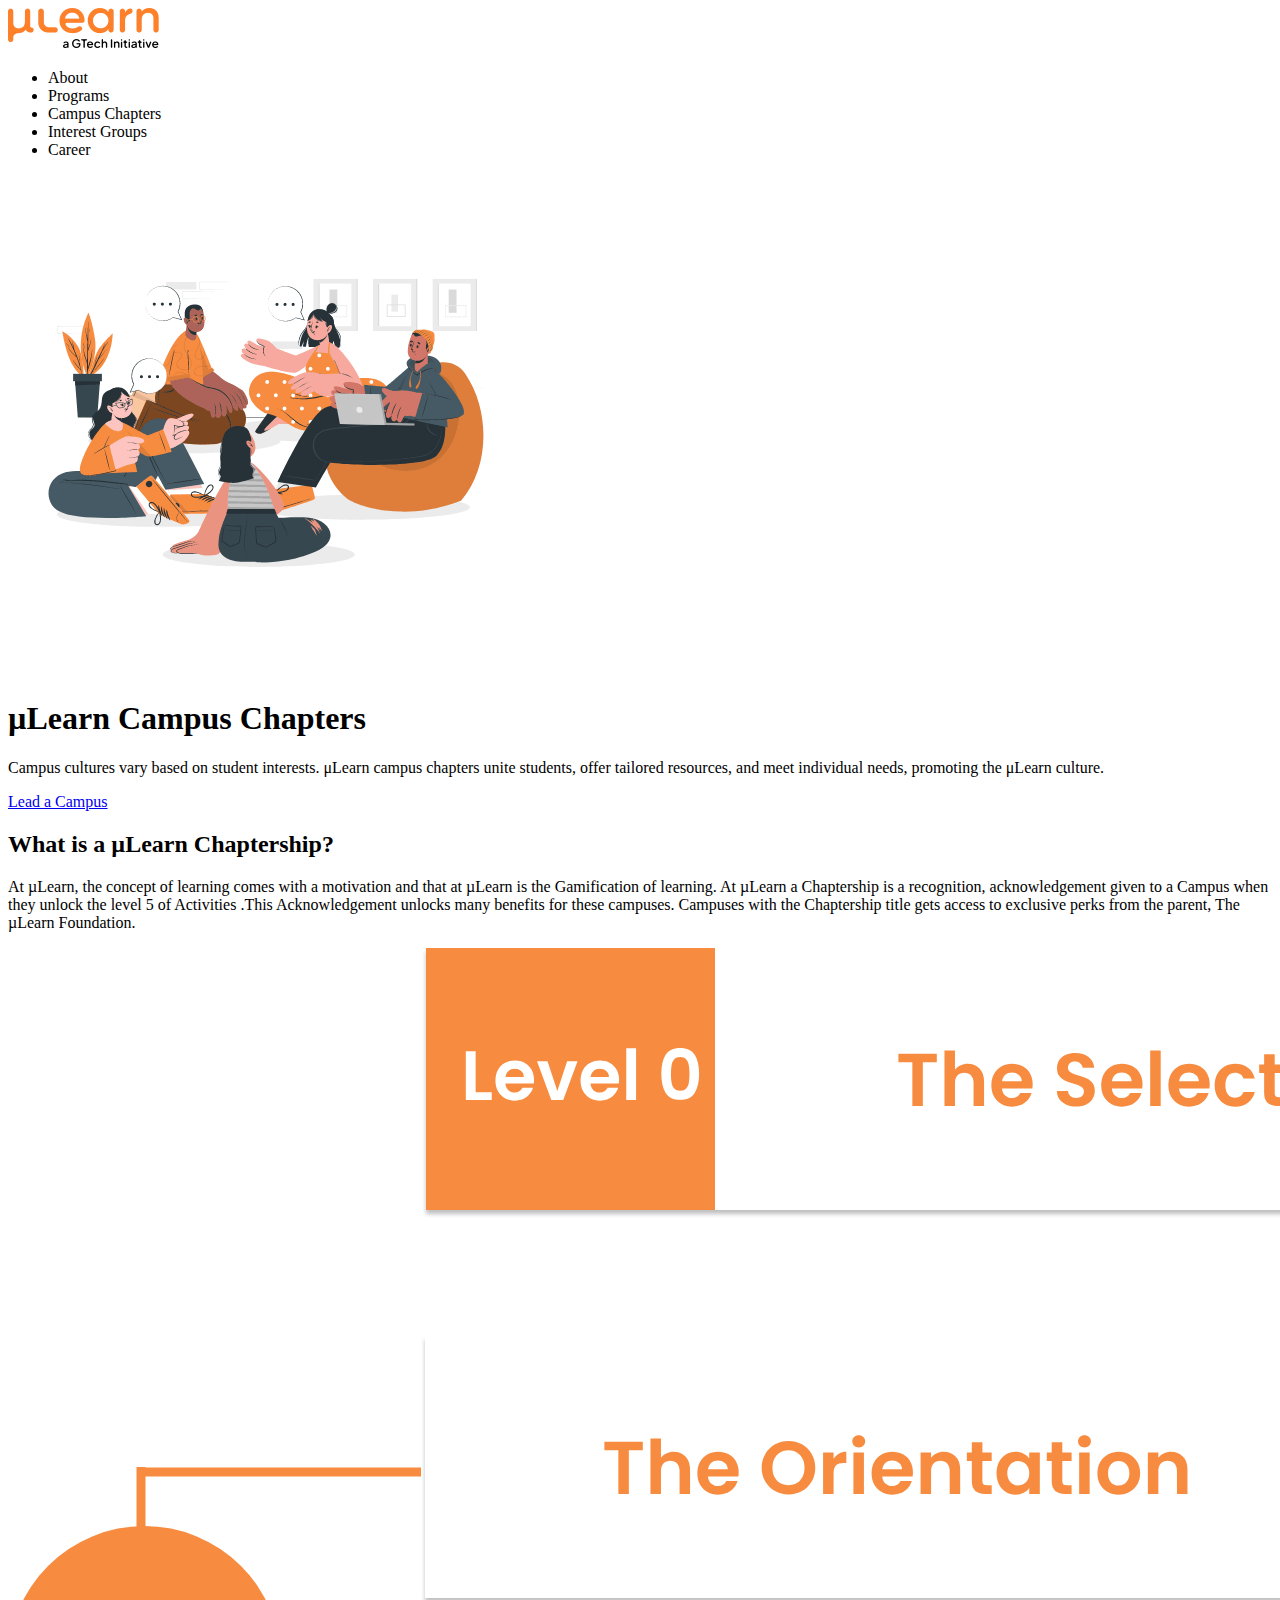
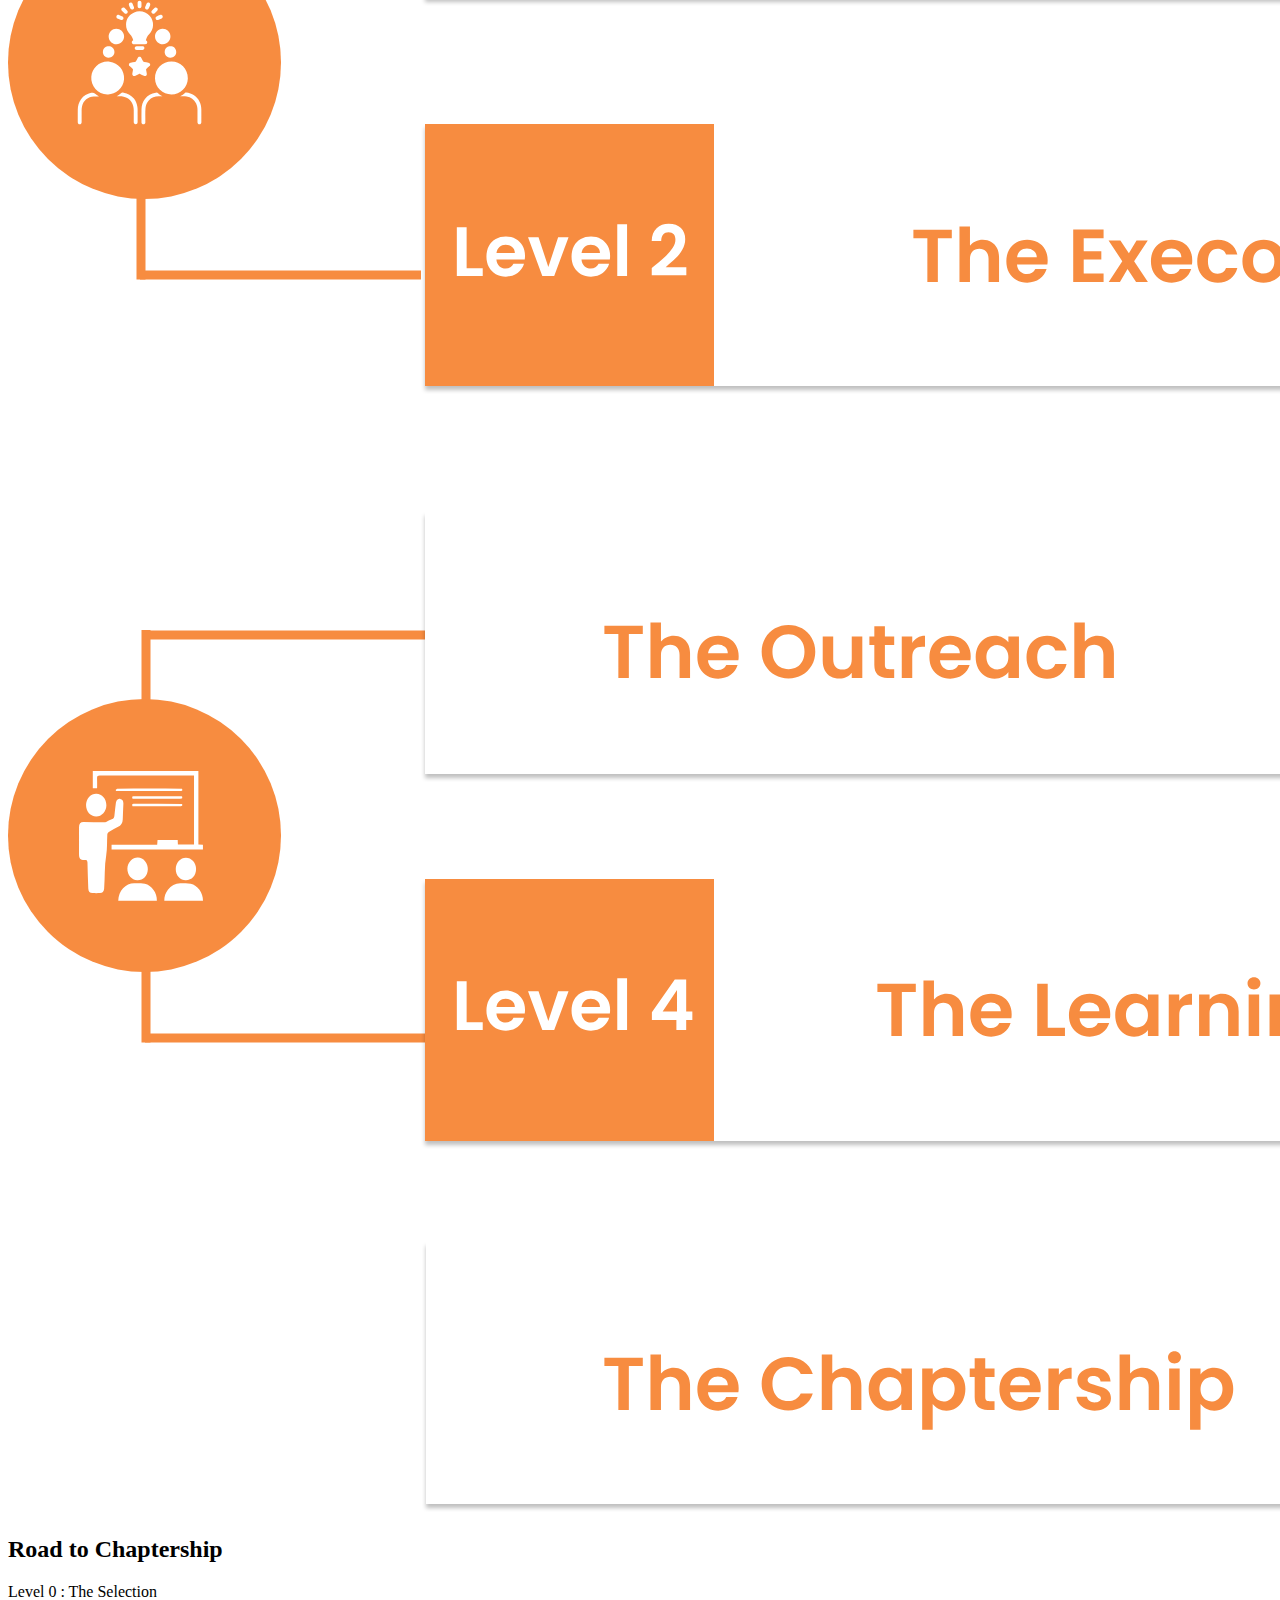
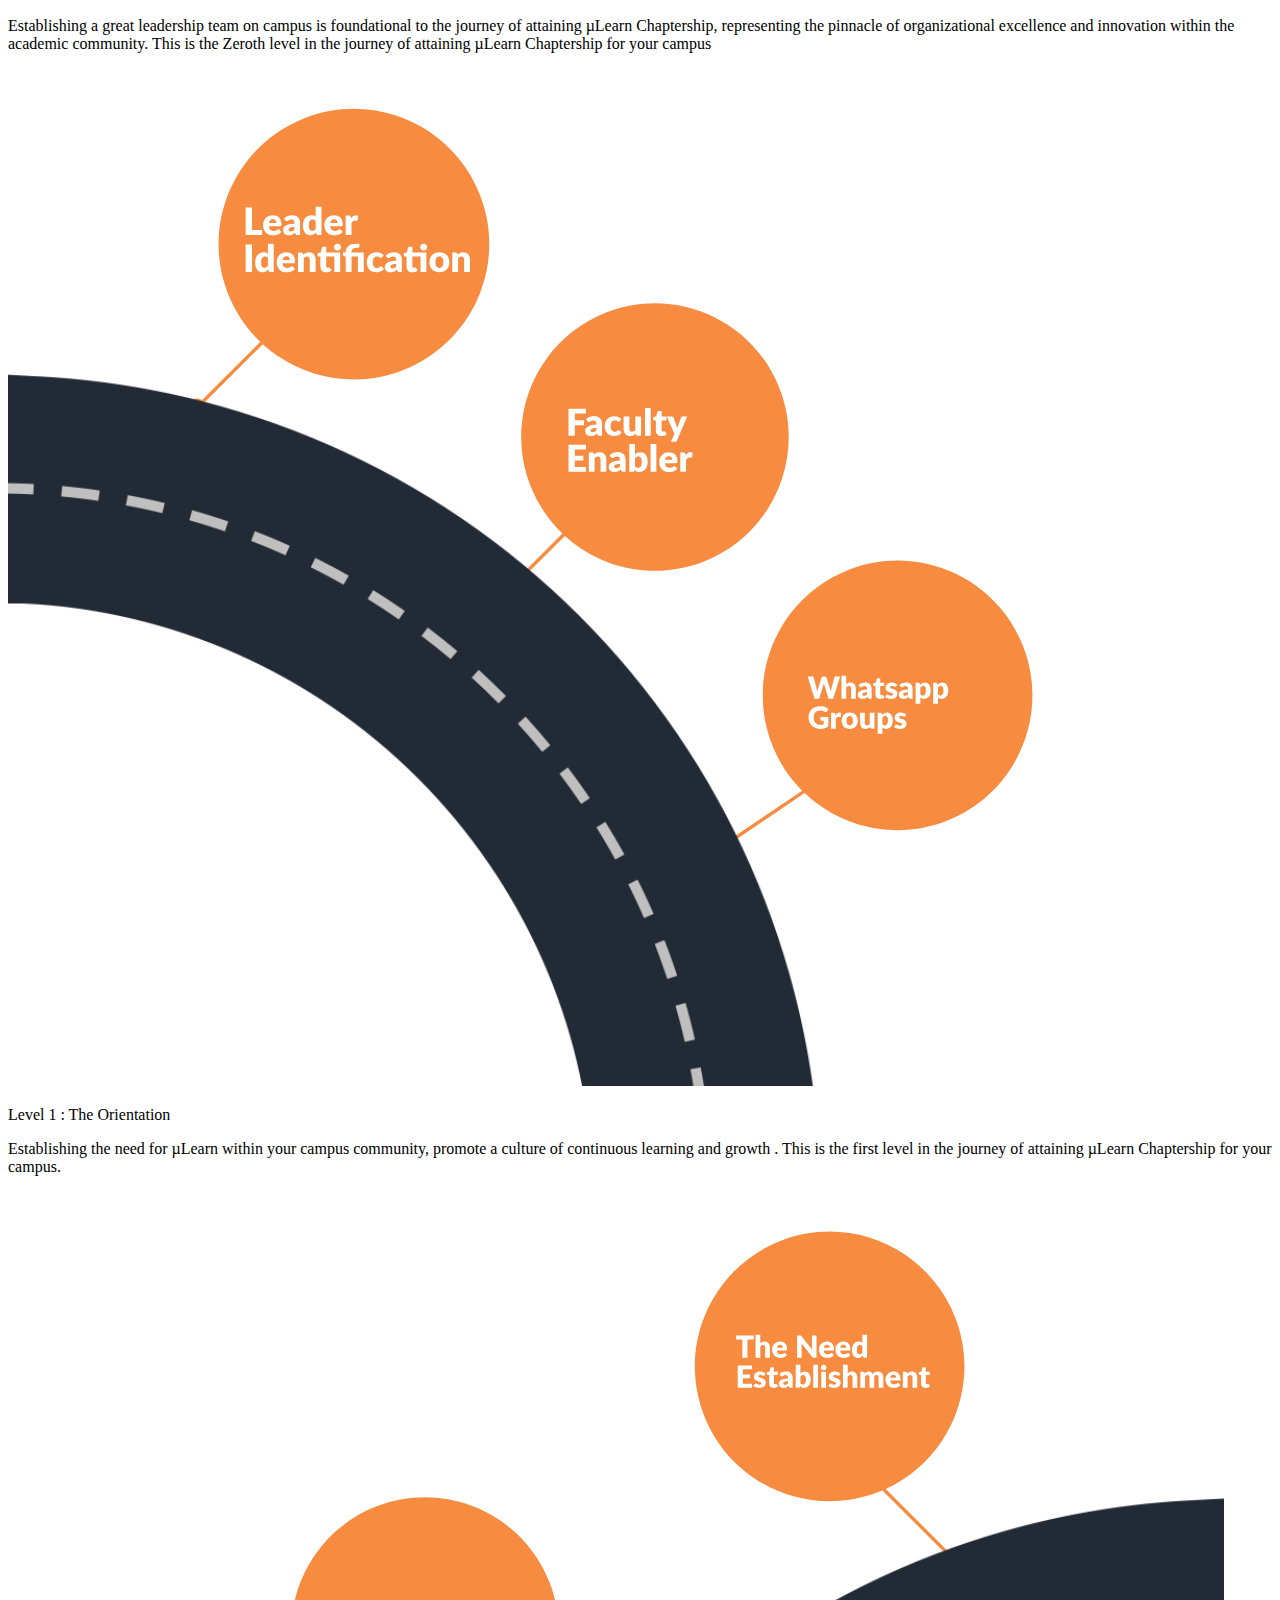
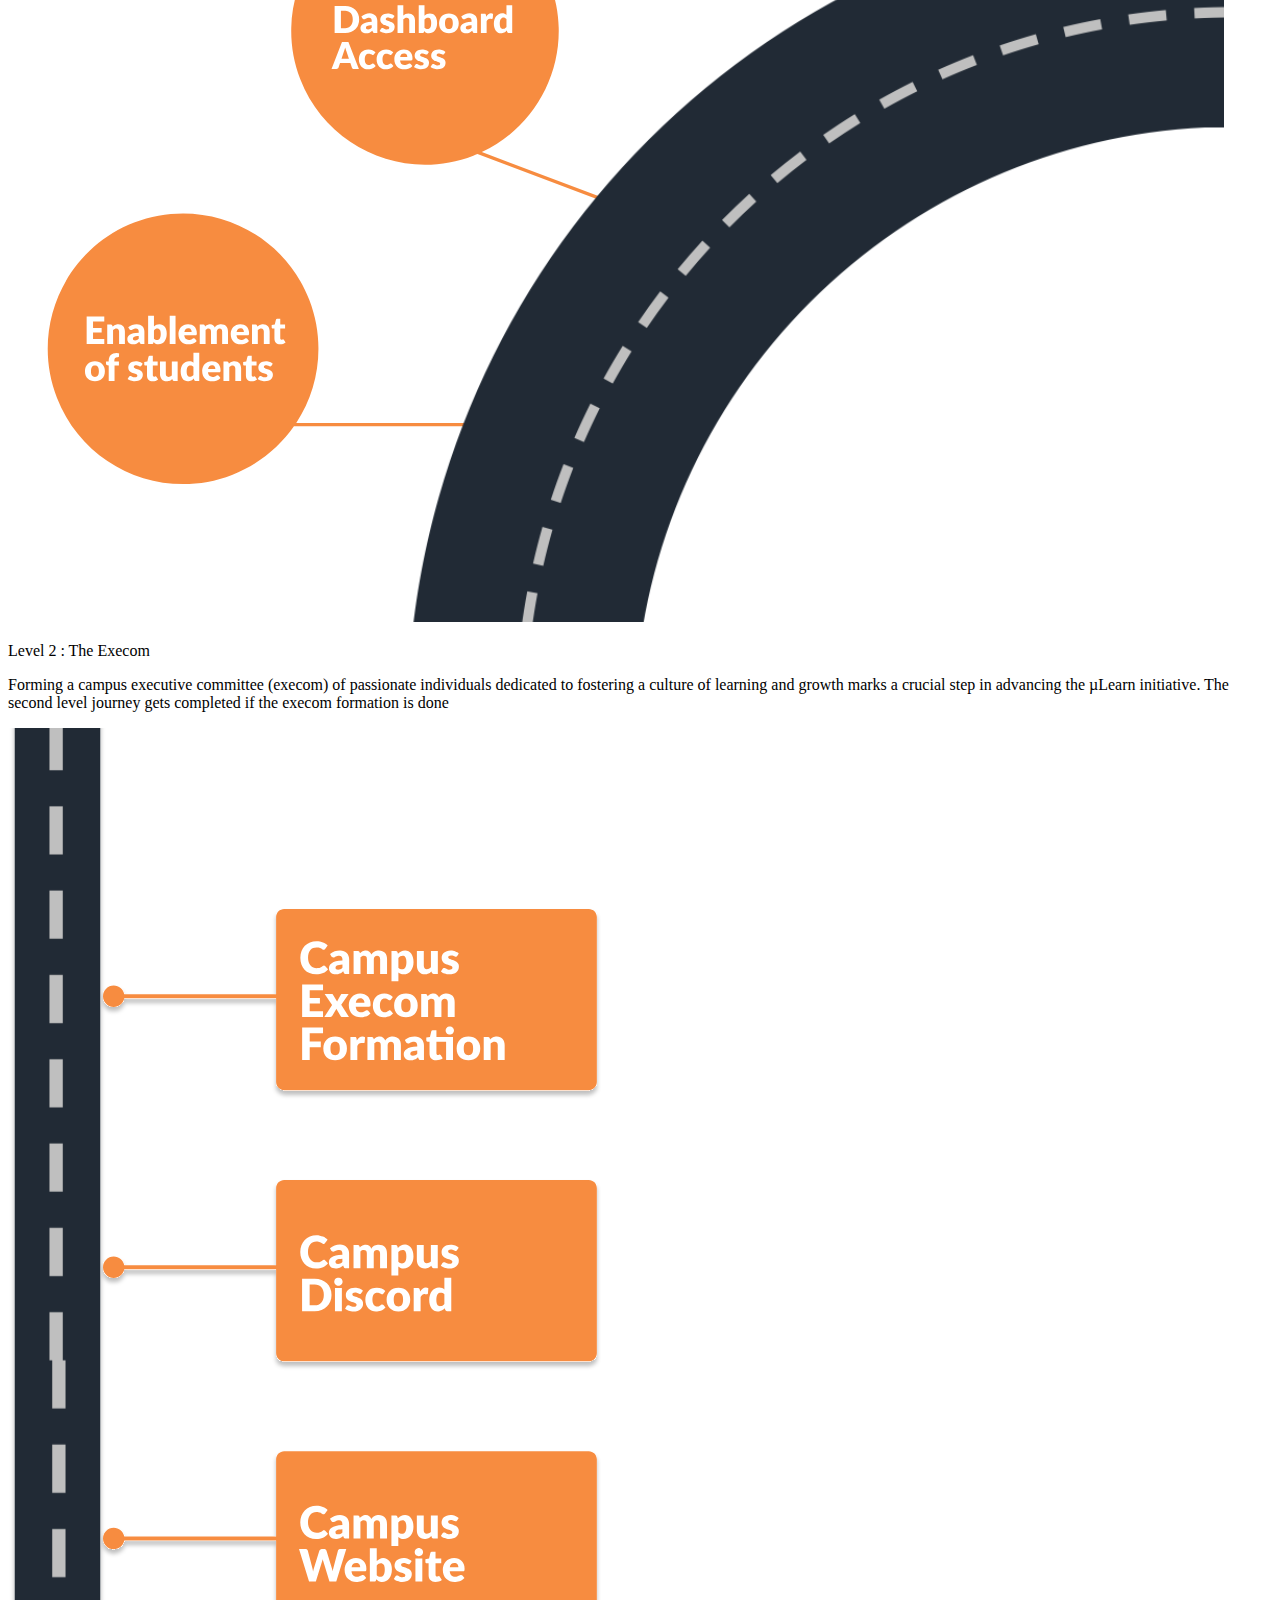
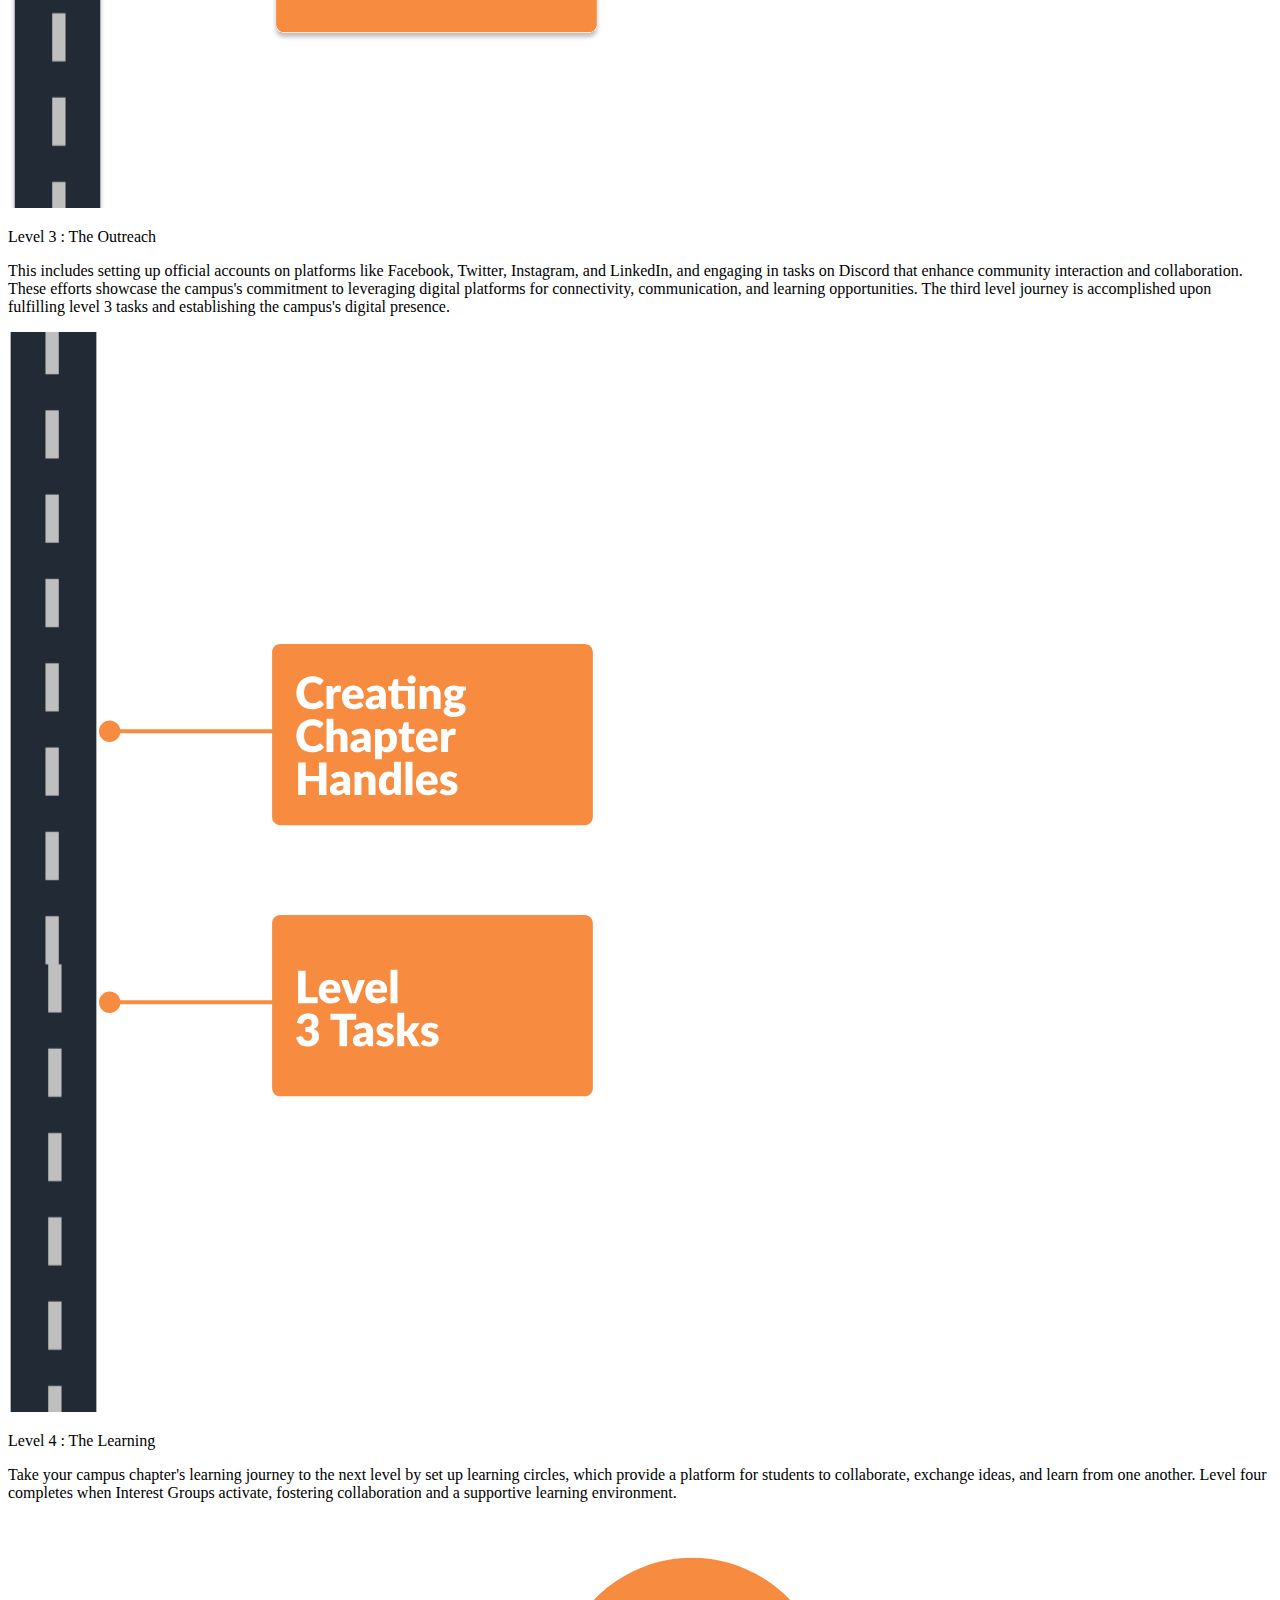
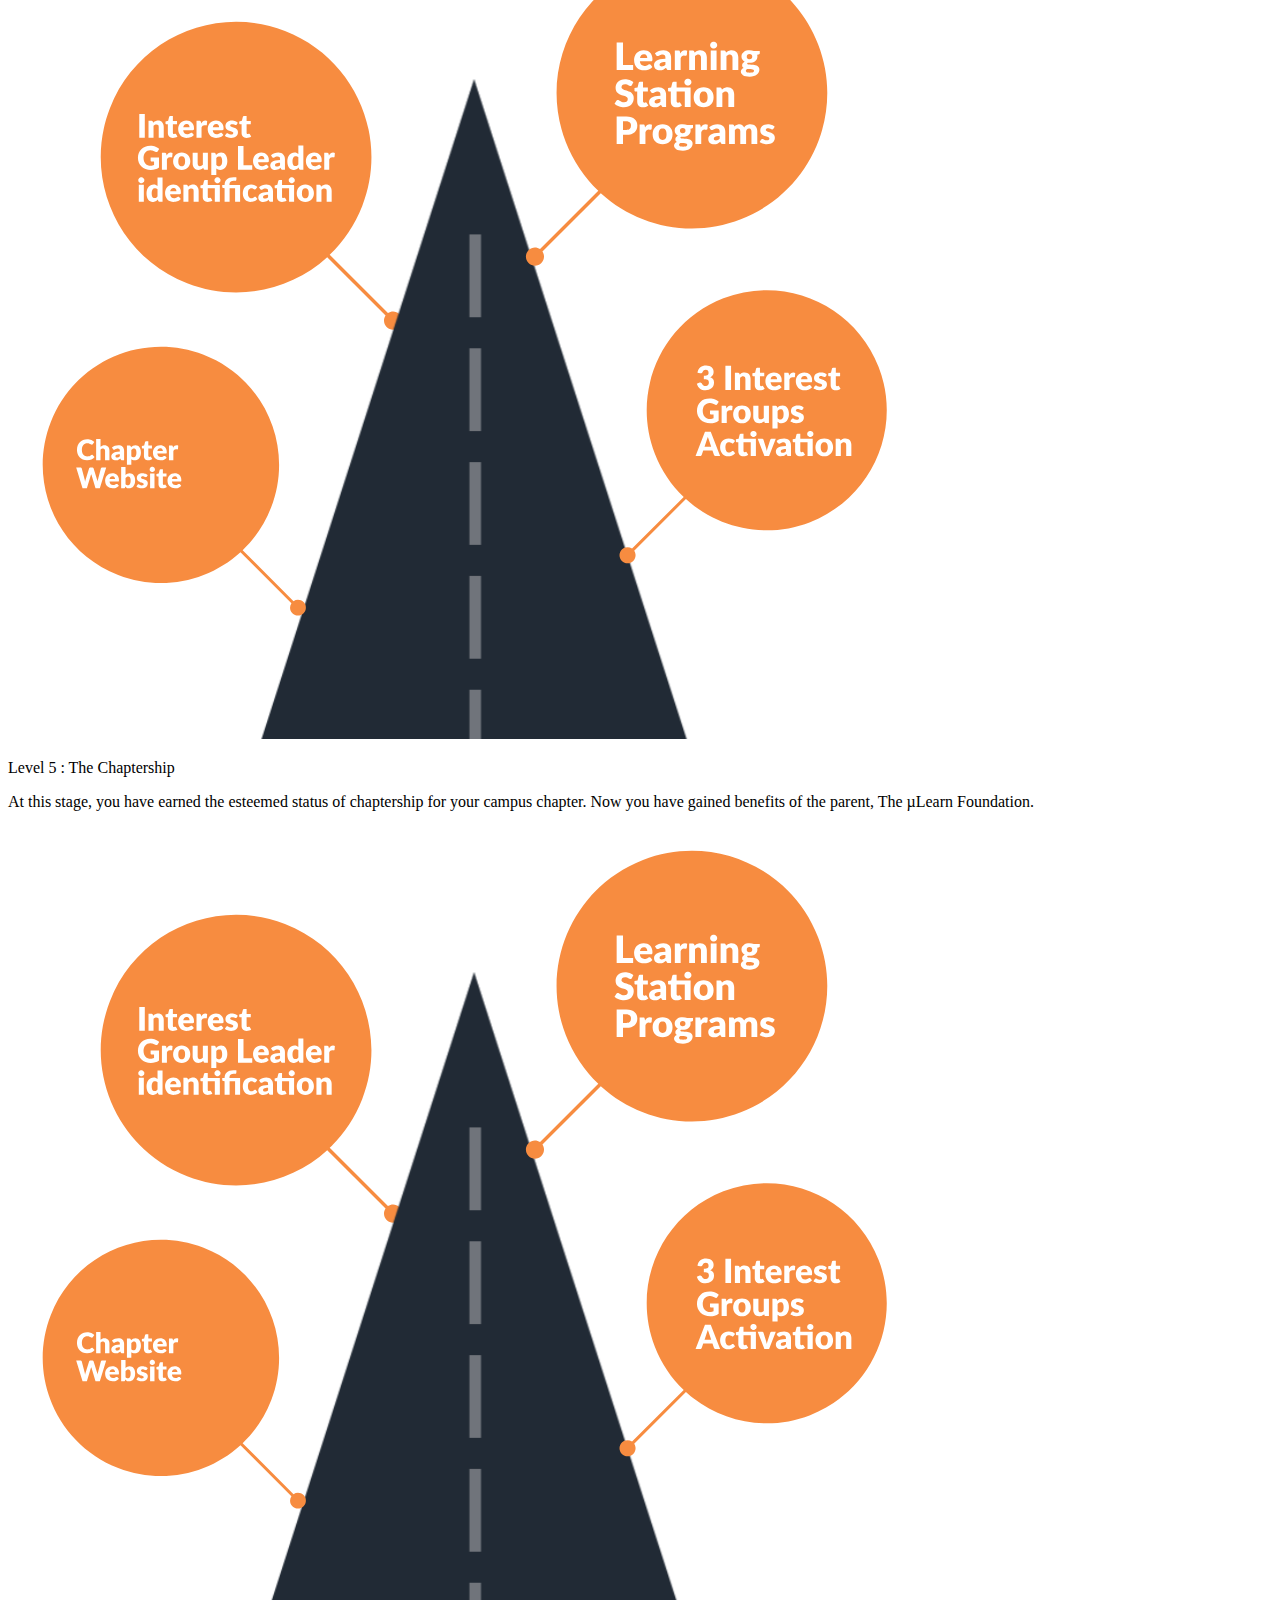
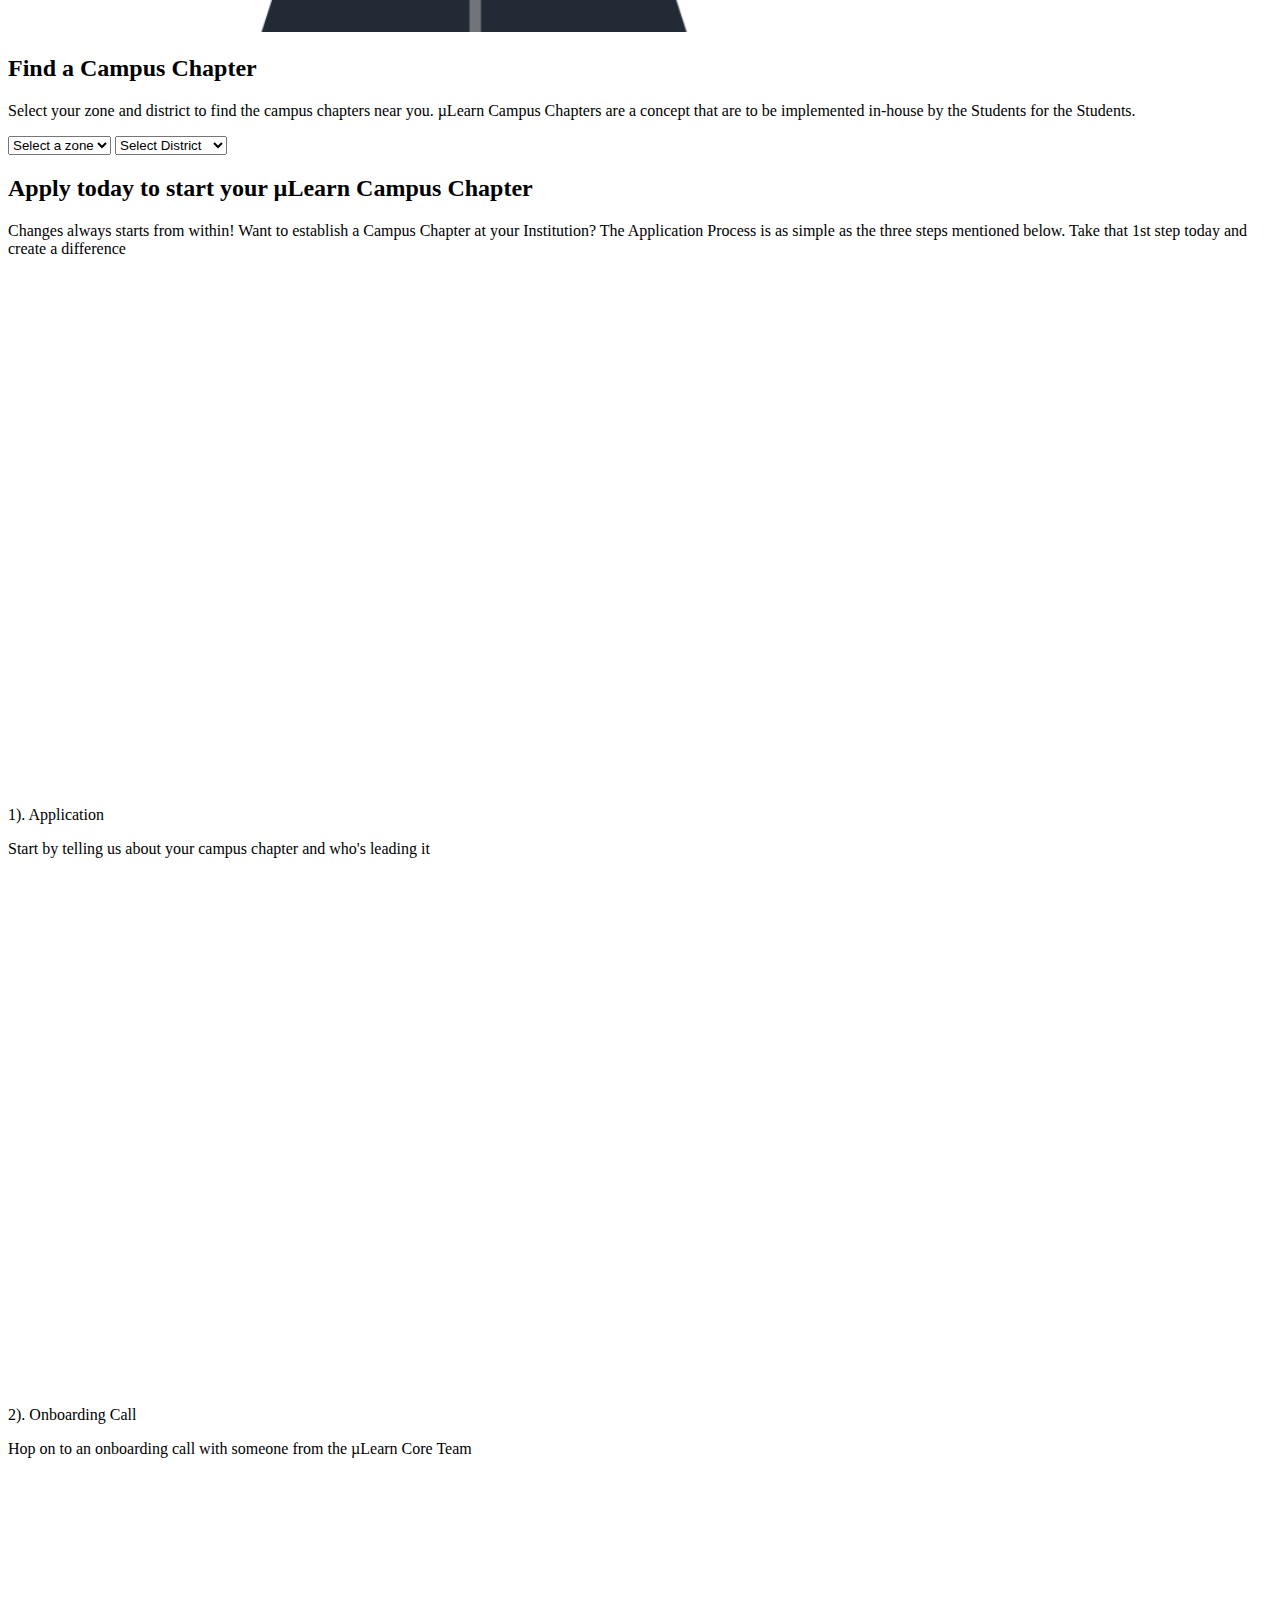
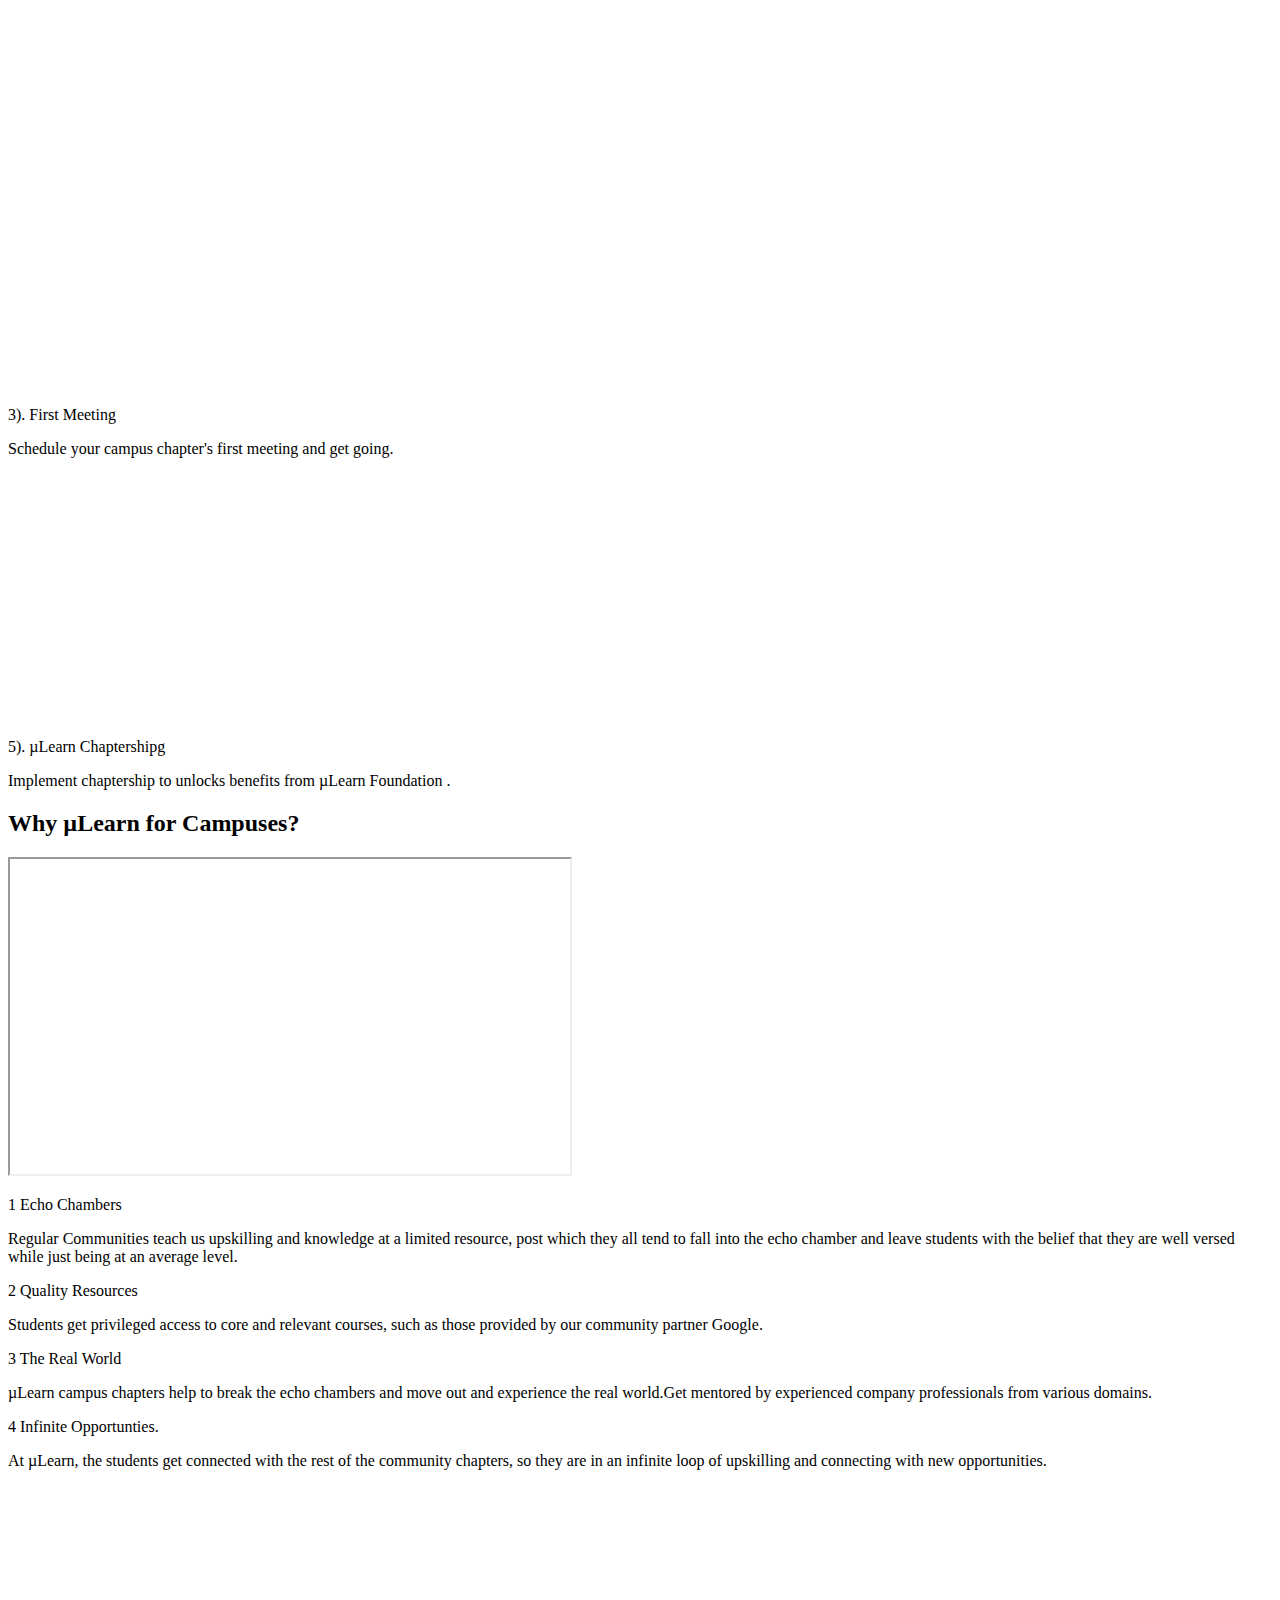
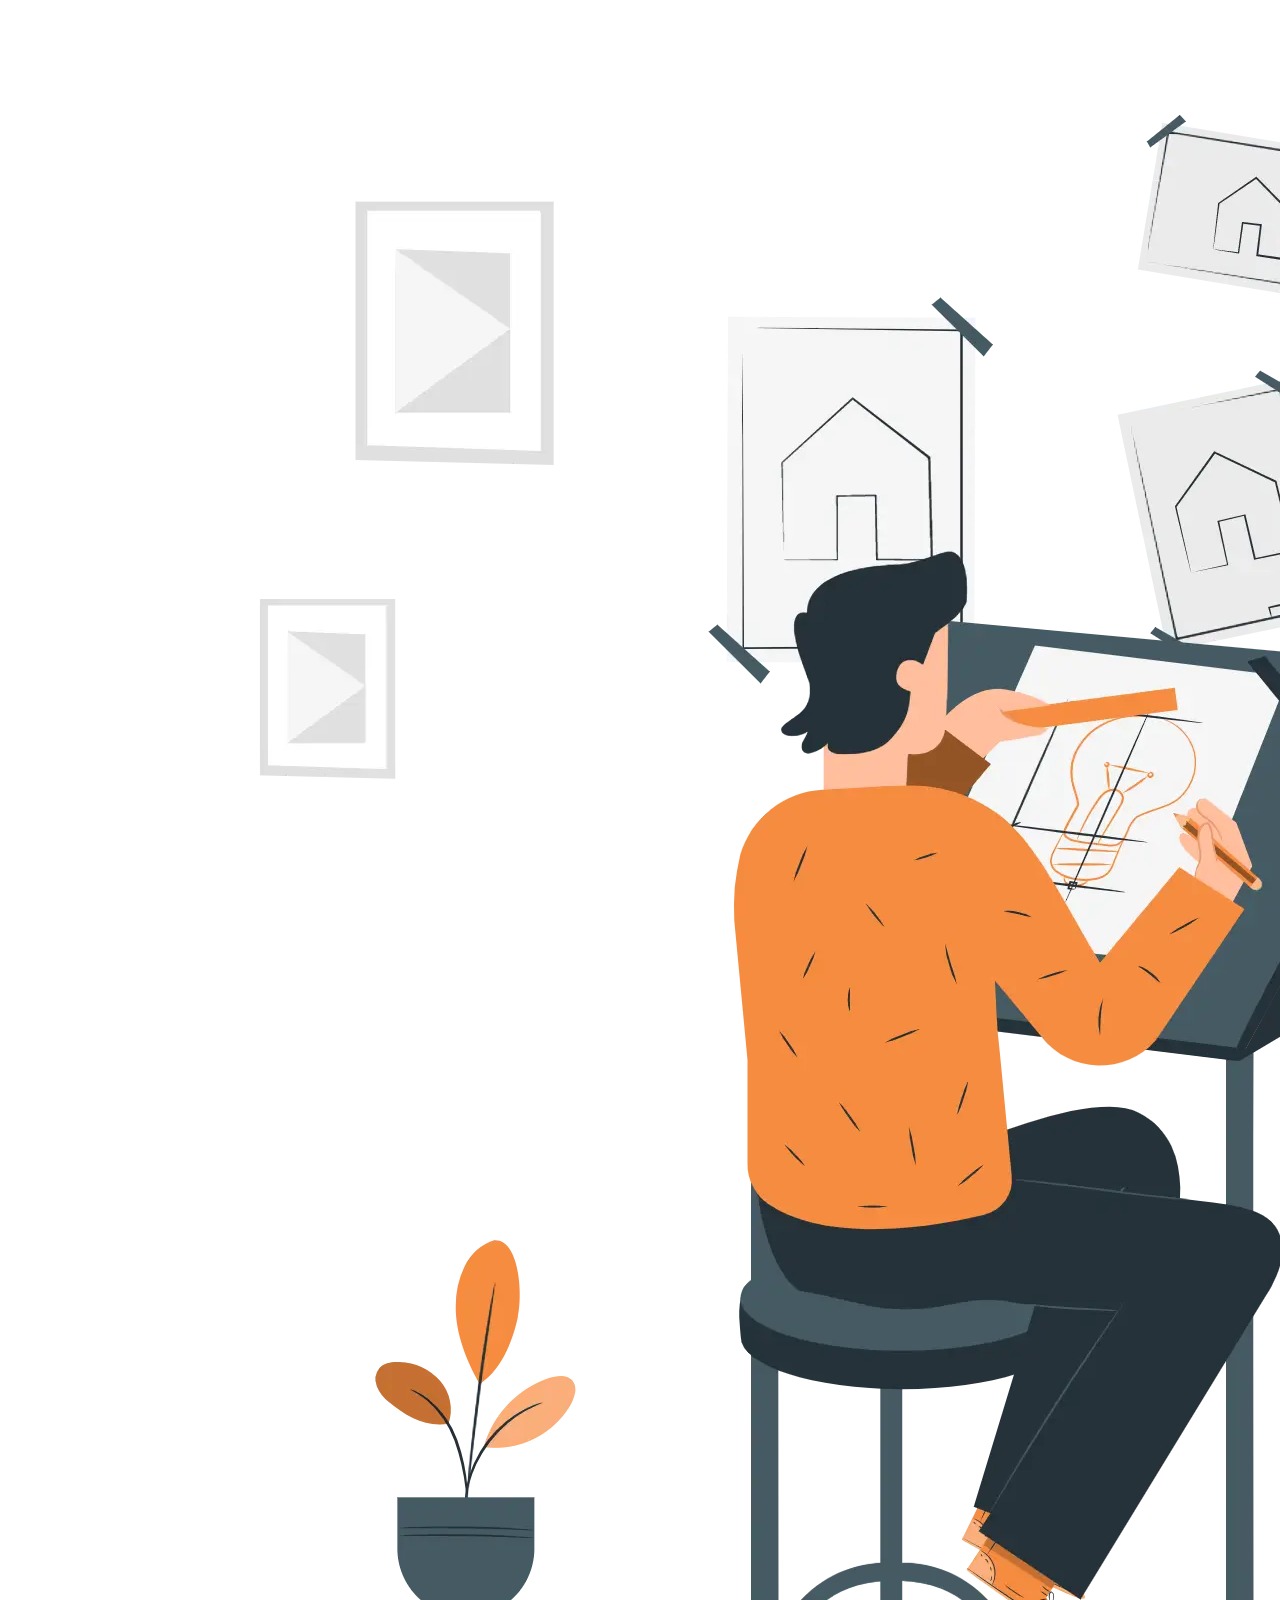
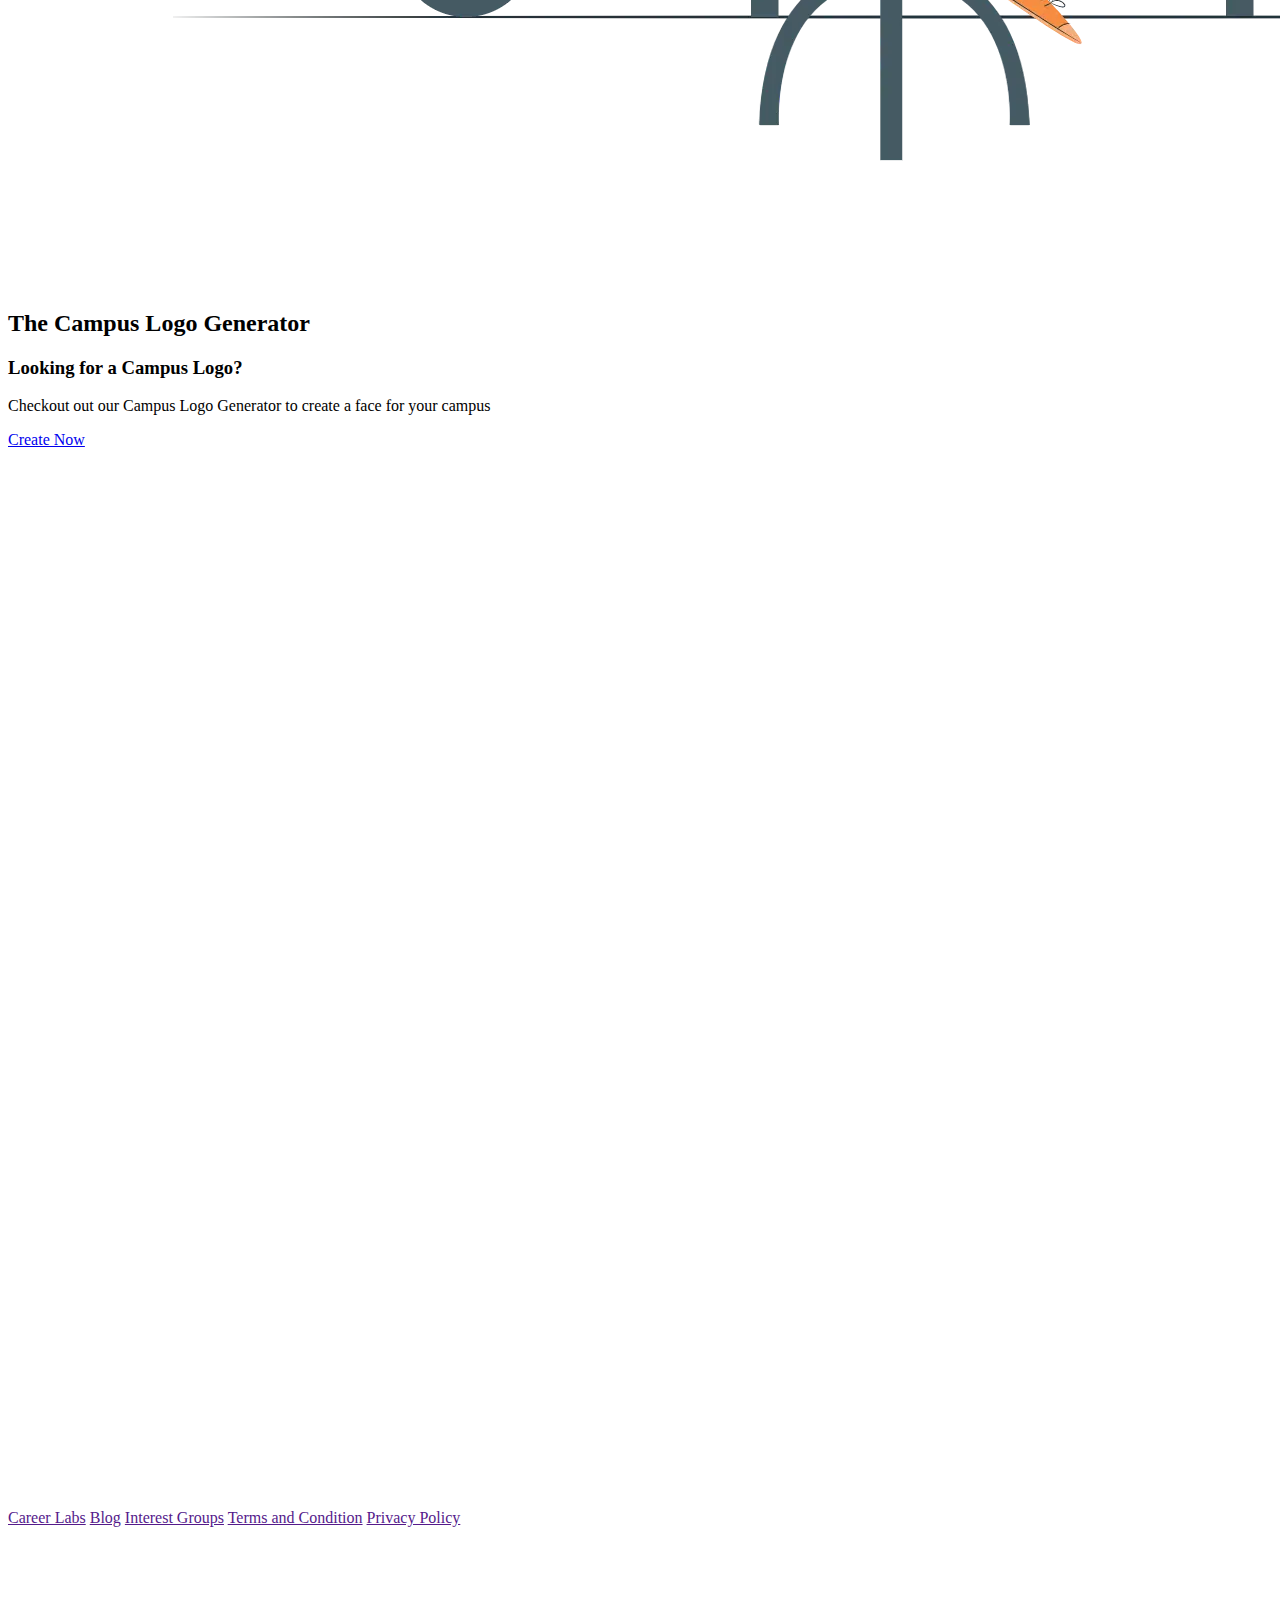
==== main-projects/mulearn-clone/index.html @ f632f22a "Create index.html" ====
<!DOCTYPE html>
<html lang="en">
  <head>
    <meta charset="UTF-8" />
    <meta name="viewport" content="width=device-width, initial-scale=1.0" />
    <title>µLearn</title>
    <link
      rel="shortcut icon"
      href="./assets/img/favicon.png"
      type="image/x-icon"
    />
    <link rel="stylesheet" href="./styles.css" />
  </head>
  <body>
    <nav class="">
      <img src="./assets/img/nav-img.webp" alt="" class="" />
      <ul class="">
        <li class="">About</li>
        <li class="">Programs</li>
        <li class="">Campus Chapters</li>
        <li class="">Interest Groups</li>
        <li class="">Career</li>
      </ul>
    </nav>

    <div class="hero">
      <img src="./assets/img/fvimg.gif" alt="" class="" />
      <h1 class=""><span class="orange">µLearn</span> Campus Chapters</h1>
      <p class=".text">
        Campus cultures vary based on student interests. μLearn campus chapters
        unite students, offer tailored resources, and meet individual needs,
        promoting the μLearn culture.
      </p>
      <a
        href="https://airtable.com/appraK5skTehbeWyA/shrL3j7CU9xA55hs1"
        class="btn-orange"
        >Lead a Campus</a
      >
    </div>

    <div class="">
      <h2 class="">
        What is a <span class="orange">µLearn</span> Chaptership?
      </h2>
      <p class="">
        At µLearn, the concept of learning comes with a motivation and that at
        µLearn is the Gamification of learning. At µLearn a Chaptership is a
        recognition, acknowledgement given to a Campus when they unlock the
        level 5 of Activities .This Acknowledgement unlocks many benefits for
        these campuses. Campuses with the Chaptership title gets access to
        exclusive perks from the parent, The µLearn Foundation.
      </p>
      <img src="./assets/img/chaptership.svg" alt="" class="w-50" />

      <section class="">
        <h2 class="">Road to <span class="orange">Chaptership</span></h2>
        <!-- level 0 -->
        <div class="">
          <div class="card">
            <p class="card-header fw-bold">
              <span class="">Level 0 :</span>
              <span class="orange">The Selection</span>
            </p>
            <p class="">
              Establishing a great leadership team on campus is foundational to
              the journey of attaining µLearn Chaptership, representing the
              pinnacle of organizational excellence and innovation within the
              academic community. This is the Zeroth level in the journey of
              attaining µLearn Chaptership for your campus
            </p>
          </div>
          <img src="./assets/img/level0.svg" alt="" class="" />
        </div>

        <!-- level 1 -->
        <div class="">
          <div class="card">
            <p class="card-header">
              <span class="">Level 1 :</span>
              <span class="orange">The Orientation</span>
            </p>
            <p class="">
              Establishing the need for µLearn within your campus community,
              promote a culture of continuous learning and growth . This is the
              first level in the journey of attaining µLearn Chaptership for
              your campus.
            </p>
          </div>
          <img src="./assets/img/level1.svg" alt="" class="" />
        </div>

        <!-- level 2 -->
        <div class="">
          <div class="card">
            <p class="card-header">
              <span class="">Level 2 :</span>
              <span class="orange">The Execom</span>
            </p>
            <p class="">
              Forming a campus executive committee (execom) of passionate
              individuals dedicated to fostering a culture of learning and
              growth marks a crucial step in advancing the µLearn initiative.
              The second level journey gets completed if the execom formation is
              done
            </p>
          </div>
          <img src="./assets/img/level2.svg" alt="" class="" />
        </div>

        <!-- level 3 -->
        <div class="">
          <div class="card">
            <p class="card-header">
              <span class="">Level 3 :</span>
              <span class="orange">The Outreach</span>
            </p>
            <p class="">
              This includes setting up official accounts on platforms like
              Facebook, Twitter, Instagram, and LinkedIn, and engaging in tasks
              on Discord that enhance community interaction and collaboration.
              These efforts showcase the campus's commitment to leveraging
              digital platforms for connectivity, communication, and learning
              opportunities. The third level journey is accomplished upon
              fulfilling level 3 tasks and establishing the campus's digital
              presence.
            </p>
          </div>
          <img src="./assets/img/level3.svg" alt="" class="" />
        </div>

        <!-- level 4 -->
        <div class="">
          <p class="">
            <span class="">Level 4 :</span>
            <span class="">The Learning</span>
          </p>
          <p class="">
            Take your campus chapter's learning journey to the next level by set
            up learning circles, which provide a platform for students to
            collaborate, exchange ideas, and learn from one another. Level four
            completes when Interest Groups activate, fostering collaboration and
            a supportive learning environment.
          </p>
          <img src="./assets/img/level4.svg" alt="" class="" />
        </div>

        <!-- level 5 -->
        <div class="">
          <p class="">
            <span class="">Level 5 :</span>
            <span class="">The Chaptership</span>
          </p>
          <p class="">
            At this stage, you have earned the esteemed status of chaptership
            for your campus chapter. Now you have gained benefits of the parent,
            The µLearn Foundation.
            <img src="./assets/img/level4.svg" alt="" class="" />
          </p>
        </div>
      </section>
    </div>

    <div class="">
      <h2 class="">Find a Campus Chapter</h2>
      <p class="">
        Select your zone and district to find the campus chapters near you.
        µLearn Campus Chapters are a concept that are to be implemented in-house
        by the Students for the Students.
      </p>
      <select name="" id="">
        <option value="zone">Select a zone</option>
        <option value="north">North</option>
        <option value="central">Central</option>
        <option value="south">South</option>
      </select>

      <select class="" name="" id="">
        <option value="all">Select District</option>
        <option value="Alappuzha">Alappuzha</option>
        <option value="Ernakulam">Ernakulam</option>
        <option value="Idukki">Idukki</option>
        <option value="Kannur">Kannur</option>
        <option value="Kasaragod">Kasaragod</option>
        <option value="Kollam">Kollam</option>
        <option value="Kottayam">Kottayam</option>
        <option value="Kozhikode">Kozhikode</option>
        <option value="Malappuram">Malappuram</option>
        <option value="Palakkad">Palakkad</option>
        <option value="Pathanamthitta">Pathanamthitta</option>
        <option value="Thrissur">Thrissur</option>
        <option value="Trivandrum">Trivandrum</option>
        <option value="Wayanad">Wayanad</option>
      </select>
    </div>

    <div class="">
      <h2 class="">Apply today to start your µLearn Campus Chapter</h2>
      <p class="">
        Changes always starts from within! Want to establish a Campus Chapter at
        your Institution? The Application Process is as simple as the three
        steps mentioned below. Take that 1st step today and create a difference
      </p>

      <!-- application -->
      <section class="">
        <img src="./assets/img/application.webp" alt="" class="" />
        <p class="">1). Application</p>
        <p class="">
          Start by telling us about your campus chapter and who's leading it
        </p>
      </section>

      <!-- Onboarding Call -->
      <section class="">
        <img src="./assets/img/onboarding.webp" alt="" class="" />
        <p class="">2). Onboarding Call</p>
        <p class="">
          Hop on to an onboarding call with someone from the µLearn Core Team
        </p>
      </section>

      <!-- First Meeting -->
      <section class="">
        <img src="./assets/img/meeting.webp" alt="" class="" />
        <p class="">3). First Meeting</p>
        <p class="">
          Schedule your campus chapter's first meeting and get going.
        </p>
      </section>

      <!-- µLearn Chaptershipg -->
      <section class="">
        <img src="./assets/img/Badge.svg" alt="" class="" />
        <p class="">5). µLearn Chaptershipg</p>
        <p class="">
          Implement chaptership to unlocks benefits from µLearn Foundation .
        </p>
      </section>
    </div>

    <div class="">
      <h2 class="">Why µLearn for Campuses?</h2>
      <iframe
        width="560"
        height="315"
        src="https://www.youtube.com/embed/3sycnoFCeaM?si=N4aKrQuyyWdPd9la"
      ></iframe>

      <!-- Echo Chambers -->
      <div class="">
        <p class="">
          <span class="">1</span>
          <span class="">Echo Chambers</span>
        </p>
        <p class="">
          Regular Communities teach us upskilling and knowledge at a limited
          resource, post which they all tend to fall into the echo chamber and
          leave students with the belief that they are well versed while just
          being at an average level.
        </p>
      </div>

      <!-- Quality Resources -->
      <div class="">
        <p class="">
          <span class="">2</span>
          <span class="">Quality Resources</span>
        </p>
        <p class="">
          Students get privileged access to core and relevant courses, such as
          those provided by our community partner Google.
        </p>
      </div>

      <!-- The Real World -->
      <div class="">
        <p class="">
          <span class="">3</span>
          <span class="">The Real World</span>
        </p>
        <p class="">
          µLearn campus chapters help to break the echo chambers and move out
          and experience the real world.Get mentored by experienced company
          professionals from various domains.
        </p>
      </div>

      <!-- Infinite Opportunties. -->
      <div class="">
        <p class="">
          <span class="">4</span>
          <span class="">Infinite Opportunties.</span>
        </p>
        <p class="">
          At µLearn, the students get connected with the rest of the community
          chapters, so they are in an infinite loop of upskilling and connecting
          with new opportunities.
        </p>
      </div>
    </div>

    <!-- logo generate -->
    <div class="">
      <img src="./assets/img/logogen.webp" alt="" class="" />
      <h2 class="">The Campus Logo Generator</h2>
      <div class="">
        <h3 class="">Looking for a Campus Logo?</h3>
        <p class="">
          Checkout out our Campus Logo Generator to create a face for your
          campus
        </p>
        <a href="https://mulearn.org/campus-logo-generator" class=""
          >Create Now</a
        >
      </div>
    </div>

    <footer class="">
      <img src="./assets/img/µLearn-white.webp" alt="" class="" />
      <div class="">
        <a href="" class="">Career Labs</a>
        <a href="" class="">Blog</a>
        <a href="" class="">Interest Groups</a>
        <a href="" class="">Terms and Condition</a>
        <a href="" class="">Privacy Policy</a>
      </div>

      <div class="socials">
        <a href="http://mulearn.org/whatsapp-community" class=""
          ><img src="" alt="" class=""
        /></a>
        <a href="" class=""
          ><img src="./assets/img/whatsapp.svg" alt="" class=""
        /></a>
        <a href="" class=""
          ><img src="./assets/img/twitter.webp" alt="" class=""
        /></a>
        <a href="" class=""
          ><img src="./assets/img/instagram.webp" alt="" class=""
        /></a>
        <a href="" class=""
          ><img src="./assets/img/linkedin.webp" alt="" class=""
        /></a>
        <a href="" class=""
          ><img src="./assets/img/youtube.webp" alt="" class=""
        /></a>
        <a href="" class=""
          ><img src="./assets/img/facebook.webp" alt="" class=""
        /></a>
      </div>

      <hr />

      <p class="address">
        Technopark Trivandrum, Kazhakkoottam, Trivandrum - 695581, Kerala, India
      </p>
      <a href="mailto:info@mulearn.org" class="">info@mulearn.org</a>

      <p class="">µLearn Foundation | Copyright © 2023 All rights reserved.</p>
    </footer>
  </body>
</html>
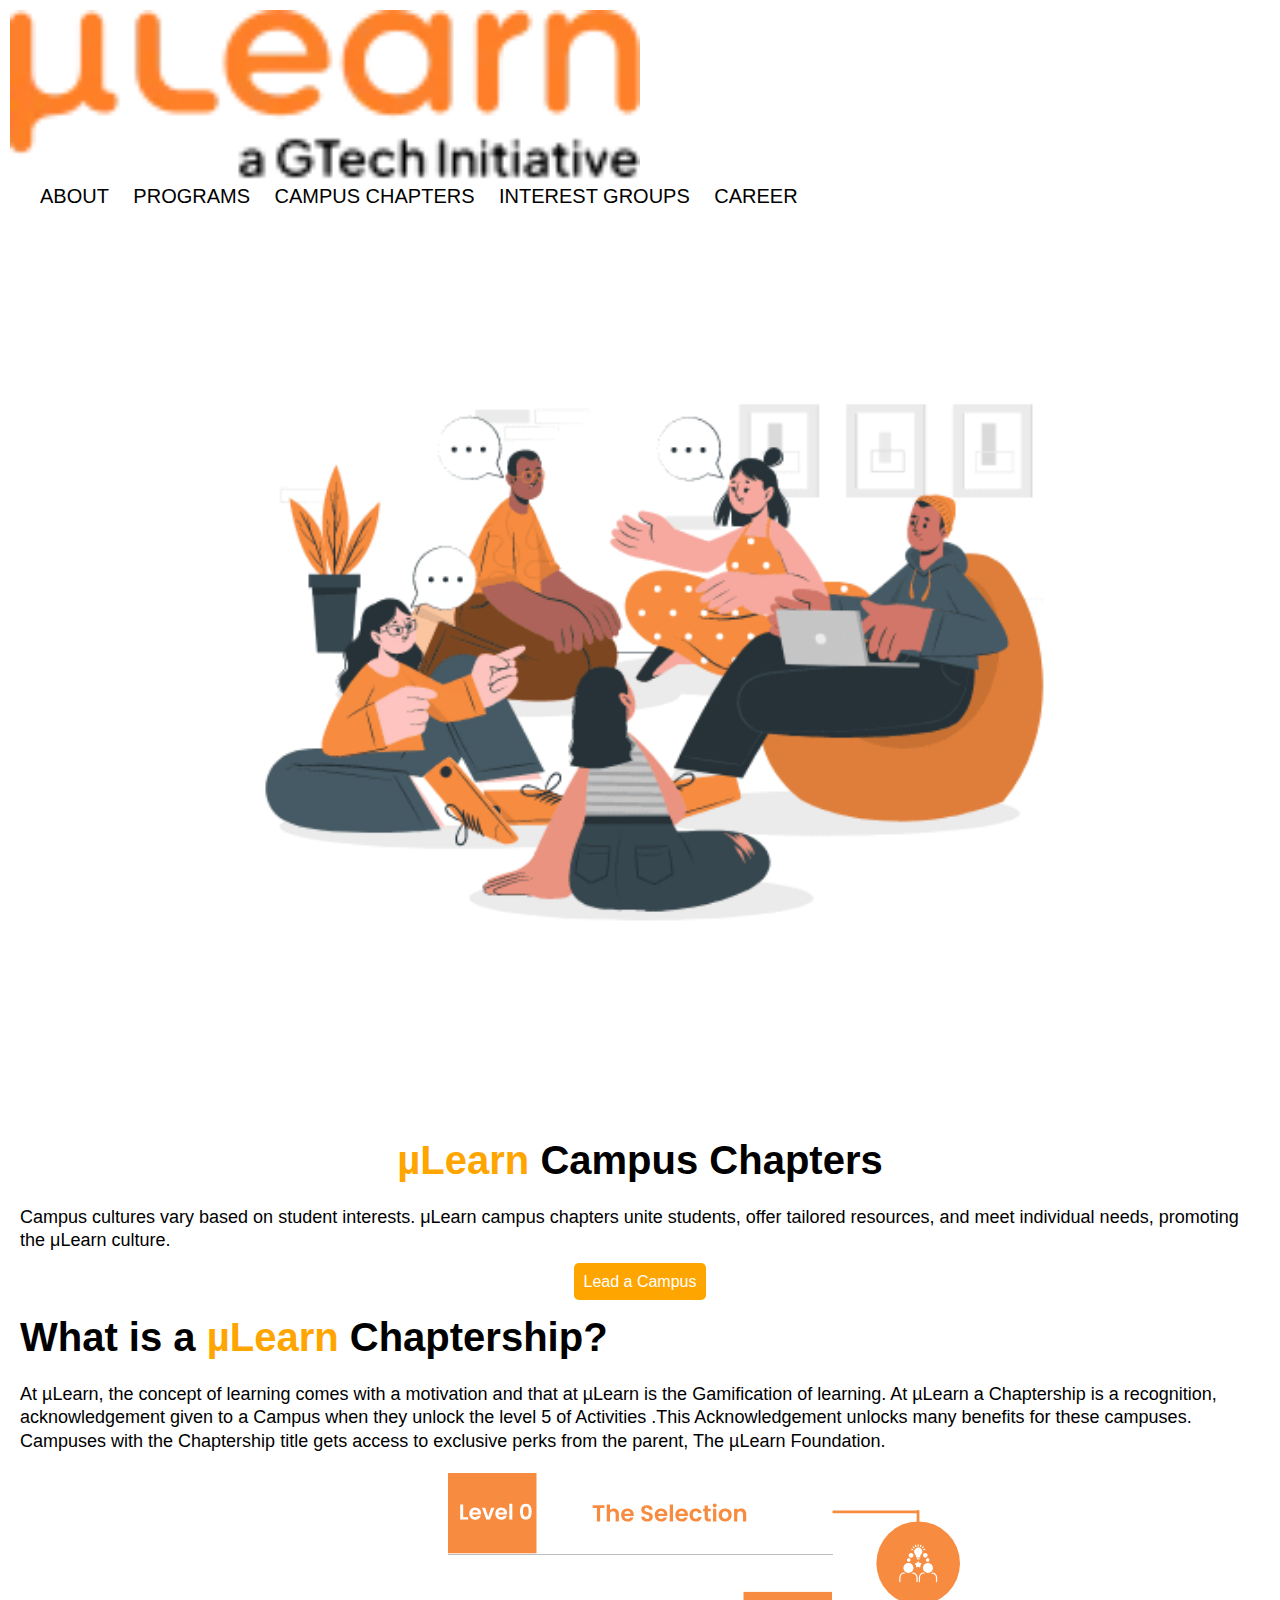
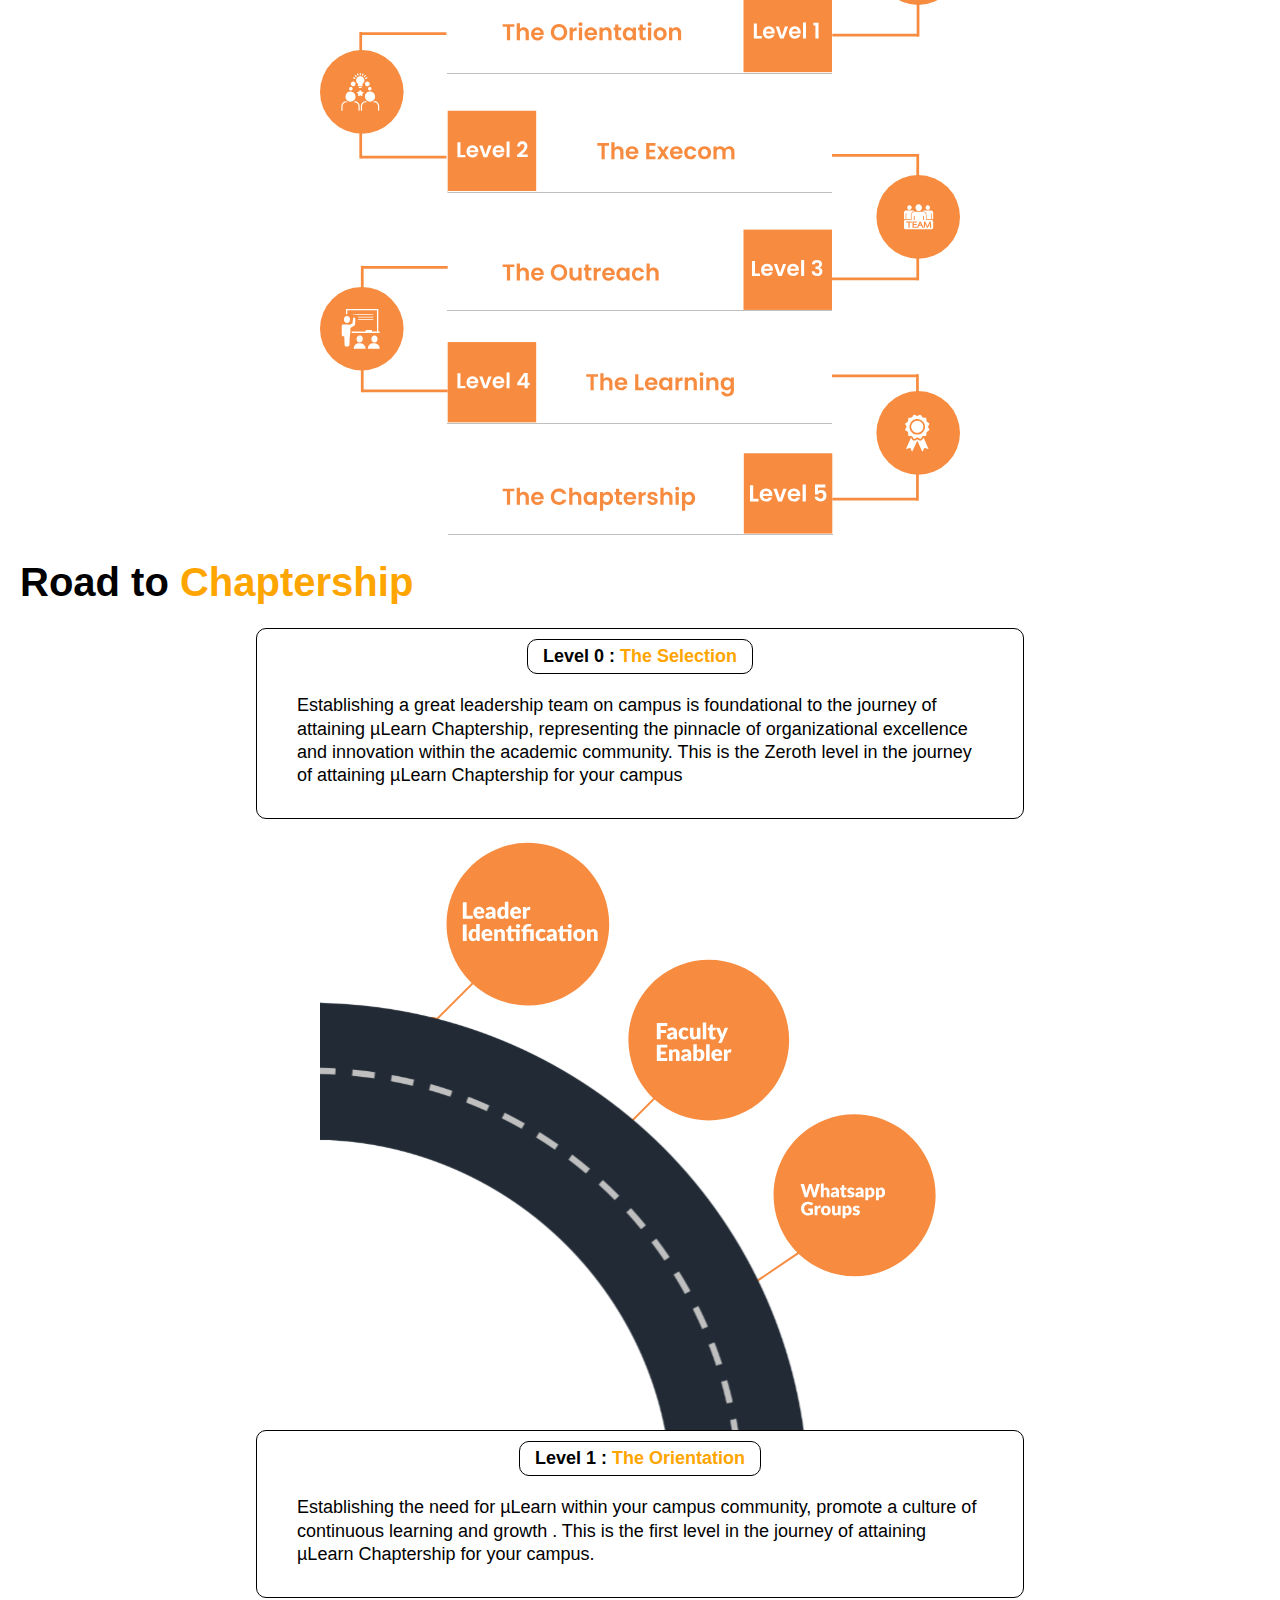
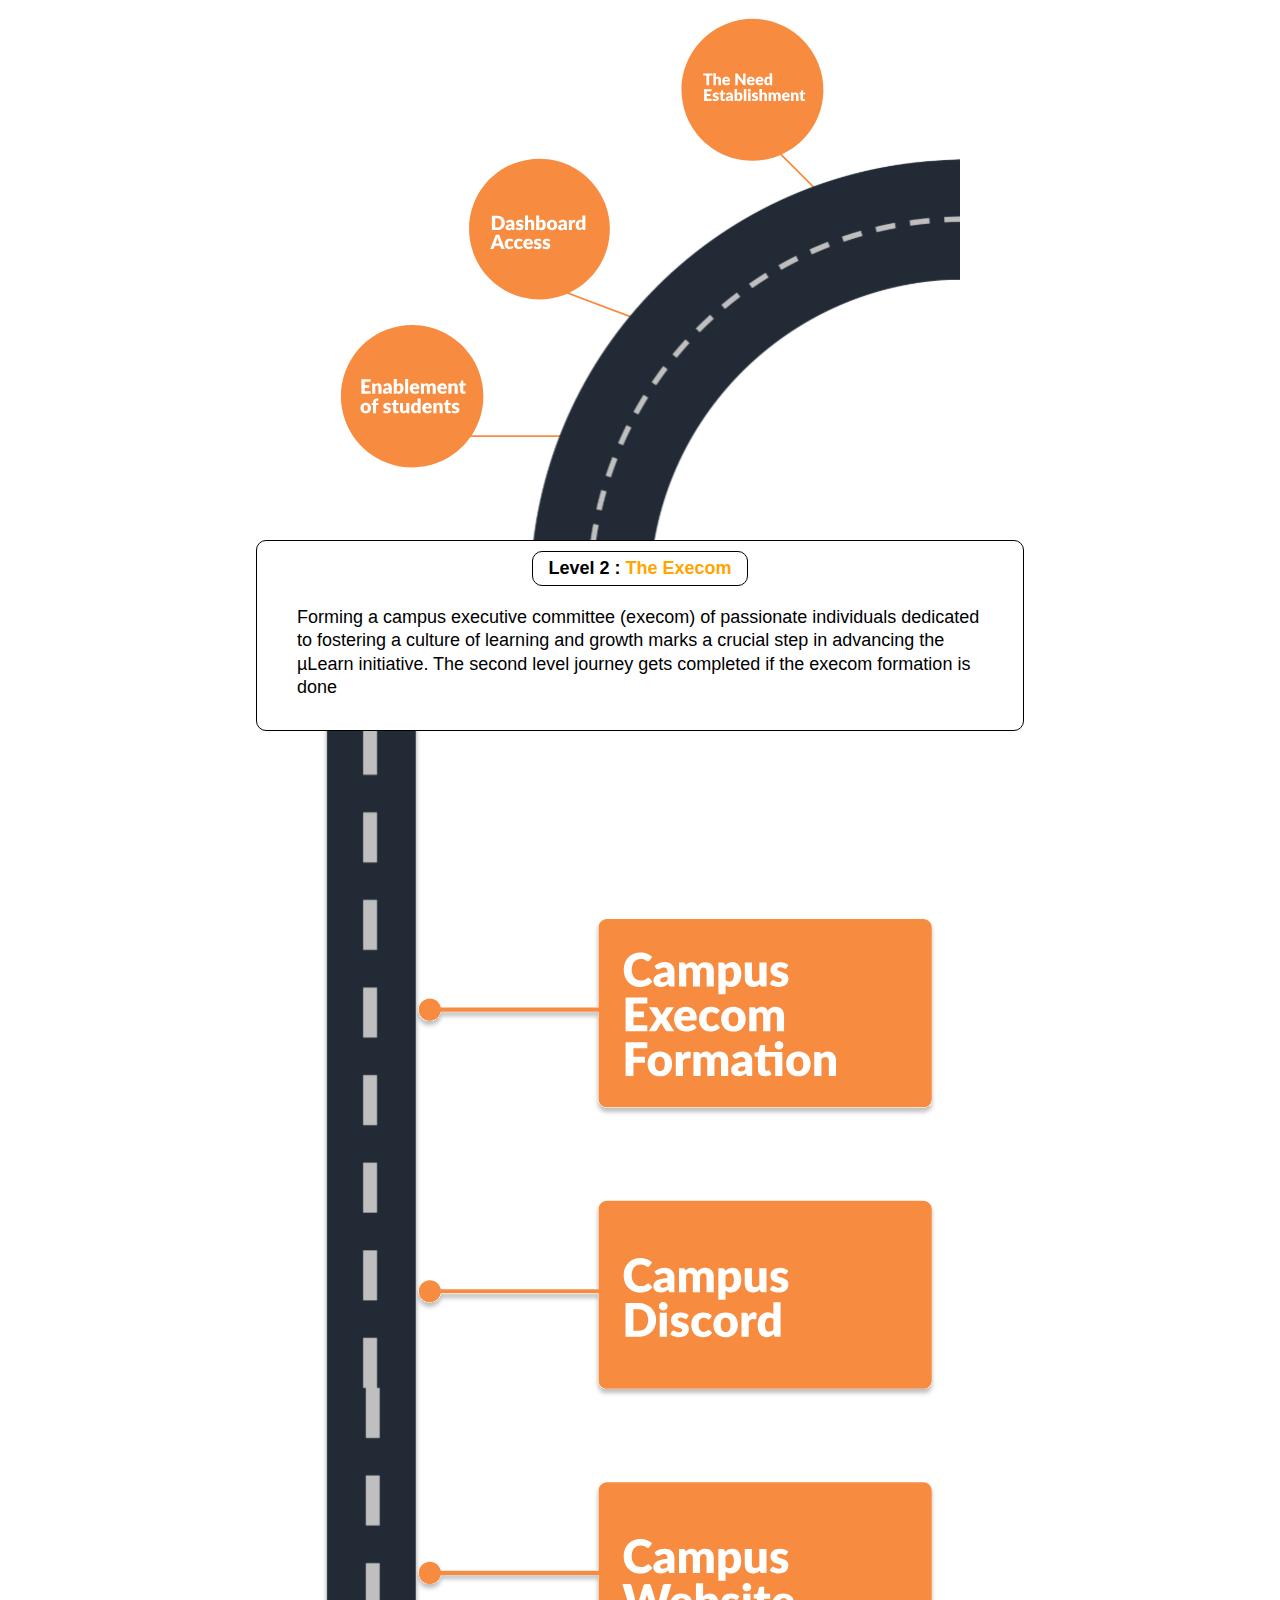
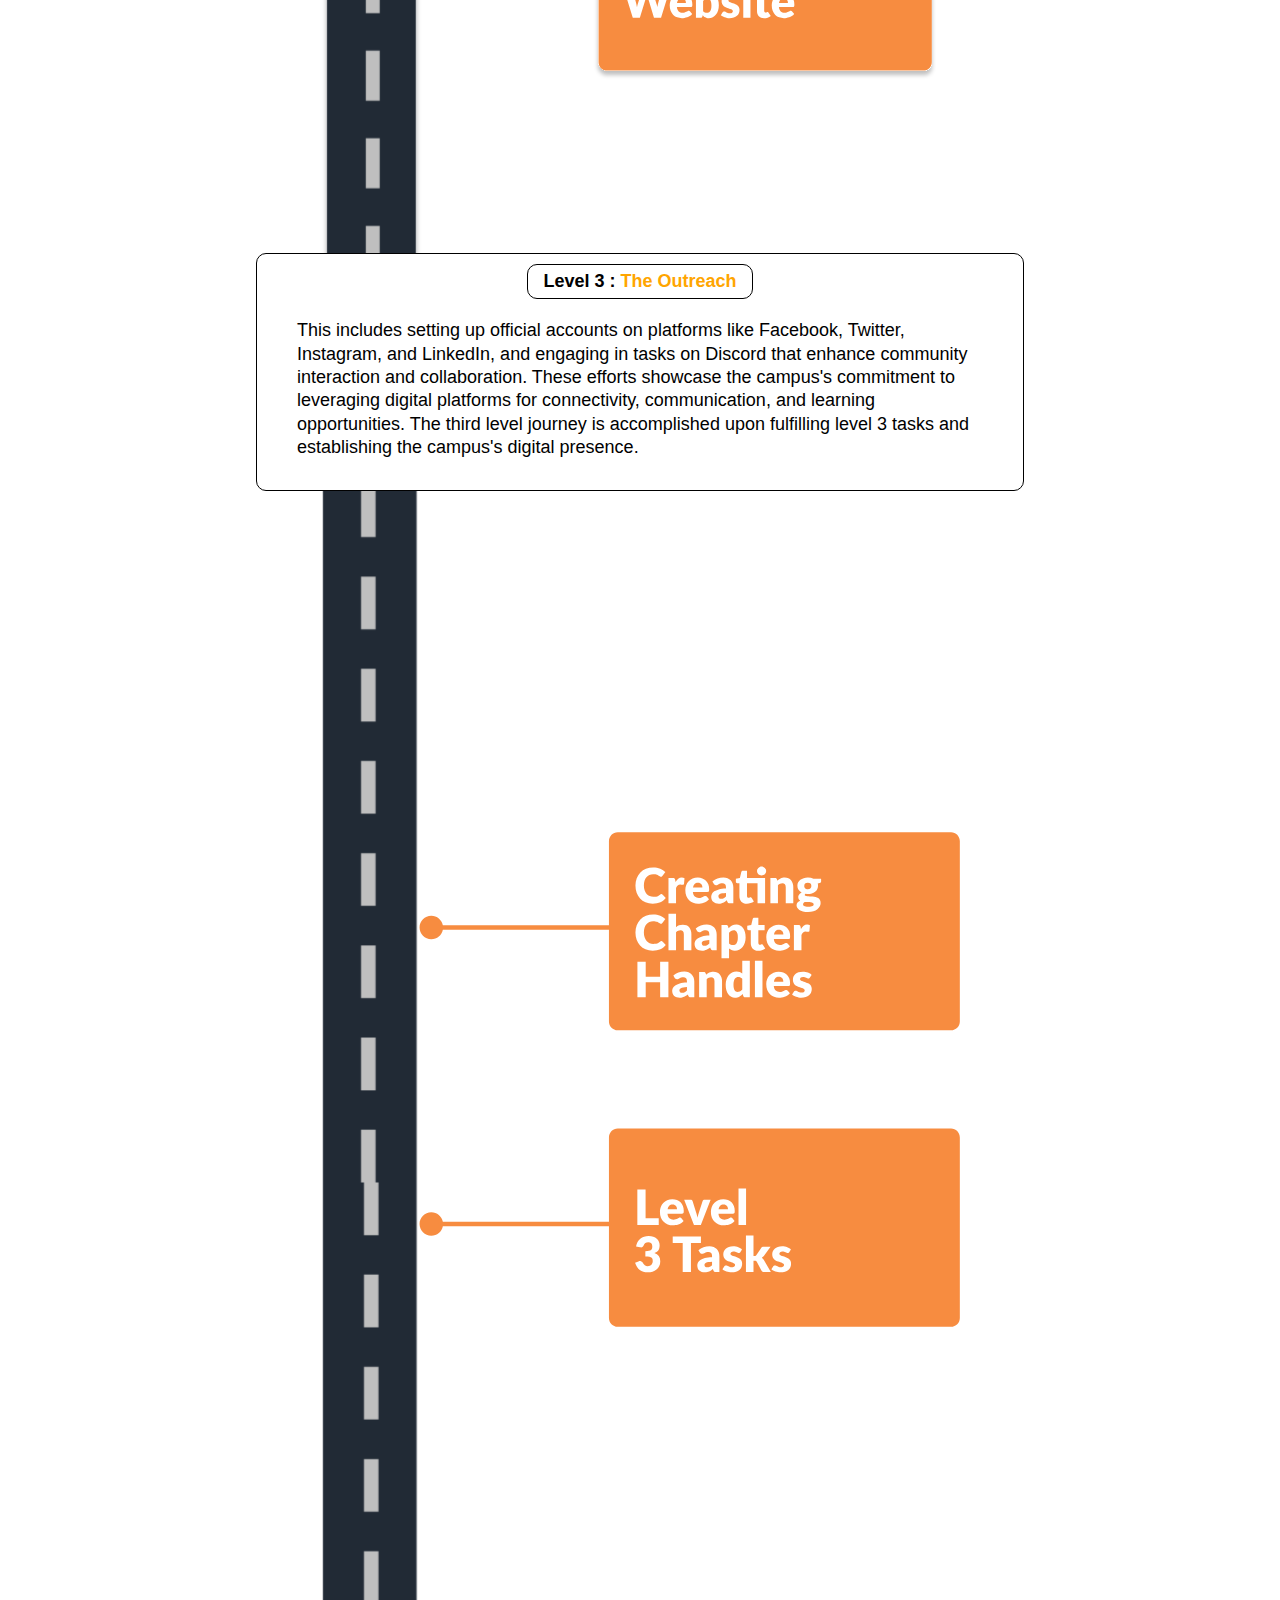
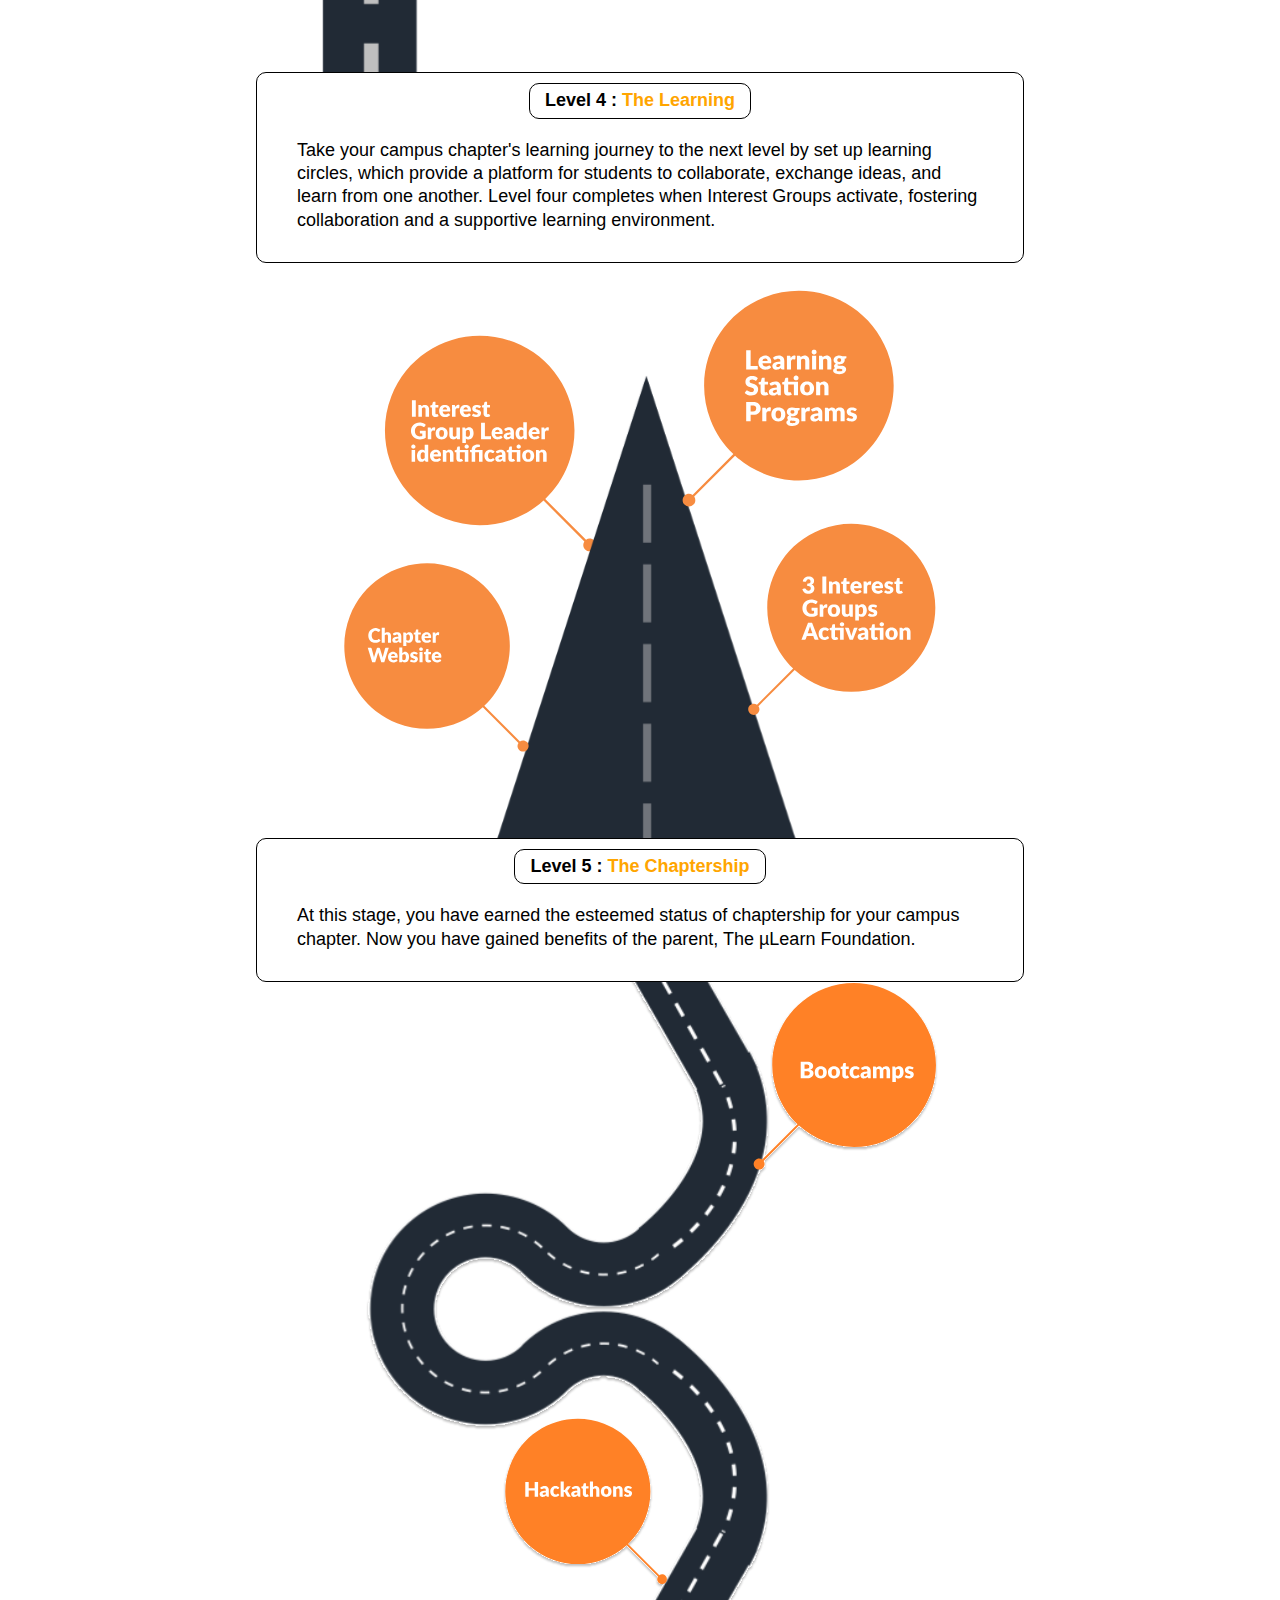
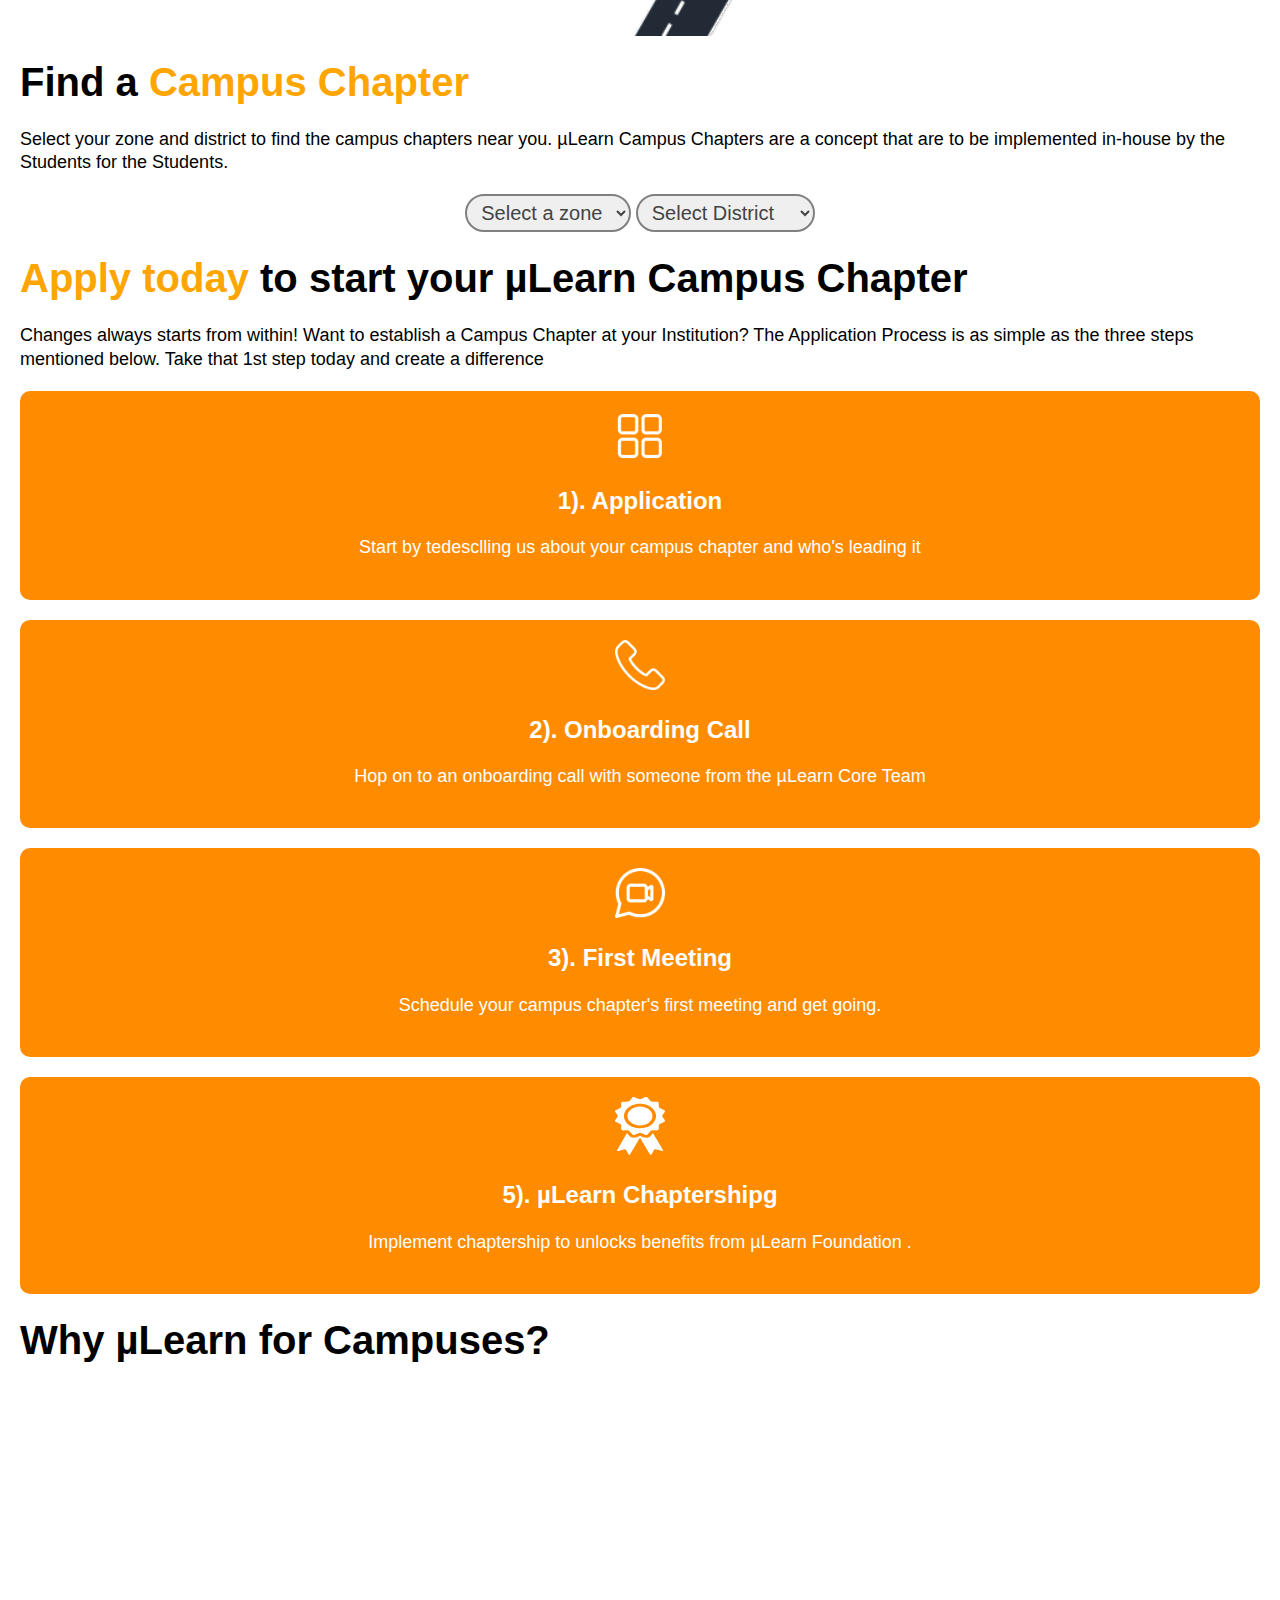
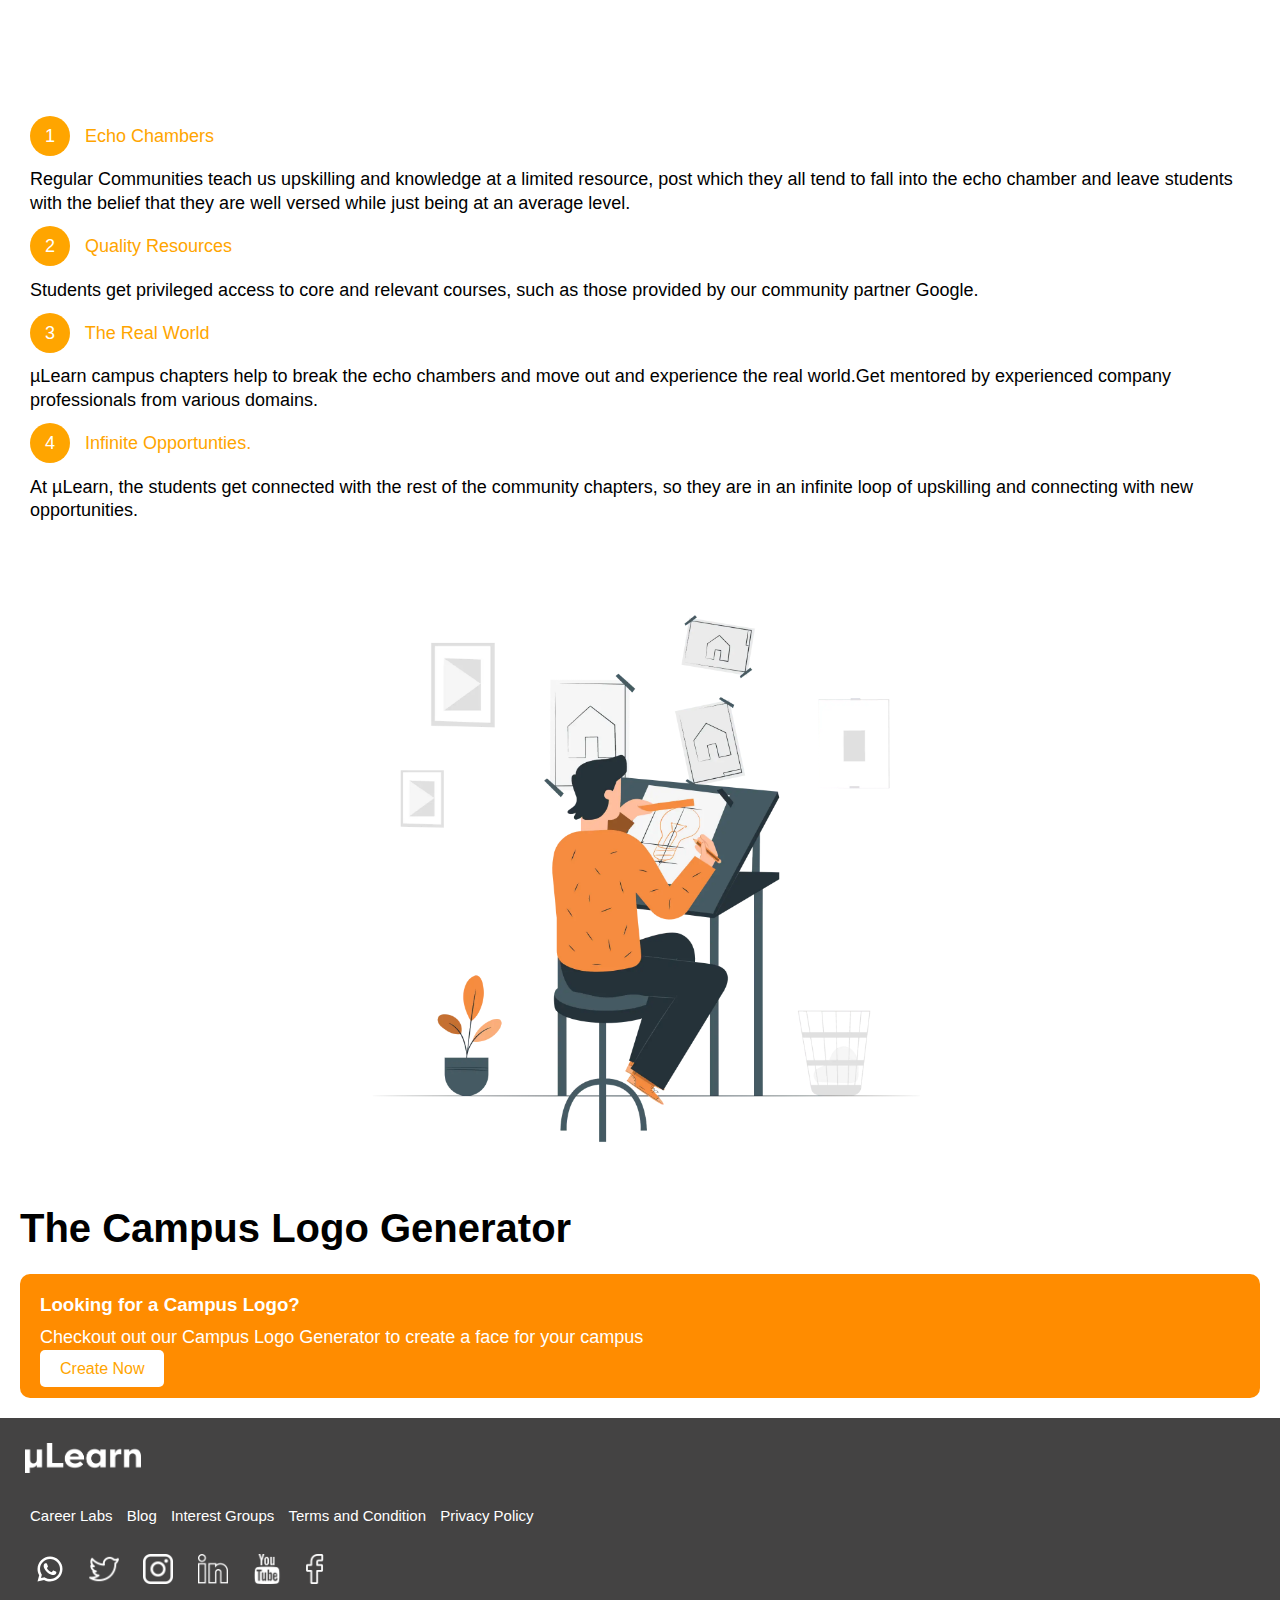
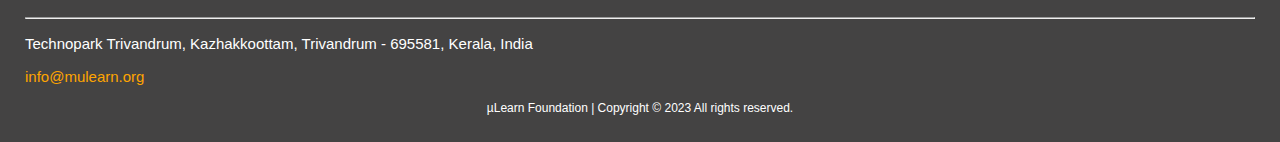
==== commit f8bca4b3: "commit" ====
--- a/main-projects/mulearn-clone/index.html
+++ b/main-projects/mulearn-clone/index.html
@@ -130,71 +130,80 @@
 
         <!-- level 4 -->
         <div class="">
-          <p class="">
-            <span class="">Level 4 :</span>
-            <span class="">The Learning</span>
-          </p>
-          <p class="">
-            Take your campus chapter's learning journey to the next level by set
-            up learning circles, which provide a platform for students to
-            collaborate, exchange ideas, and learn from one another. Level four
-            completes when Interest Groups activate, fostering collaboration and
-            a supportive learning environment.
-          </p>
+          <div class="card">
+            <p class="card-header">
+              <span class="">Level 4 :</span>
+              <span class="orange">The Learning</span>
+            </p>
+            <p class="">
+              Take your campus chapter's learning journey to the next level by
+              set up learning circles, which provide a platform for students to
+              collaborate, exchange ideas, and learn from one another. Level
+              four completes when Interest Groups activate, fostering
+              collaboration and a supportive learning environment.
+            </p>
+          </div>
           <img src="./assets/img/level4.svg" alt="" class="" />
         </div>
 
         <!-- level 5 -->
         <div class="">
-          <p class="">
-            <span class="">Level 5 :</span>
-            <span class="">The Chaptership</span>
-          </p>
-          <p class="">
-            At this stage, you have earned the esteemed status of chaptership
-            for your campus chapter. Now you have gained benefits of the parent,
-            The µLearn Foundation.
-            <img src="./assets/img/level4.svg" alt="" class="" />
-          </p>
+          <div class="card">
+            <p class="card-header">
+              <span class="">Level 5 :</span>
+              <span class="orange">The Chaptership</span>
+            </p>
+            <p class="">
+              At this stage, you have earned the esteemed status of chaptership
+              for your campus chapter. Now you have gained benefits of the
+              parent, The µLearn Foundation.
+            </p>
+          </div>
+          <img src="./assets/img/level5.svg" alt="" class="" />
         </div>
       </section>
     </div>
 
     <div class="">
-      <h2 class="">Find a Campus Chapter</h2>
+      <h2 class="">Find a <span class="orange">Campus Chapter</span></h2>
       <p class="">
         Select your zone and district to find the campus chapters near you.
         µLearn Campus Chapters are a concept that are to be implemented in-house
         by the Students for the Students.
       </p>
-      <select name="" id="">
-        <option value="zone">Select a zone</option>
-        <option value="north">North</option>
-        <option value="central">Central</option>
-        <option value="south">South</option>
-      </select>
-
-      <select class="" name="" id="">
-        <option value="all">Select District</option>
-        <option value="Alappuzha">Alappuzha</option>
-        <option value="Ernakulam">Ernakulam</option>
-        <option value="Idukki">Idukki</option>
-        <option value="Kannur">Kannur</option>
-        <option value="Kasaragod">Kasaragod</option>
-        <option value="Kollam">Kollam</option>
-        <option value="Kottayam">Kottayam</option>
-        <option value="Kozhikode">Kozhikode</option>
-        <option value="Malappuram">Malappuram</option>
-        <option value="Palakkad">Palakkad</option>
-        <option value="Pathanamthitta">Pathanamthitta</option>
-        <option value="Thrissur">Thrissur</option>
-        <option value="Trivandrum">Trivandrum</option>
-        <option value="Wayanad">Wayanad</option>
-      </select>
-    </div>
-
-    <div class="">
-      <h2 class="">Apply today to start your µLearn Campus Chapter</h2>
+      <div class="select">
+        <select name="" id="">
+          <option value="zone">Select a zone</option>
+          <option value="north">North</option>
+          <option value="central">Central</option>
+          <option value="south">South</option>
+        </select>
+
+        <select class="" name="" id="">
+          <option value="all">Select District</option>
+          <option value="Alappuzha">Alappuzha</option>
+          <option value="Ernakulam">Ernakulam</option>
+          <option value="Idukki">Idukki</option>
+          <option value="Kannur">Kannur</option>
+          <option value="Kasaragod">Kasaragod</option>
+          <option value="Kollam">Kollam</option>
+          <option value="Kottayam">Kottayam</option>
+          <option value="Kozhikode">Kozhikode</option>
+          <option value="Malappuram">Malappuram</option>
+          <option value="Palakkad">Palakkad</option>
+          <option value="Pathanamthitta">Pathanamthitta</option>
+          <option value="Thrissur">Thrissur</option>
+          <option value="Trivandrum">Trivandrum</option>
+          <option value="Wayanad">Wayanad</option>
+        </select>
+      </div>
+    </div>
+
+    <div class="apply">
+      <h2 class="">
+        <span class="orange">Apply today</span> to start your µLearn Campus
+        Chapter
+      </h2>
       <p class="">
         Changes always starts from within! Want to establish a Campus Chapter at
         your Institution? The Application Process is as simple as the three
@@ -204,17 +213,17 @@
       <!-- application -->
       <section class="">
         <img src="./assets/img/application.webp" alt="" class="" />
-        <p class="">1). Application</p>
-        <p class="">
-          Start by telling us about your campus chapter and who's leading it
+        <p class="title">1). Application</p>
+        <p class="">
+          Start by tedesclling us about your campus chapter and who's leading it
         </p>
       </section>
 
       <!-- Onboarding Call -->
       <section class="">
         <img src="./assets/img/onboarding.webp" alt="" class="" />
-        <p class="">2). Onboarding Call</p>
-        <p class="">
+        <p class="title">2). Onboarding Call</p>
+        <p class="desc">
           Hop on to an onboarding call with someone from the µLearn Core Team
         </p>
       </section>
@@ -222,8 +231,8 @@
       <!-- First Meeting -->
       <section class="">
         <img src="./assets/img/meeting.webp" alt="" class="" />
-        <p class="">3). First Meeting</p>
-        <p class="">
+        <p class="title">3). First Meeting</p>
+        <p class="desc">
           Schedule your campus chapter's first meeting and get going.
         </p>
       </section>
@@ -231,8 +240,8 @@
       <!-- µLearn Chaptershipg -->
       <section class="">
         <img src="./assets/img/Badge.svg" alt="" class="" />
-        <p class="">5). µLearn Chaptershipg</p>
-        <p class="">
+        <p class="title">5). µLearn Chaptershipg</p>
+        <p class="desc">
           Implement chaptership to unlocks benefits from µLearn Foundation .
         </p>
       </section>
@@ -243,16 +252,21 @@
       <iframe
         width="560"
         height="315"
-        src="https://www.youtube.com/embed/3sycnoFCeaM?si=N4aKrQuyyWdPd9la"
+        src="https://www.youtube.com/embed/3sycnoFCeaM?si=MkU83qWSOyHbeVKB"
+        title="YouTube video player"
+        frameborder="0"
+        allow="accelerometer; autoplay; clipboard-write; encrypted-media; gyroscope; picture-in-picture; web-share"
+        referrerpolicy="strict-origin-when-cross-origin"
+        allowfullscreen
       ></iframe>
 
       <!-- Echo Chambers -->
-      <div class="">
-        <p class="">
-          <span class="">1</span>
-          <span class="">Echo Chambers</span>
-        </p>
-        <p class="">
+      <div class="mu-campus">
+        <p class="">
+          <span class="number">1</span>
+          <span class="title">Echo Chambers</span>
+        </p>
+        <p class="desc">
           Regular Communities teach us upskilling and knowledge at a limited
           resource, post which they all tend to fall into the echo chamber and
           leave students with the belief that they are well versed while just
@@ -261,24 +275,24 @@
       </div>
 
       <!-- Quality Resources -->
-      <div class="">
-        <p class="">
-          <span class="">2</span>
-          <span class="">Quality Resources</span>
-        </p>
-        <p class="">
+      <div class="mu-campus">
+        <p class="">
+          <span class="number">2</span>
+          <span class="title">Quality Resources</span>
+        </p>
+        <p class="desc">
           Students get privileged access to core and relevant courses, such as
           those provided by our community partner Google.
         </p>
       </div>
 
       <!-- The Real World -->
-      <div class="">
-        <p class="">
-          <span class="">3</span>
-          <span class="">The Real World</span>
-        </p>
-        <p class="">
+      <div class="mu-campus">
+        <p class="">
+          <span class="number">3</span>
+          <span class="title">The Real World</span>
+        </p>
+        <p class="desc">
           µLearn campus chapters help to break the echo chambers and move out
           and experience the real world.Get mentored by experienced company
           professionals from various domains.
@@ -286,12 +300,12 @@
       </div>
 
       <!-- Infinite Opportunties. -->
-      <div class="">
-        <p class="">
-          <span class="">4</span>
-          <span class="">Infinite Opportunties.</span>
-        </p>
-        <p class="">
+      <div class="mu-campus">
+        <p class="">
+          <span class="number">4</span>
+          <span class="title">Infinite Opportunties.</span>
+        </p>
+        <p class="desc">
           At µLearn, the students get connected with the rest of the community
           chapters, so they are in an infinite loop of upskilling and connecting
           with new opportunities.
@@ -300,11 +314,11 @@
     </div>
 
     <!-- logo generate -->
-    <div class="">
+    <div class="logo-gen">
       <img src="./assets/img/logogen.webp" alt="" class="" />
       <h2 class="">The Campus Logo Generator</h2>
-      <div class="">
-        <h3 class="">Looking for a Campus Logo?</h3>
+      <section class="apply">
+        <h3 class="title">Looking for a Campus Logo?</h3>
         <p class="">
           Checkout out our Campus Logo Generator to create a face for your
           campus
@@ -312,12 +326,12 @@
         <a href="https://mulearn.org/campus-logo-generator" class=""
           >Create Now</a
         >
-      </div>
+      </section>
     </div>
 
     <footer class="">
       <img src="./assets/img/µLearn-white.webp" alt="" class="" />
-      <div class="">
+      <div class="links">
         <a href="" class="">Career Labs</a>
         <a href="" class="">Blog</a>
         <a href="" class="">Interest Groups</a>
@@ -326,25 +340,22 @@
       </div>
 
       <div class="socials">
-        <a href="http://mulearn.org/whatsapp-community" class=""
-          ><img src="" alt="" class=""
-        /></a>
-        <a href="" class=""
+        <a href="http://mulearn.org/whatsapp-community" class="link"
           ><img src="./assets/img/whatsapp.svg" alt="" class=""
         /></a>
-        <a href="" class=""
+        <a href="" class="link"
           ><img src="./assets/img/twitter.webp" alt="" class=""
         /></a>
-        <a href="" class=""
+        <a href="" class="link"
           ><img src="./assets/img/instagram.webp" alt="" class=""
         /></a>
-        <a href="" class=""
+        <a href="" class="link"
           ><img src="./assets/img/linkedin.webp" alt="" class=""
         /></a>
-        <a href="" class=""
+        <a href="" class="link"
           ><img src="./assets/img/youtube.webp" alt="" class=""
         /></a>
-        <a href="" class=""
+        <a href="" class="link"
           ><img src="./assets/img/facebook.webp" alt="" class=""
         /></a>
       </div>
@@ -354,9 +365,9 @@
       <p class="address">
         Technopark Trivandrum, Kazhakkoottam, Trivandrum - 695581, Kerala, India
       </p>
-      <a href="mailto:info@mulearn.org" class="">info@mulearn.org</a>
-
-      <p class="">µLearn Foundation | Copyright © 2023 All rights reserved.</p>
+      <a href="mailto:info@mulearn.org" class="orange">info@mulearn.org</a>
+
+      <p class="copy">µLearn Foundation | Copyright © 2023 All rights reserved.</p>
     </footer>
   </body>
 </html>
--- a/main-projects/mulearn-clone/styles.css
+++ b/main-projects/mulearn-clone/styles.css
@@ -0,0 +1,209 @@
+* {
+  margin: 0;
+  padding: 0;
+  box-sizing: border-box;
+  max-width: 100%;
+  font-family: sans-serif;
+}
+
+img {
+  width: 50%;
+  display: block;
+  margin: auto;
+}
+
+h1 {
+  font-size: 40px;
+}
+
+h2 {
+  font-size: 40px;
+}
+
+p {
+  font-size: 18px;
+}
+
+h1,
+h2,
+p {
+  margin: 20px;
+  line-height: 130%;
+}
+
+.w-50 {
+  width: 50%;
+}
+
+a {
+  text-decoration: none;
+}
+
+.orange {
+  color: orange;
+}
+
+.btn-orange {
+  background-color: orange;
+  color: white;
+  padding: 10px;
+  border-radius: 5px;
+  margin: 20px;
+}
+
+.fw-bold {
+  font-weight: 600;
+}
+
+nav {
+  padding: 10px;
+}
+
+nav img,
+nav ul {
+  display: inline-block;
+}
+
+nav ul li {
+  list-style: none;
+  display: inline-block;
+  margin: 0 10px;
+  font-size: 20px;
+  text-transform: uppercase;
+  transition: all 0.5s;
+}
+
+nav ul li:hover {
+  color: orange;
+}
+
+nav ul {
+  margin: 0 20px;
+}
+
+.hero {
+  text-align: center;
+}
+
+.hero img {
+  width: 70%;
+}
+
+.hero p {
+  text-align: left;
+}
+
+.card {
+  width: 60%;
+  border: 1px solid black;
+  padding: 10px 20px;
+  border-radius: 10px;
+  margin: 0 auto;
+}
+
+.card-header {
+  border: 1px solid black;
+  padding: 5px 15px;
+  border-radius: 10px;
+  width: fit-content;
+  margin: 0 auto;
+  font-weight: 600;
+}
+
+select {
+  border: 2px solid gray;
+  border-radius: 20px;
+  font-size: 20px;
+  padding: 5px 10px;
+  color: #444343;
+}
+
+.select {
+  text-align: center;
+}
+
+.apply section,
+.logo-gen section {
+  background-color: darkorange;
+  color: white;
+  margin: 20px;
+  padding: 20px;
+  border-radius: 10px;
+  text-align: center;
+}
+
+.apply section img {
+  display: inline-block;
+  width: 50px;
+}
+
+.apply section .title {
+  font-size: 24px;
+  font-weight: 700;
+}
+
+.mu-campus {
+  padding: 0 10px;
+  margin: 5px 0;
+}
+
+.mu-campus .number {
+  background-color: orange;
+  color: white;
+  padding: 10px 15px;
+  border-radius: 50%;
+  margin-right: 10px;
+}
+
+.mu-campus .title {
+  color: orange;
+}
+
+.logo-gen section {
+  text-align: left;
+}
+
+.logo-gen section p {
+  margin: 10px 0;
+}
+.logo-gen section a {
+  background-color: white;
+  color: orange;
+  padding: 10px 20px;
+  border-radius: 5px;
+  margin: 20px 0;
+}
+
+footer {
+  background-color: #444343;
+  color: white;
+  padding: 10px 20px;
+}
+
+footer img {
+  height: 30px;
+  width: auto;
+  display: inline-block;
+}
+
+footer *{
+  color: white;
+  font-size: 15px;
+  font-weight: 100;
+  margin: 15px 5px;
+}
+
+footer .links, .address{
+    width: 50%;
+}
+
+footer .copy{
+    text-align: center;
+    font-size: 12px;
+}
+
+
+footer a:hover{
+    color: orange;
+    transition: all 0.5s;
+}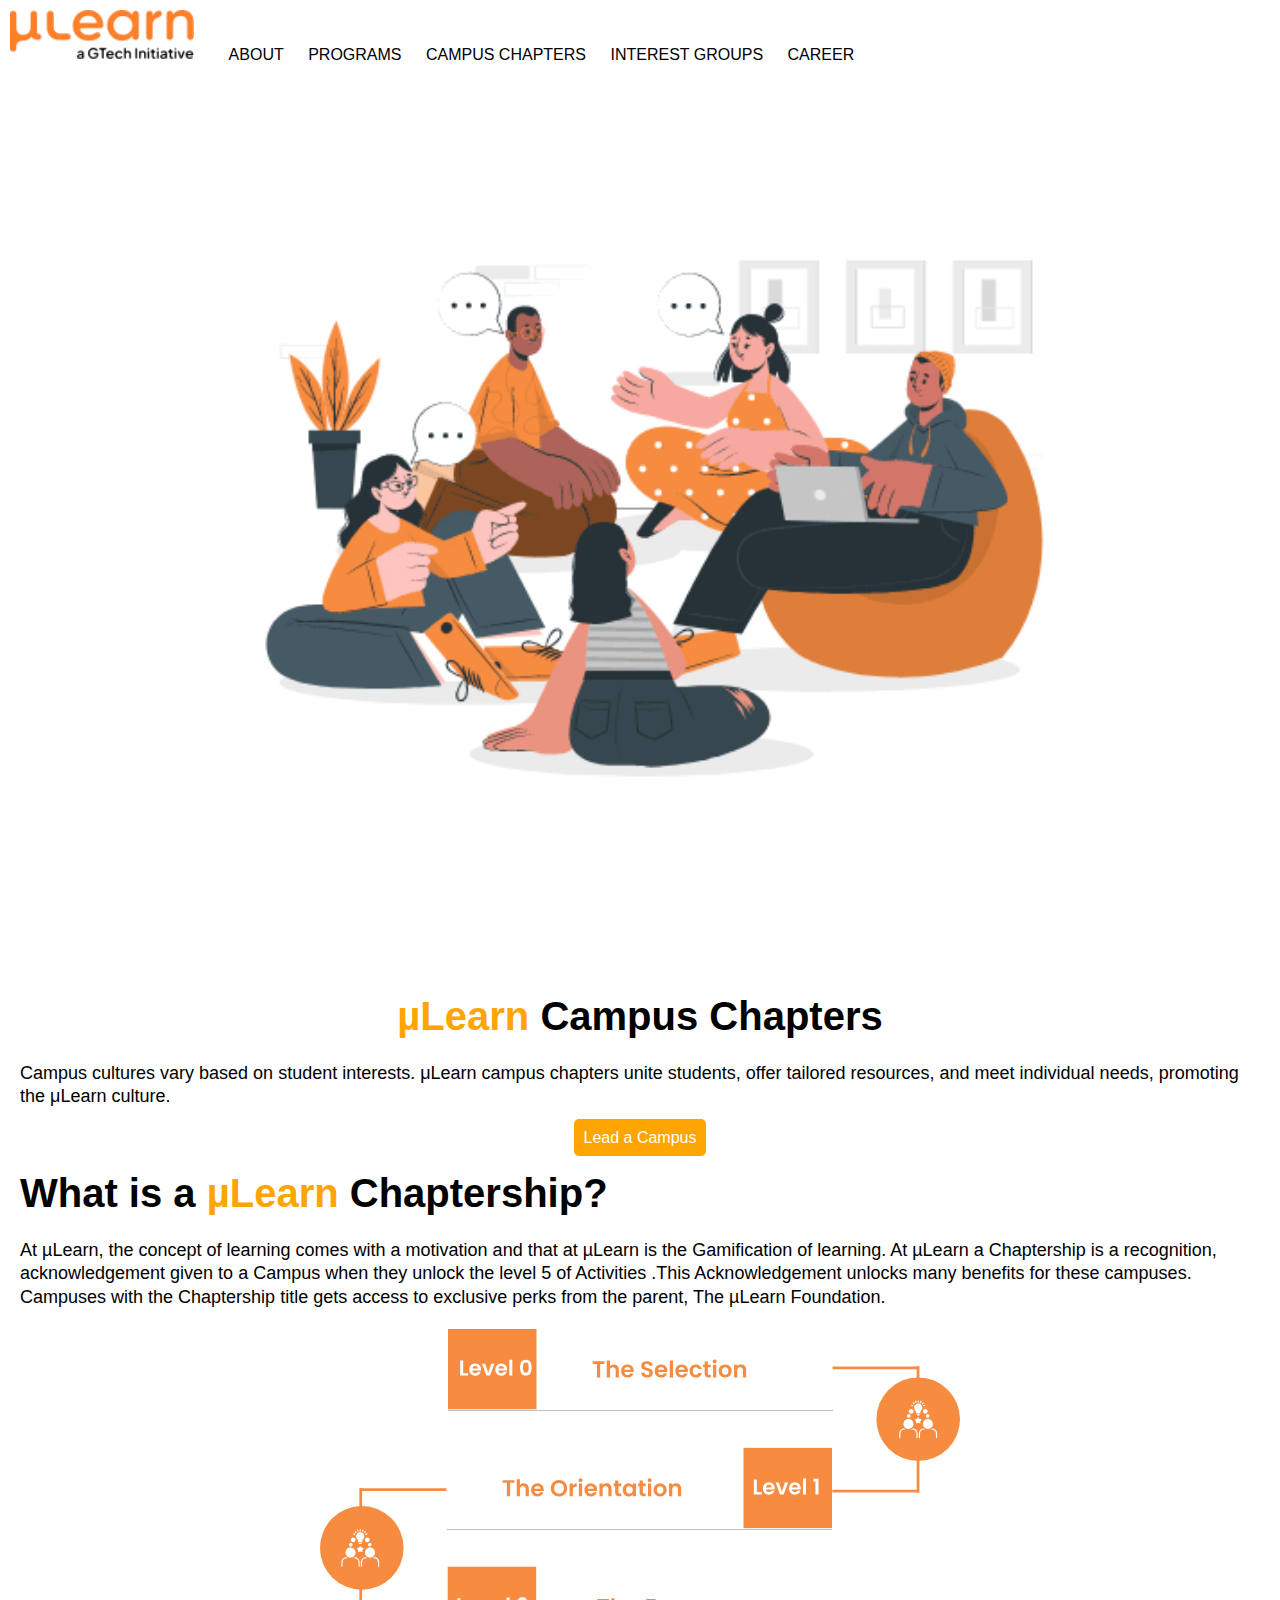
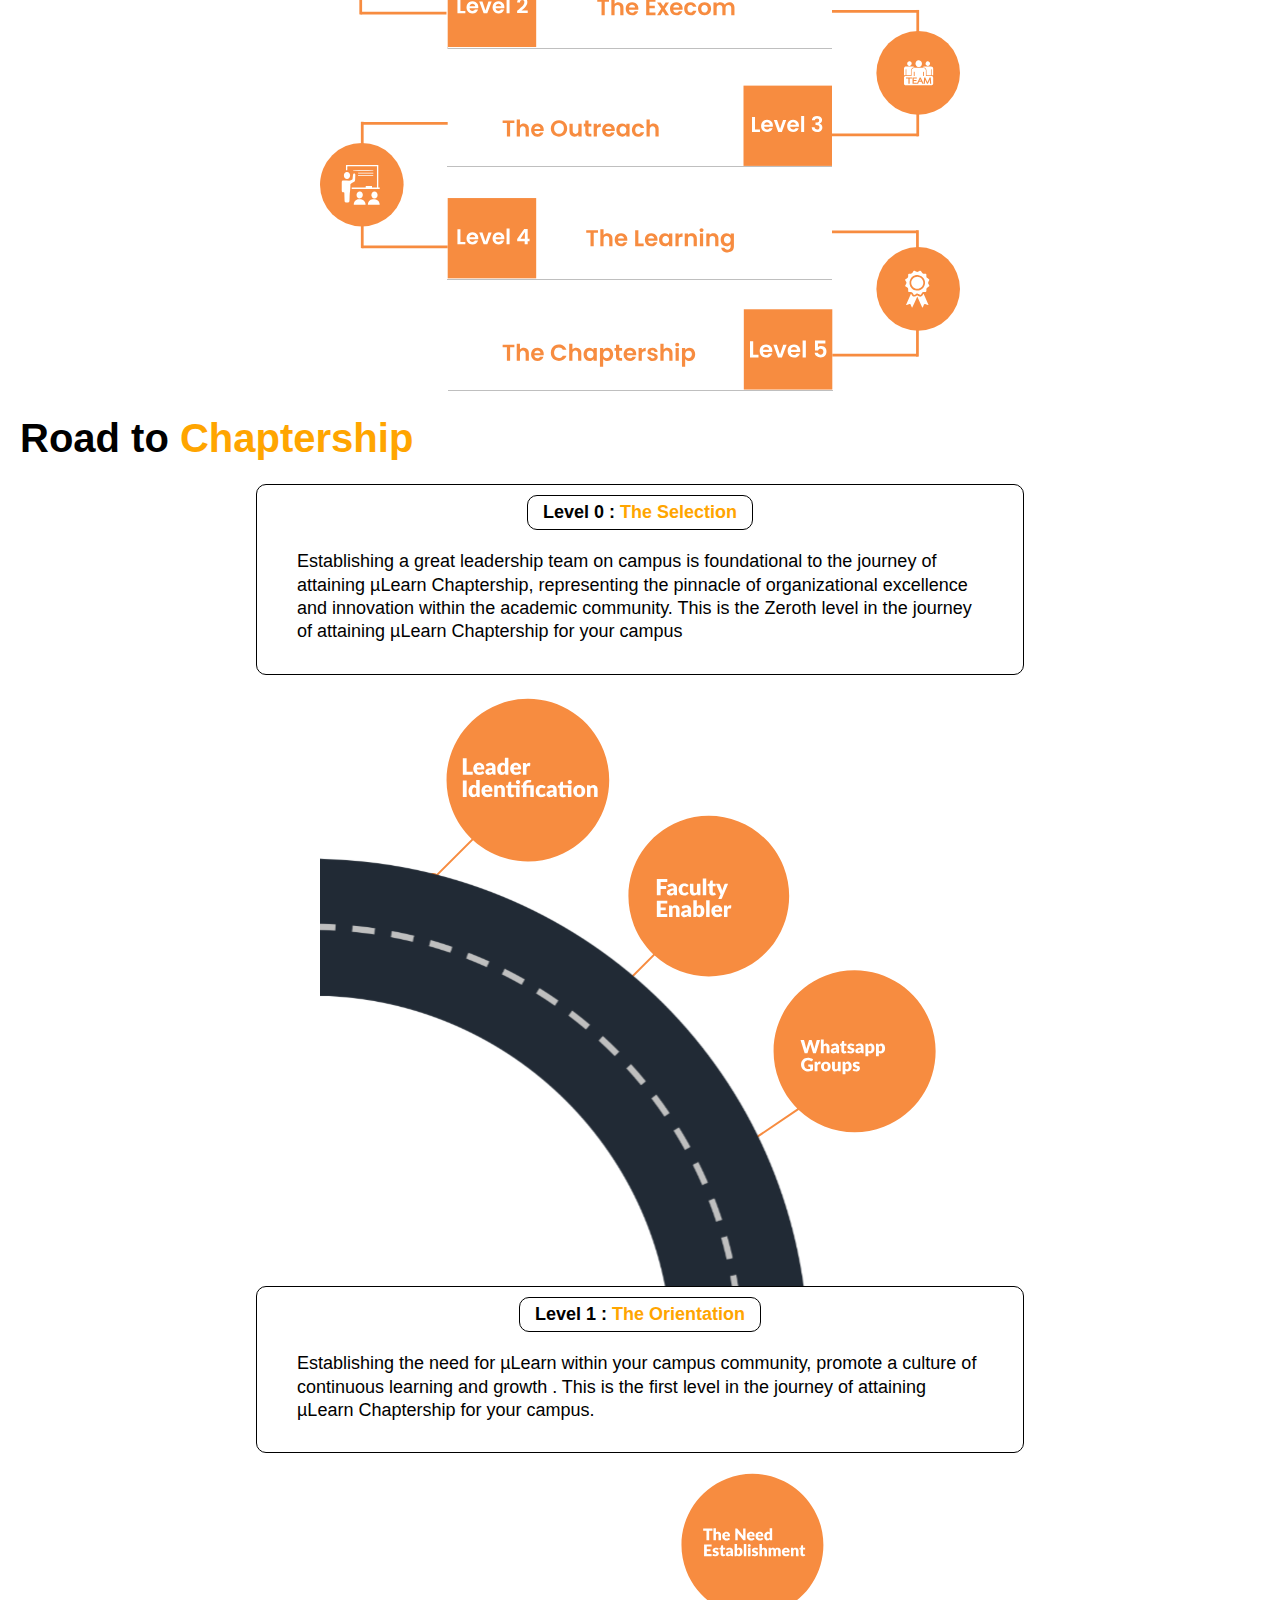
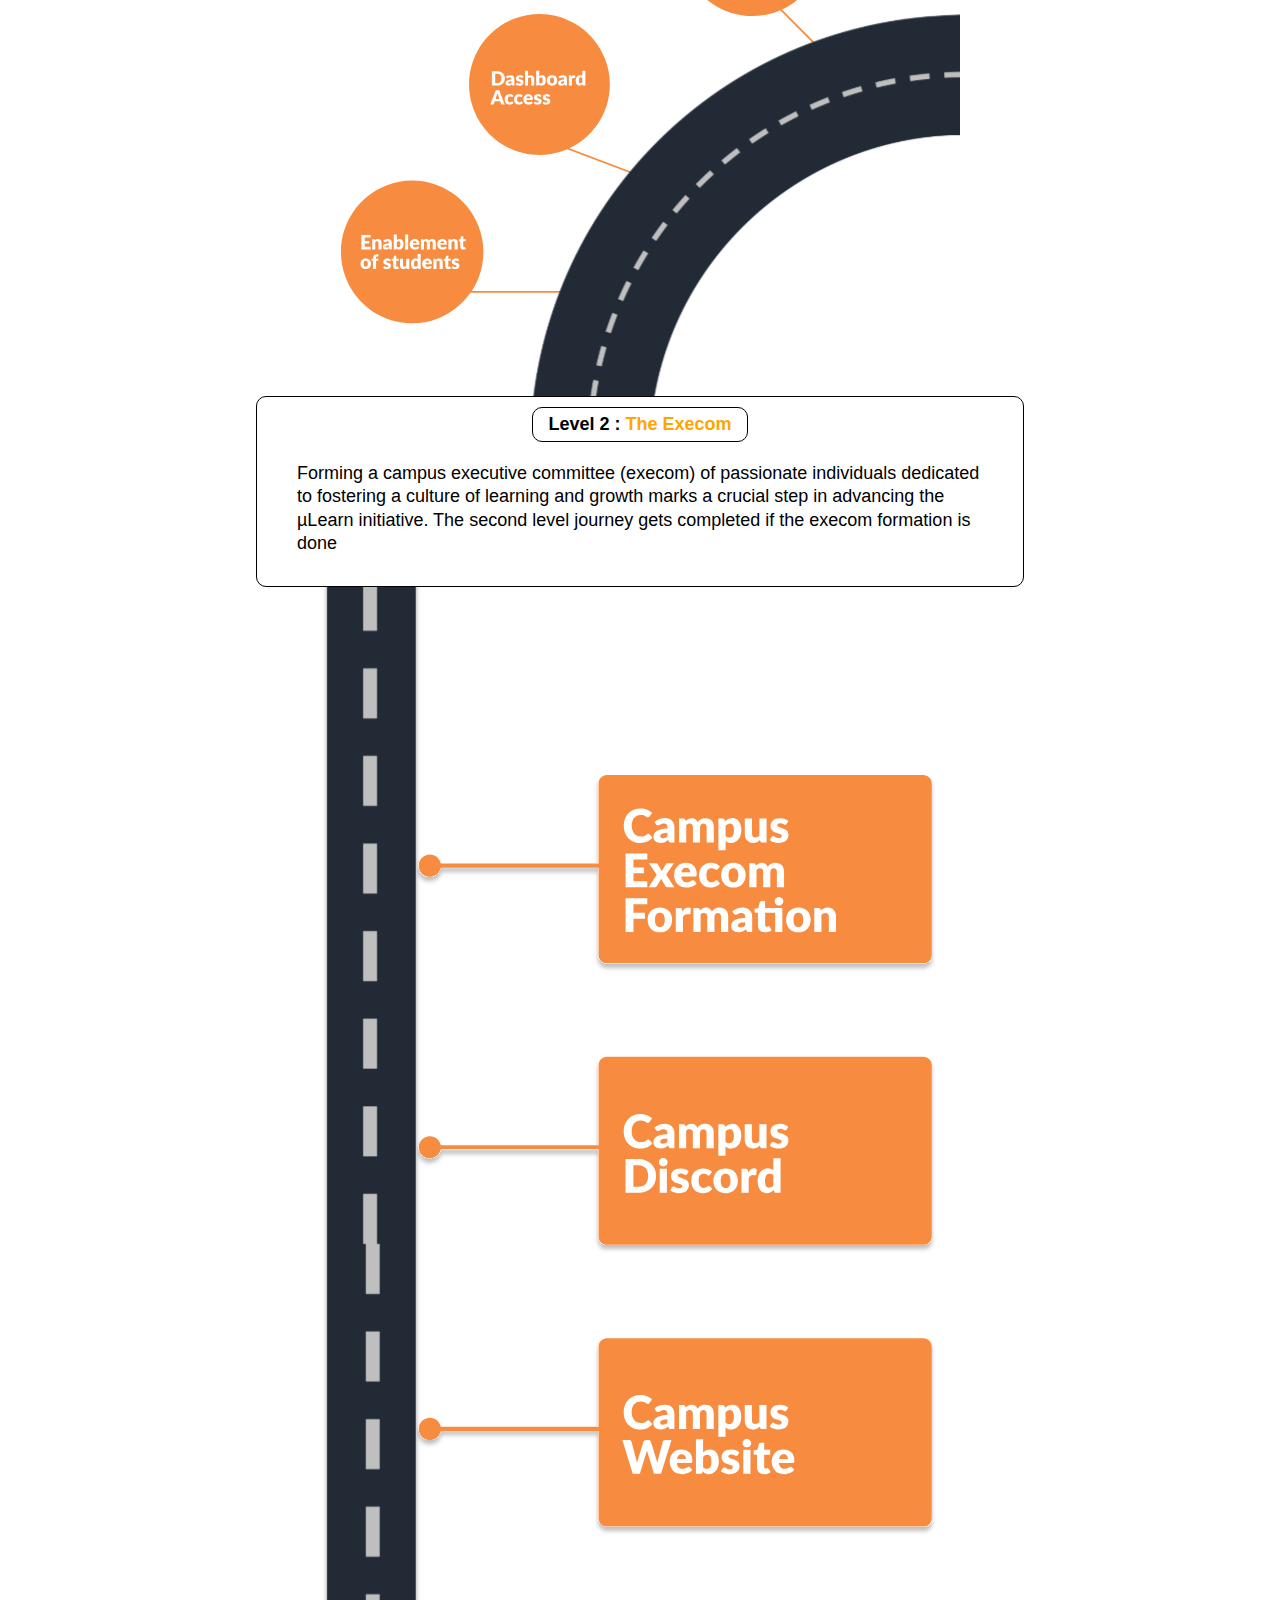
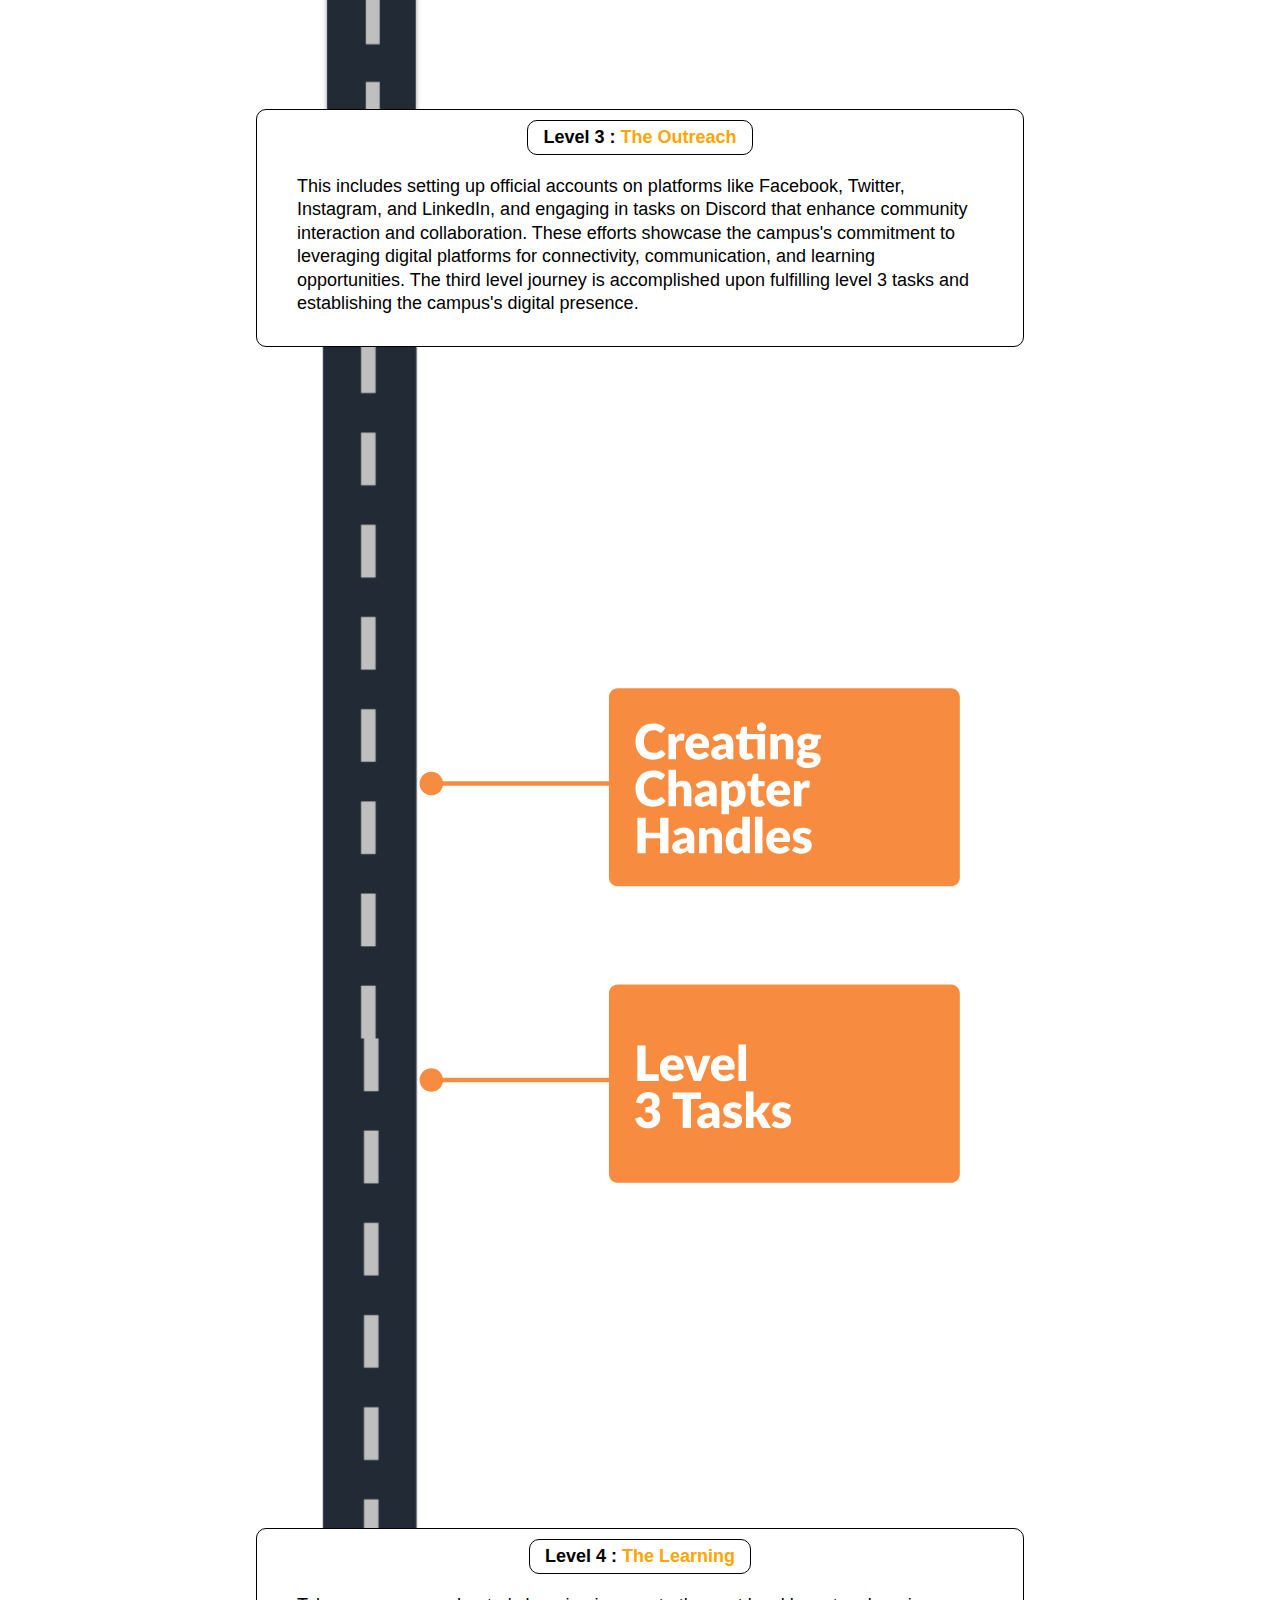
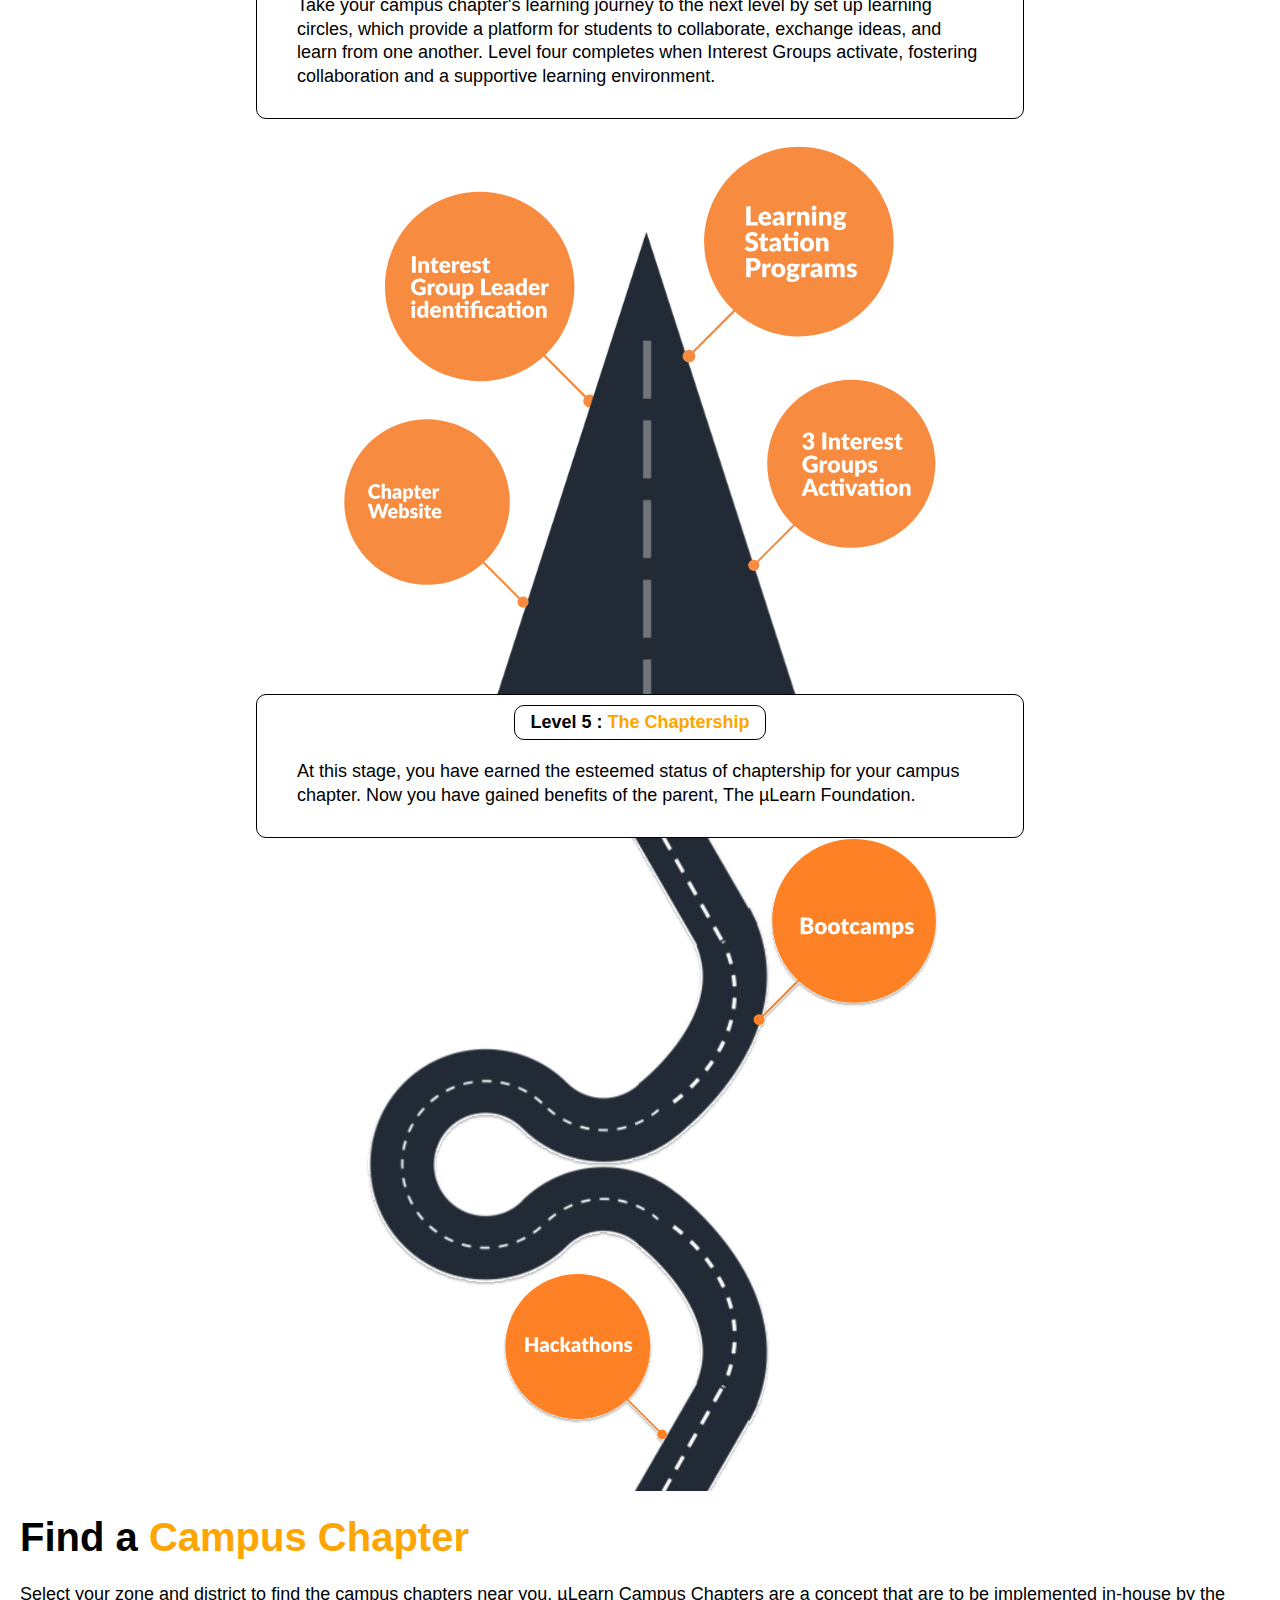
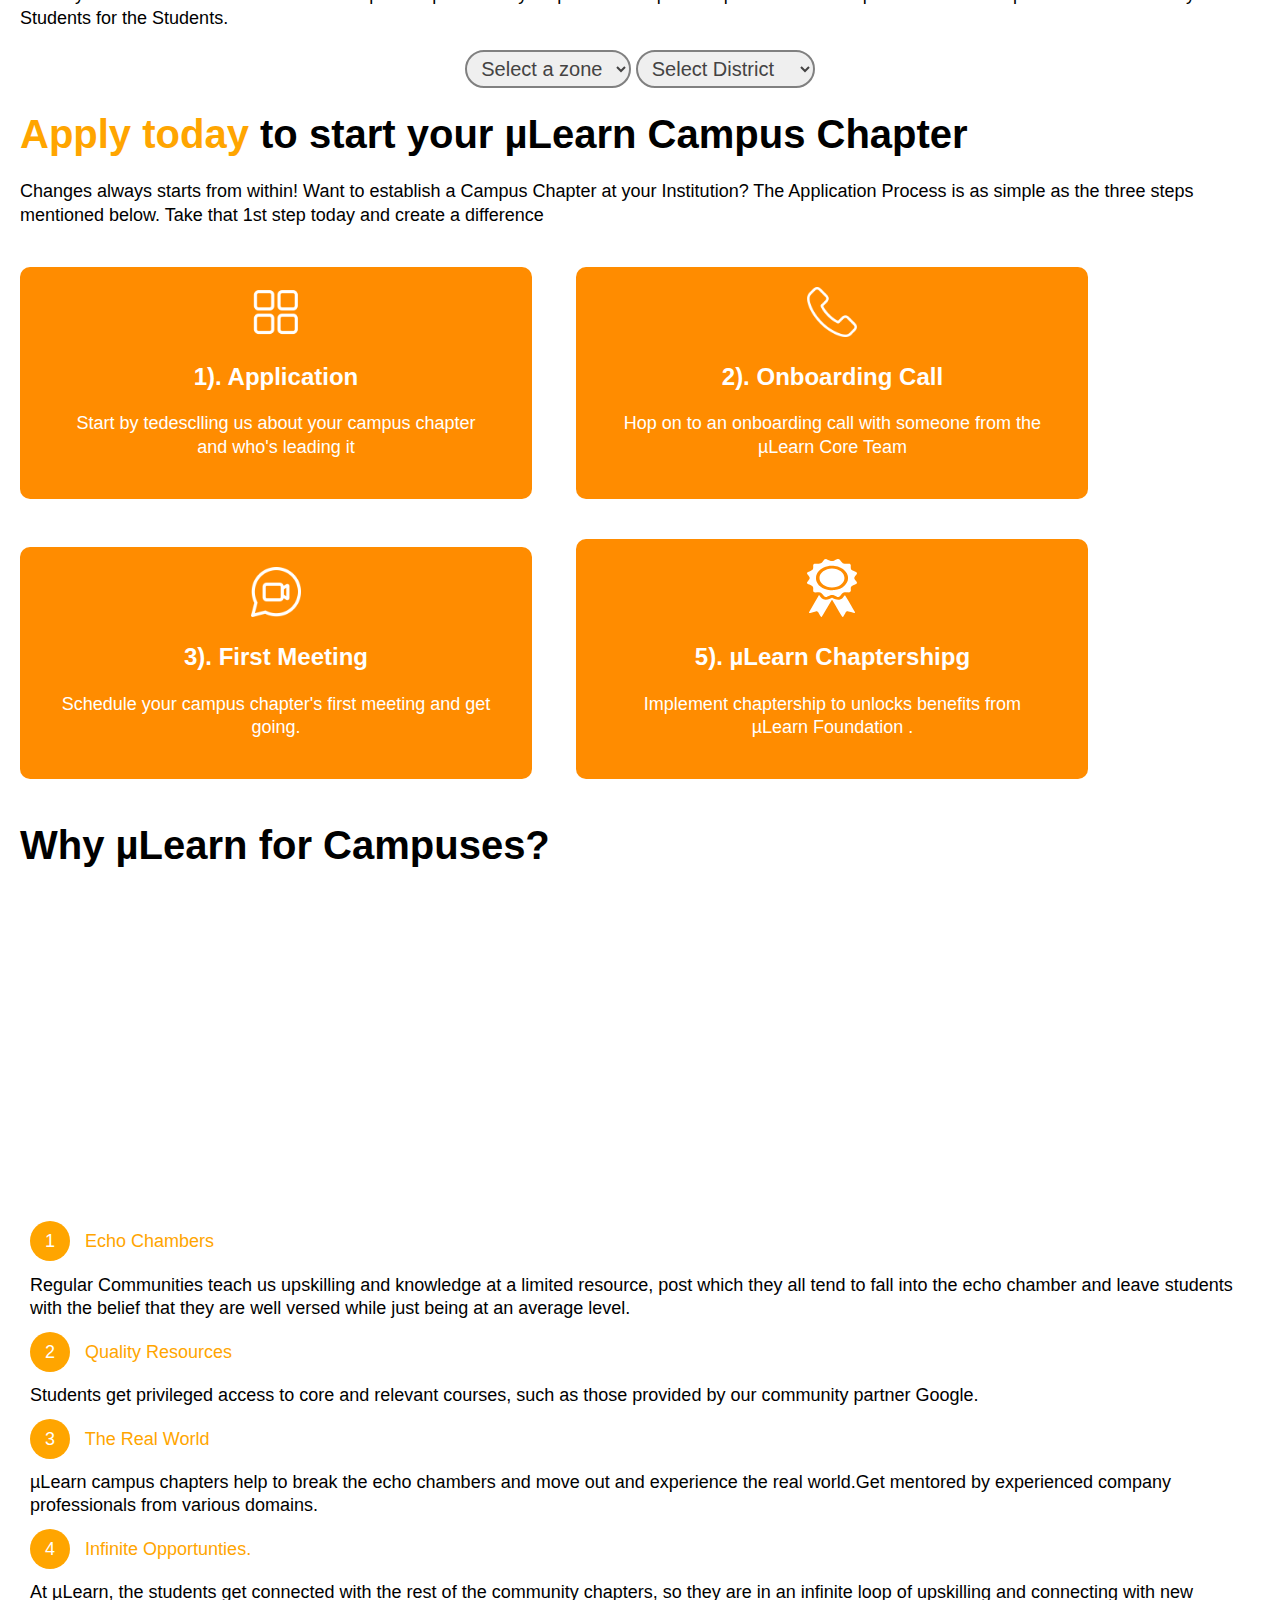
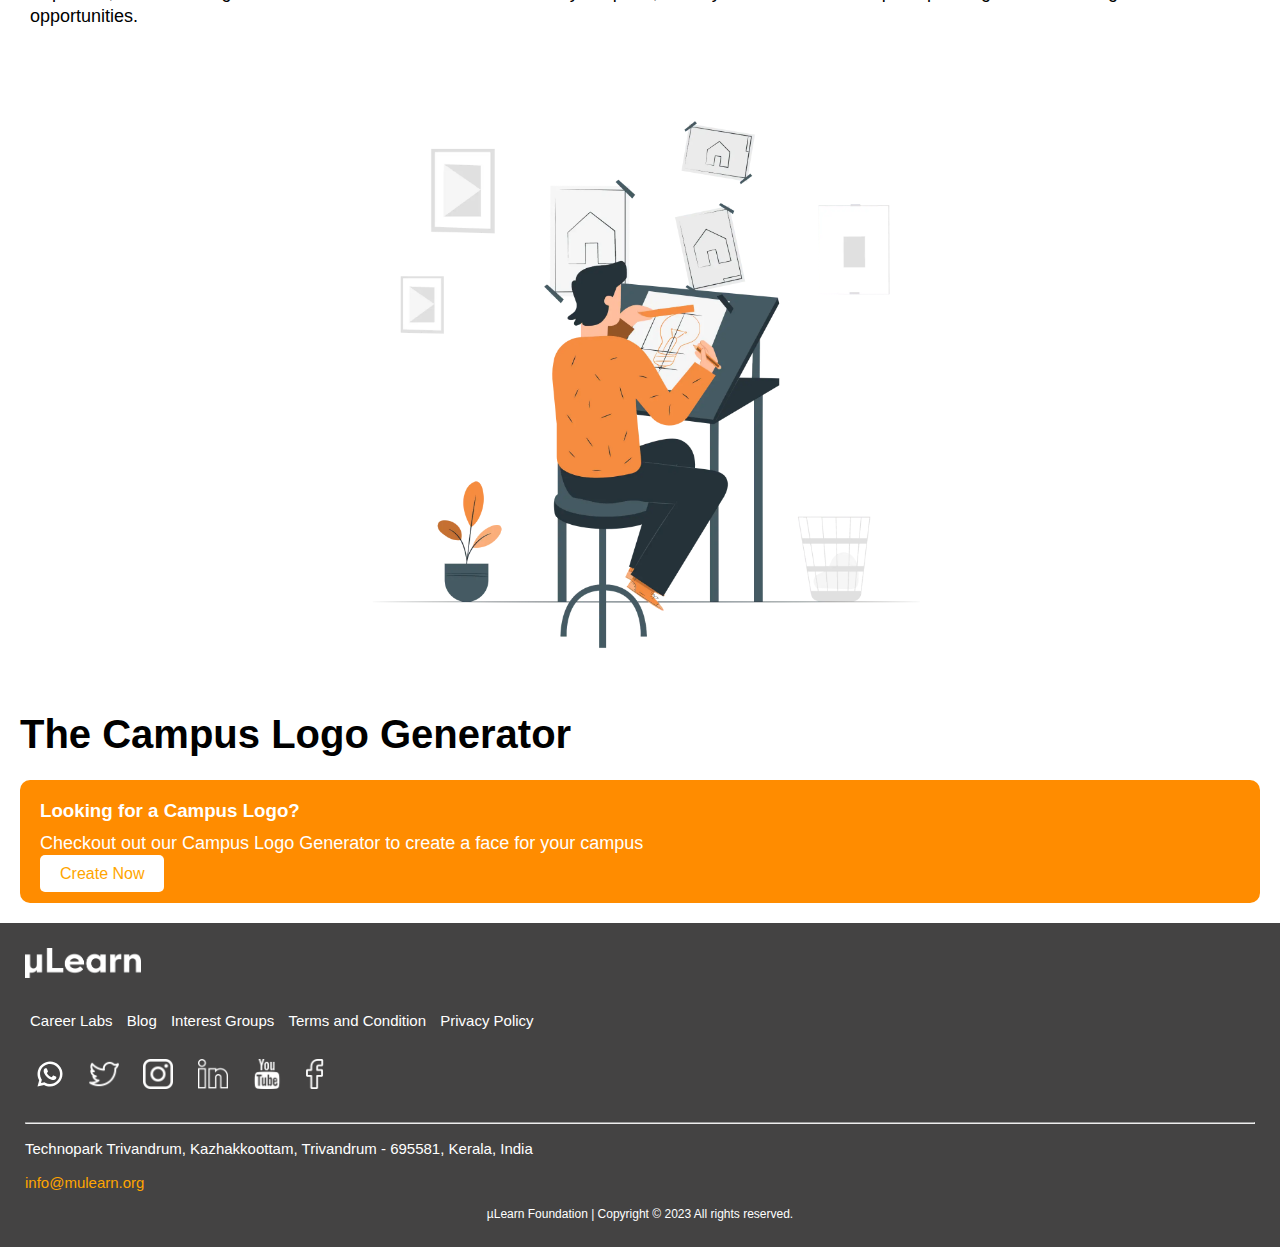
==== commit 2811080d: "Update index.html" ====
--- a/main-projects/mulearn-clone/index.html
+++ b/main-projects/mulearn-clone/index.html
@@ -343,19 +343,19 @@
         <a href="http://mulearn.org/whatsapp-community" class="link"
           ><img src="./assets/img/whatsapp.svg" alt="" class=""
         /></a>
-        <a href="" class="link"
+        <a href="https://twitter.com/GtechMulearn" class="link"
           ><img src="./assets/img/twitter.webp" alt="" class=""
         /></a>
-        <a href="" class="link"
+        <a href="https://www.instagram.com/gtechmulearn/" class="link"
           ><img src="./assets/img/instagram.webp" alt="" class=""
         /></a>
-        <a href="" class="link"
+        <a href="https://www.linkedin.com/company/gtechmulearn/" class="link"
           ><img src="./assets/img/linkedin.webp" alt="" class=""
         /></a>
-        <a href="" class="link"
+        <a href="https://www.youtube.com/c/mulearn" class="link"
           ><img src="./assets/img/youtube.webp" alt="" class=""
         /></a>
-        <a href="" class="link"
+        <a href="https://www.facebook.com/gtechmulearn" class="link"
           ><img src="./assets/img/facebook.webp" alt="" class=""
         /></a>
       </div>
@@ -367,7 +367,9 @@
       </p>
       <a href="mailto:info@mulearn.org" class="orange">info@mulearn.org</a>
 
-      <p class="copy">µLearn Foundation | Copyright © 2023 All rights reserved.</p>
+      <p class="copy">
+        µLearn Foundation | Copyright © 2023 All rights reserved.
+      </p>
     </footer>
   </body>
 </html>
--- a/main-projects/mulearn-clone/styles.css
+++ b/main-projects/mulearn-clone/styles.css
@@ -59,6 +59,11 @@
   padding: 10px;
 }
 
+nav img{
+    height: 50px;
+    width: auto;
+}
+
 nav img,
 nav ul {
   display: inline-block;
@@ -68,7 +73,7 @@
   list-style: none;
   display: inline-block;
   margin: 0 10px;
-  font-size: 20px;
+  font-size: 16px;
   text-transform: uppercase;
   transition: all 0.5s;
 }
@@ -122,10 +127,11 @@
   text-align: center;
 }
 
-.apply section,
-.logo-gen section {
+.apply section {
   background-color: darkorange;
   color: white;
+  display: inline-block;
+  width: 40%;
   margin: 20px;
   padding: 20px;
   border-radius: 10px;
@@ -160,7 +166,14 @@
 }
 
 .logo-gen section {
-  text-align: left;
+  
+    background-color: darkorange;
+    color: white;
+    margin: 20px;
+    padding: 20px;
+    border-radius: 10px;
+    text-align: left;
+  
 }
 
 .logo-gen section p {
@@ -186,24 +199,24 @@
   display: inline-block;
 }
 
-footer *{
+footer * {
   color: white;
   font-size: 15px;
   font-weight: 100;
   margin: 15px 5px;
 }
 
-footer .links, .address{
-    width: 50%;
-}
-
-footer .copy{
-    text-align: center;
-    font-size: 12px;
-}
-
-
-footer a:hover{
-    color: orange;
-    transition: all 0.5s;
-}+footer .links,
+.address {
+  width: 50%;
+}
+
+footer .copy {
+  text-align: center;
+  font-size: 12px;
+}
+
+footer a:hover {
+  color: orange;
+  transition: all 0.5s;
+}
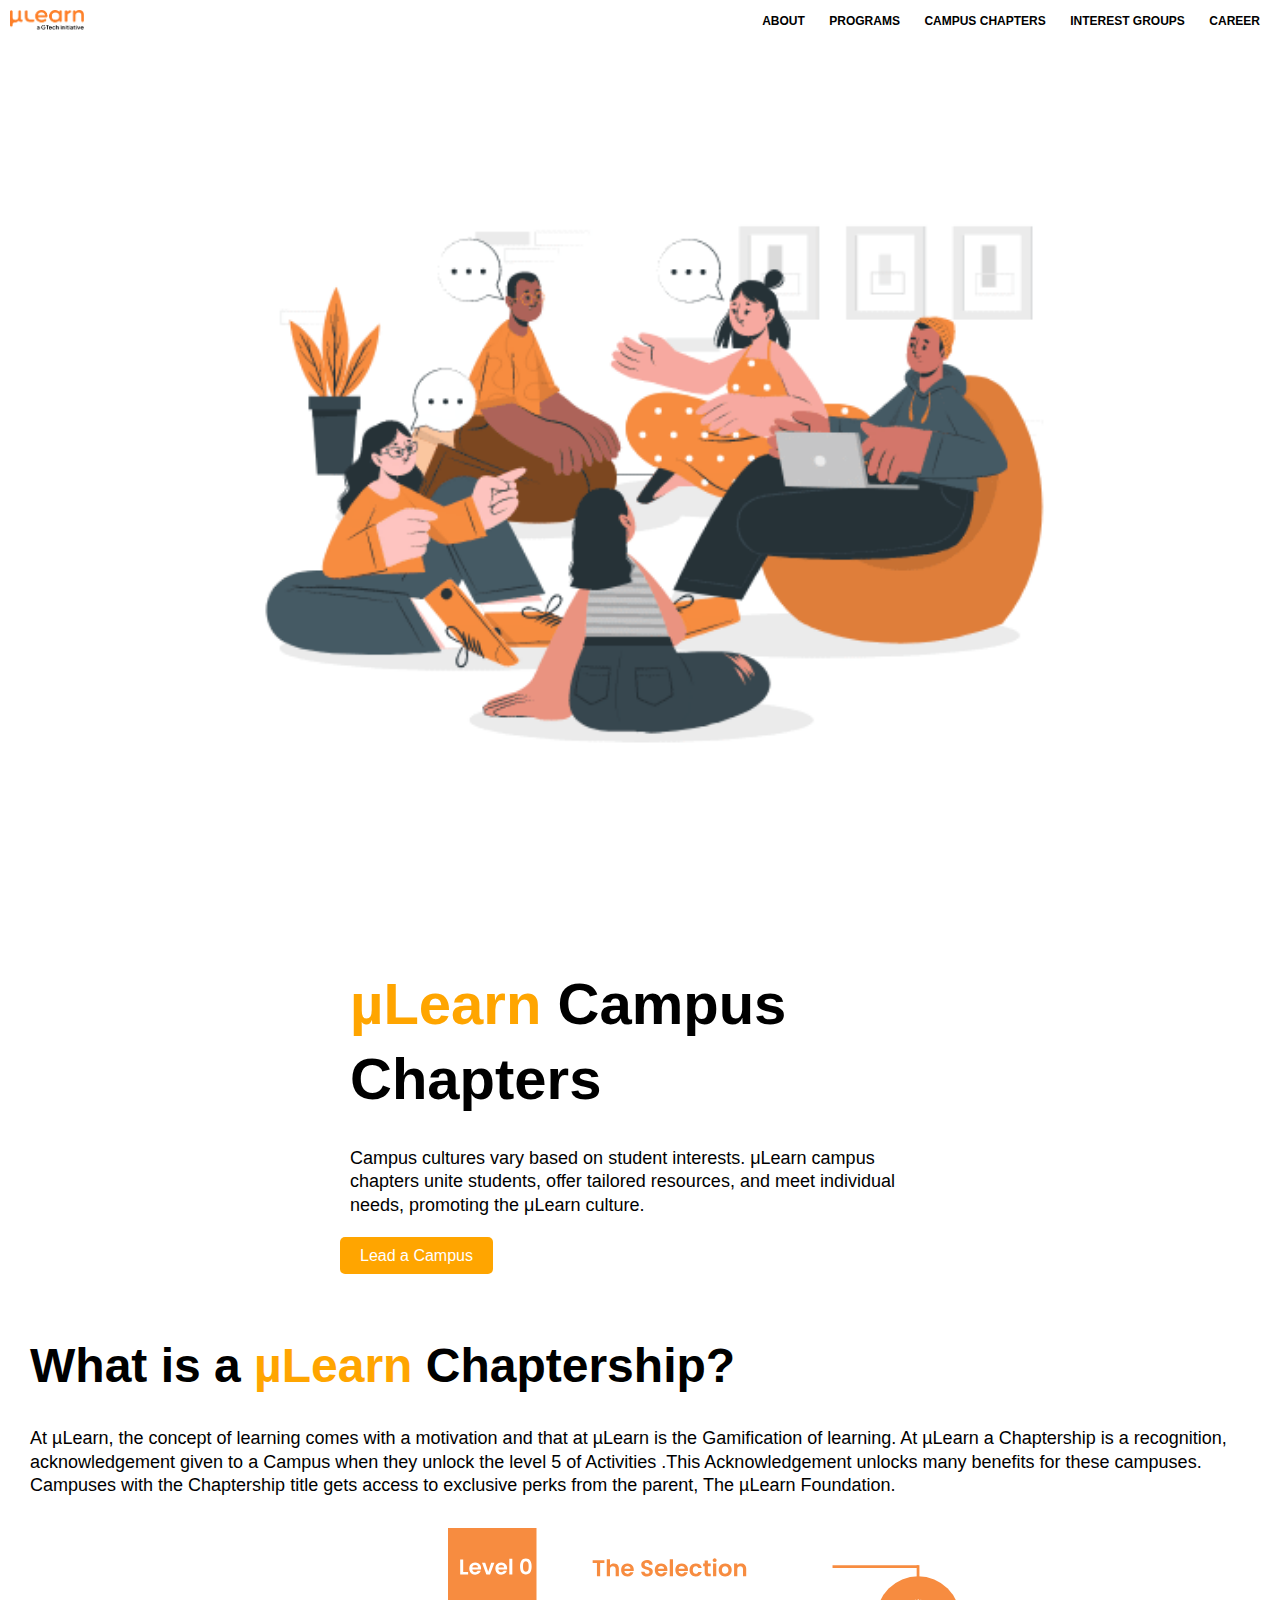
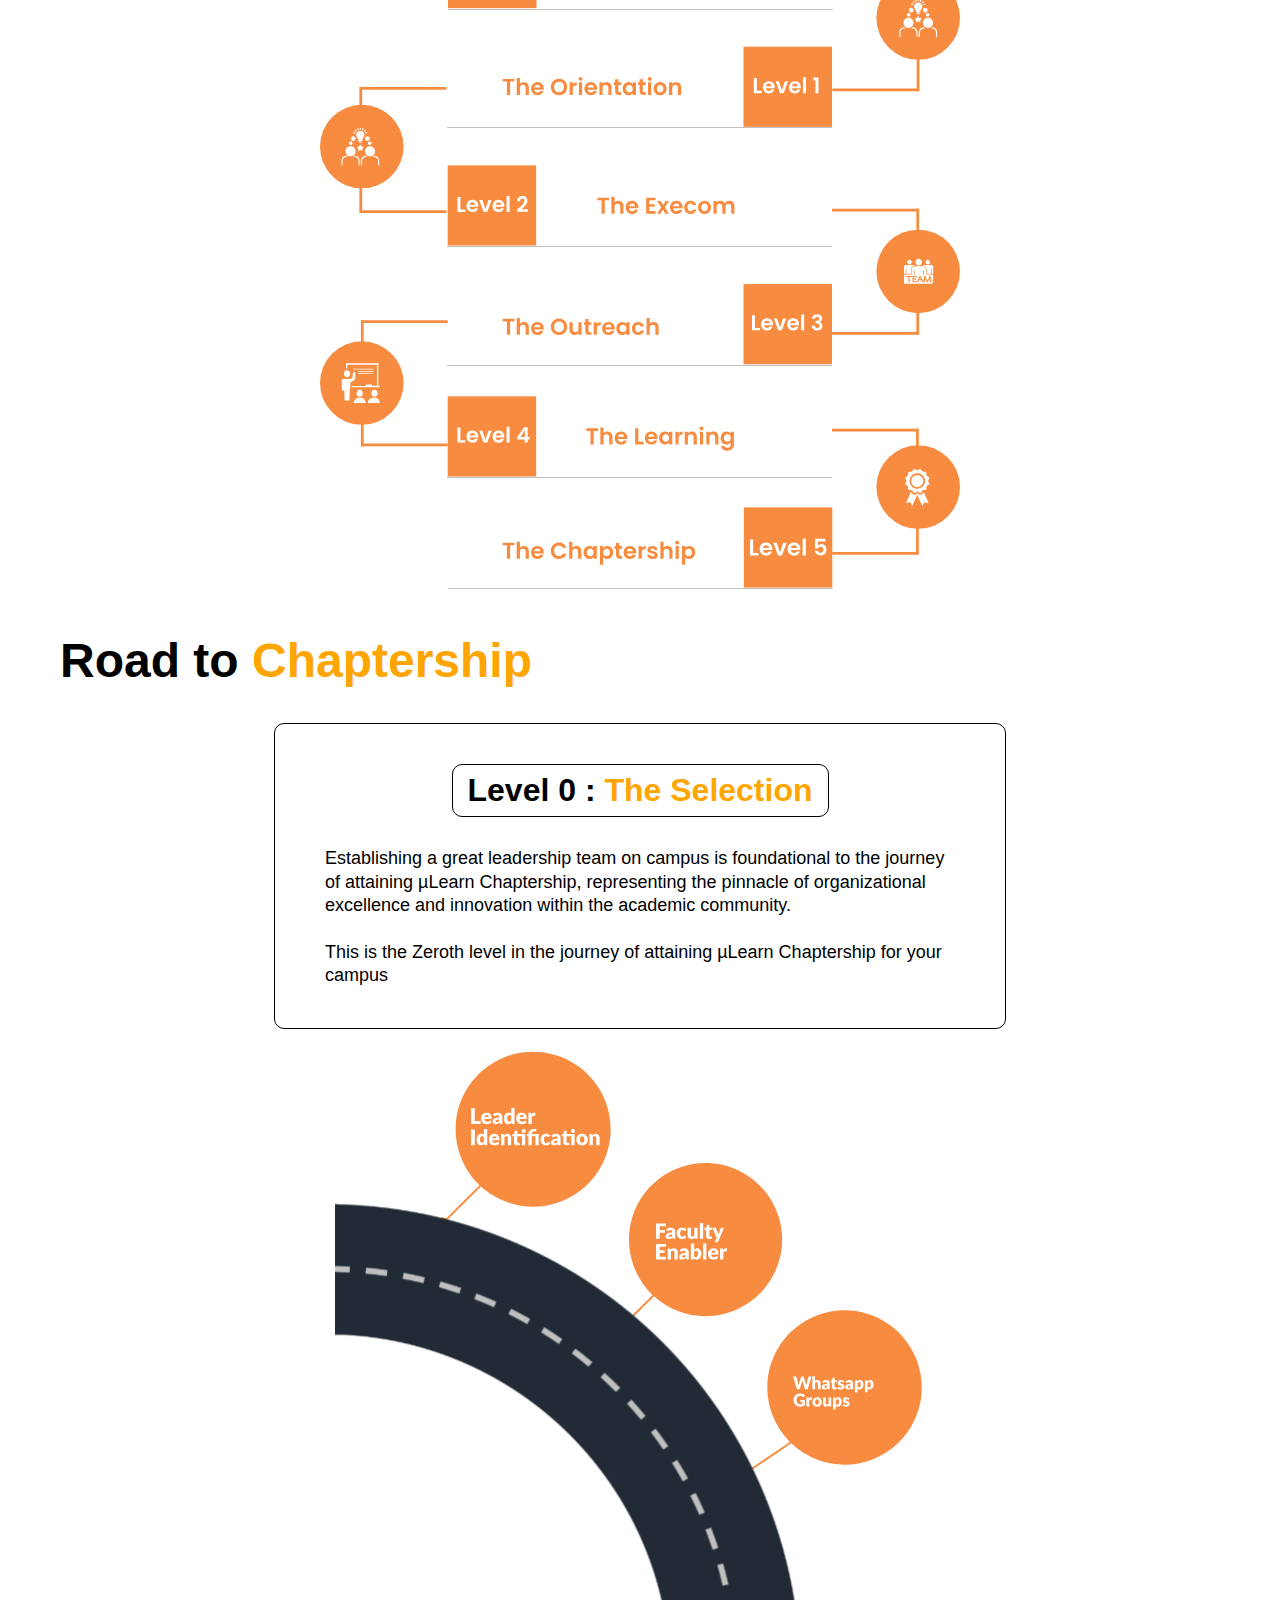
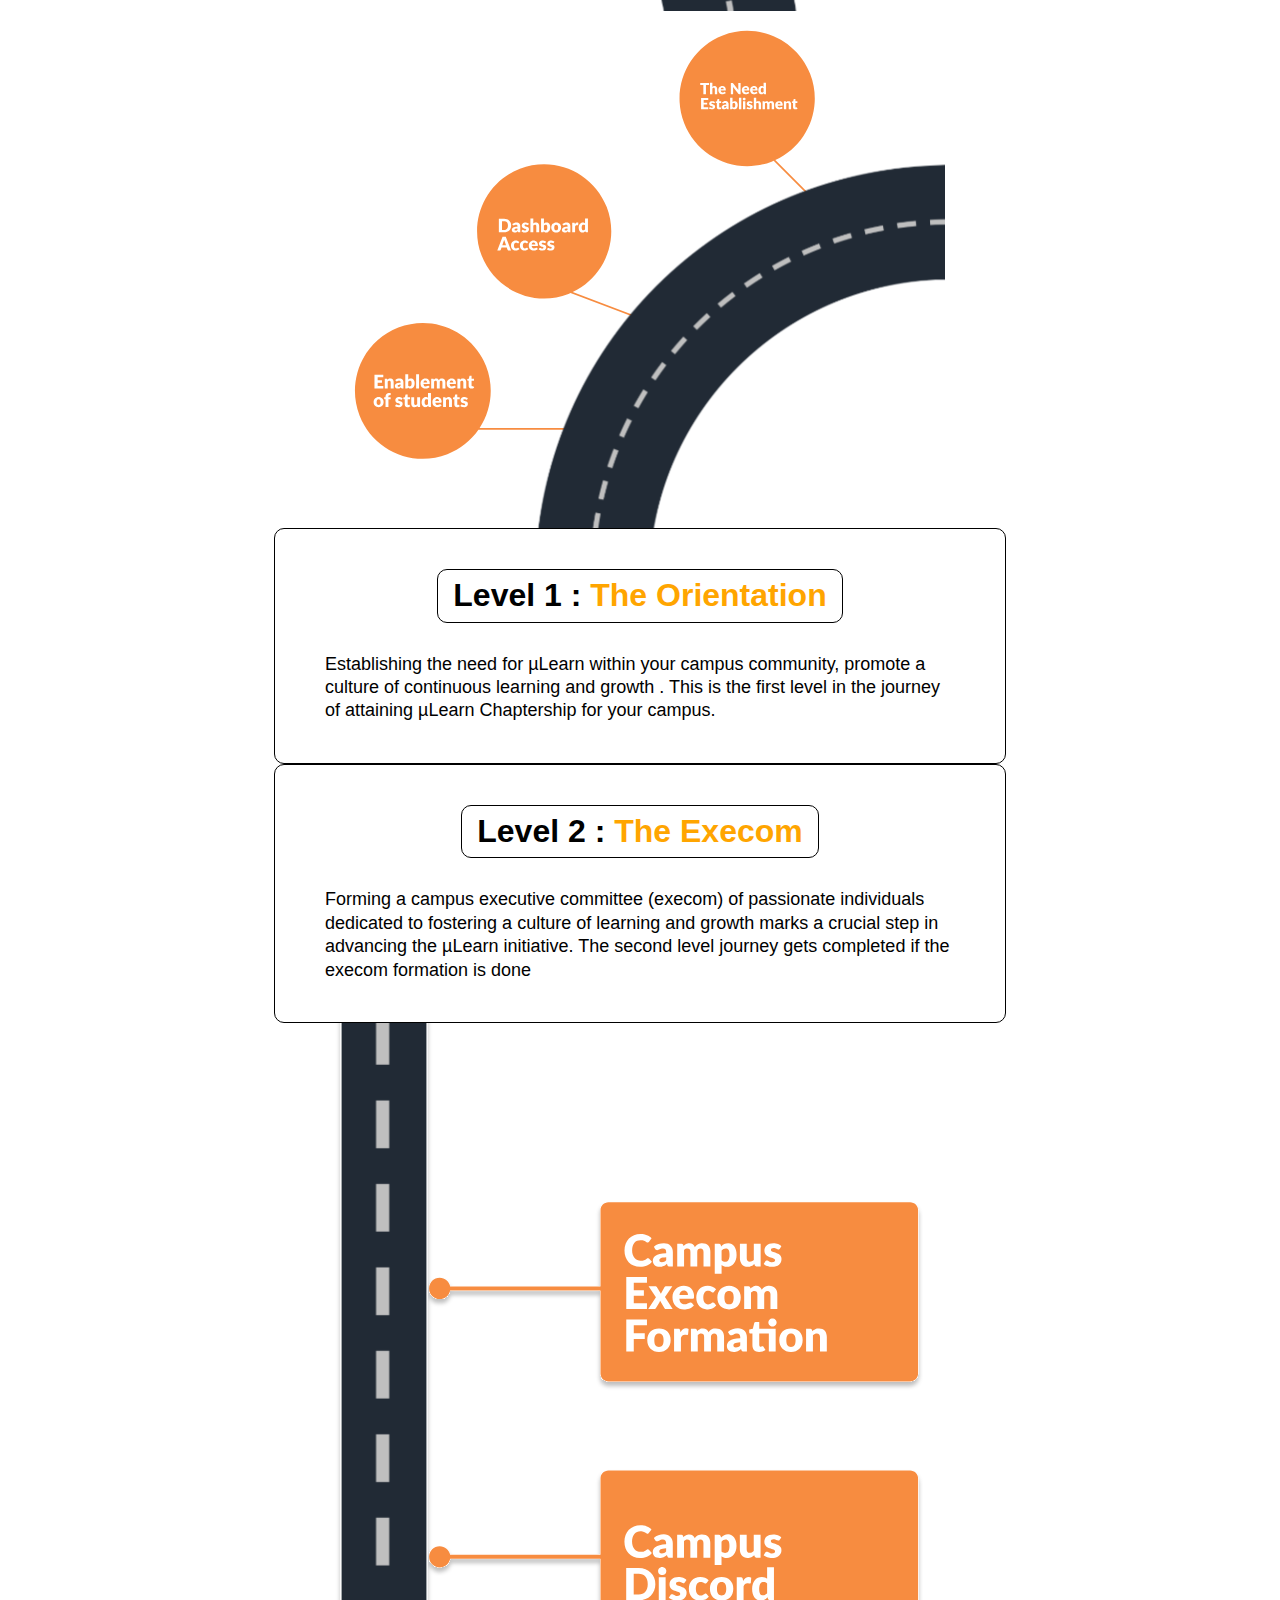
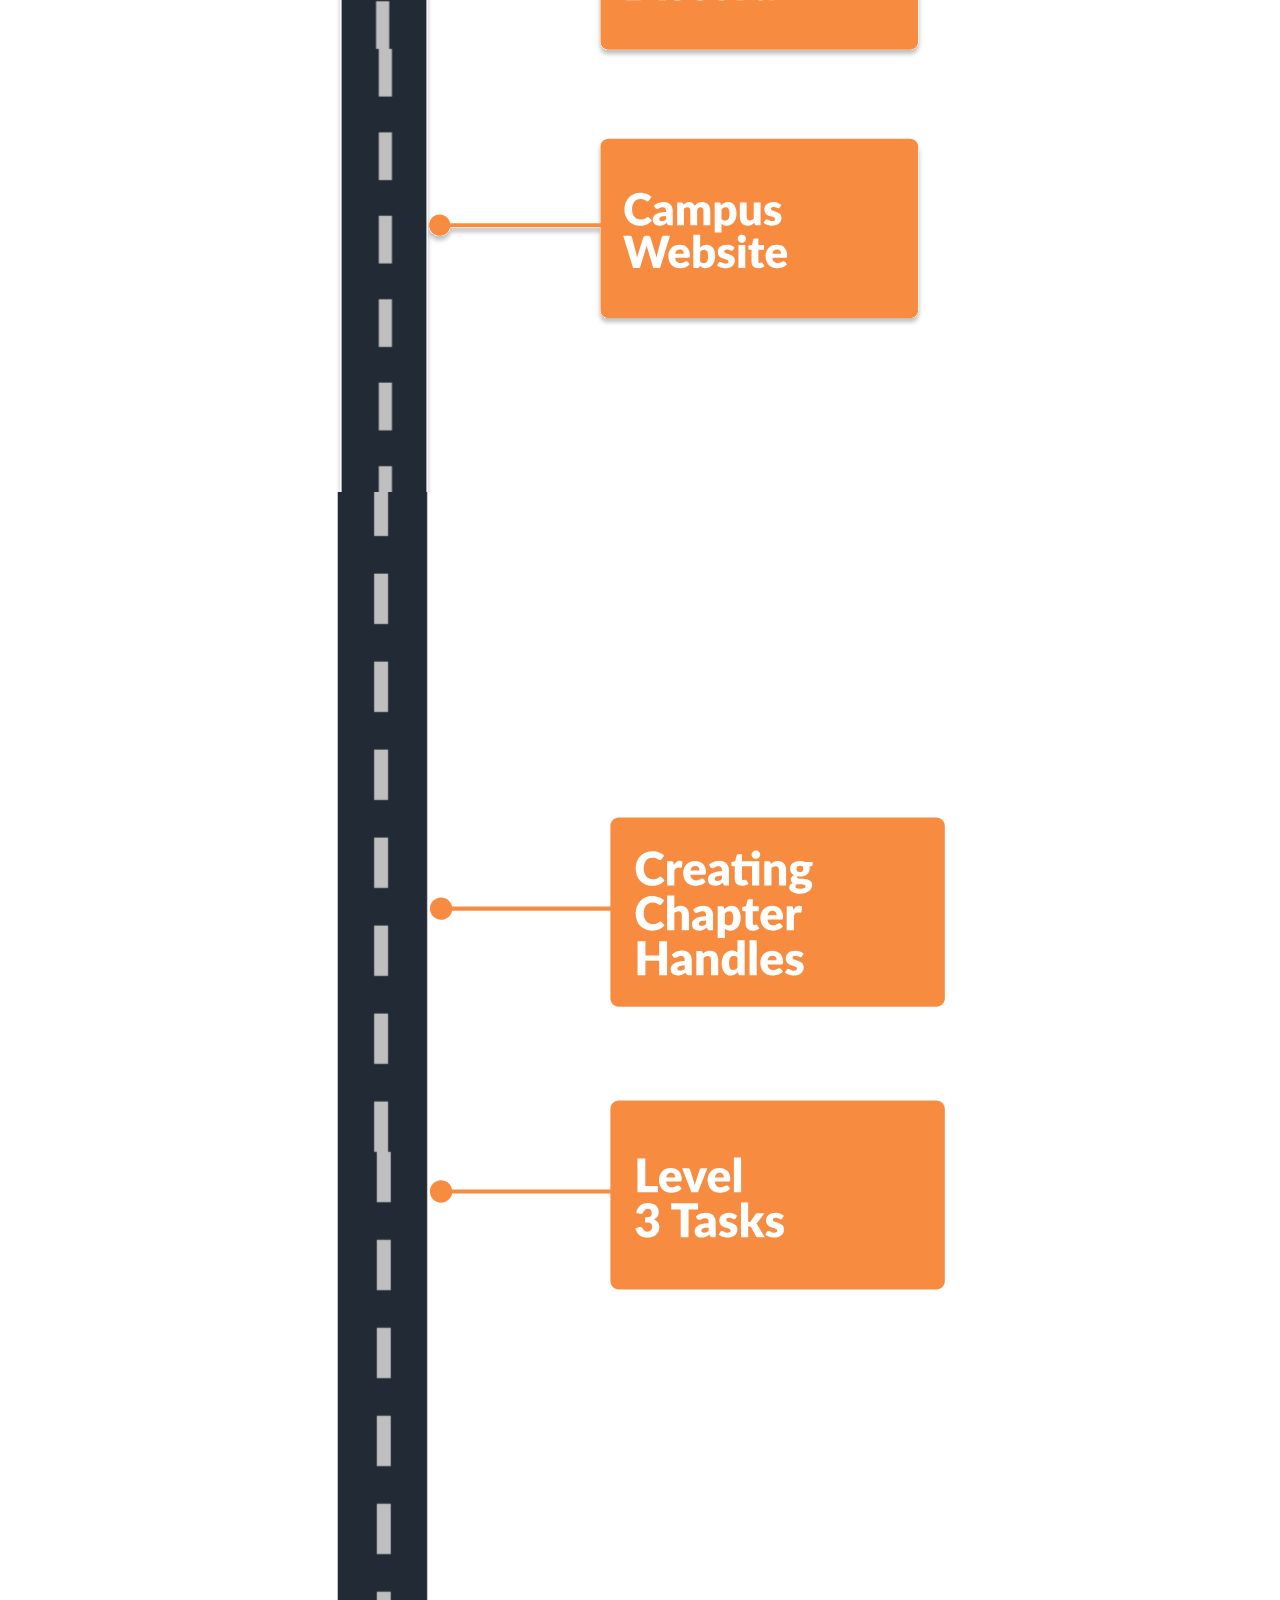
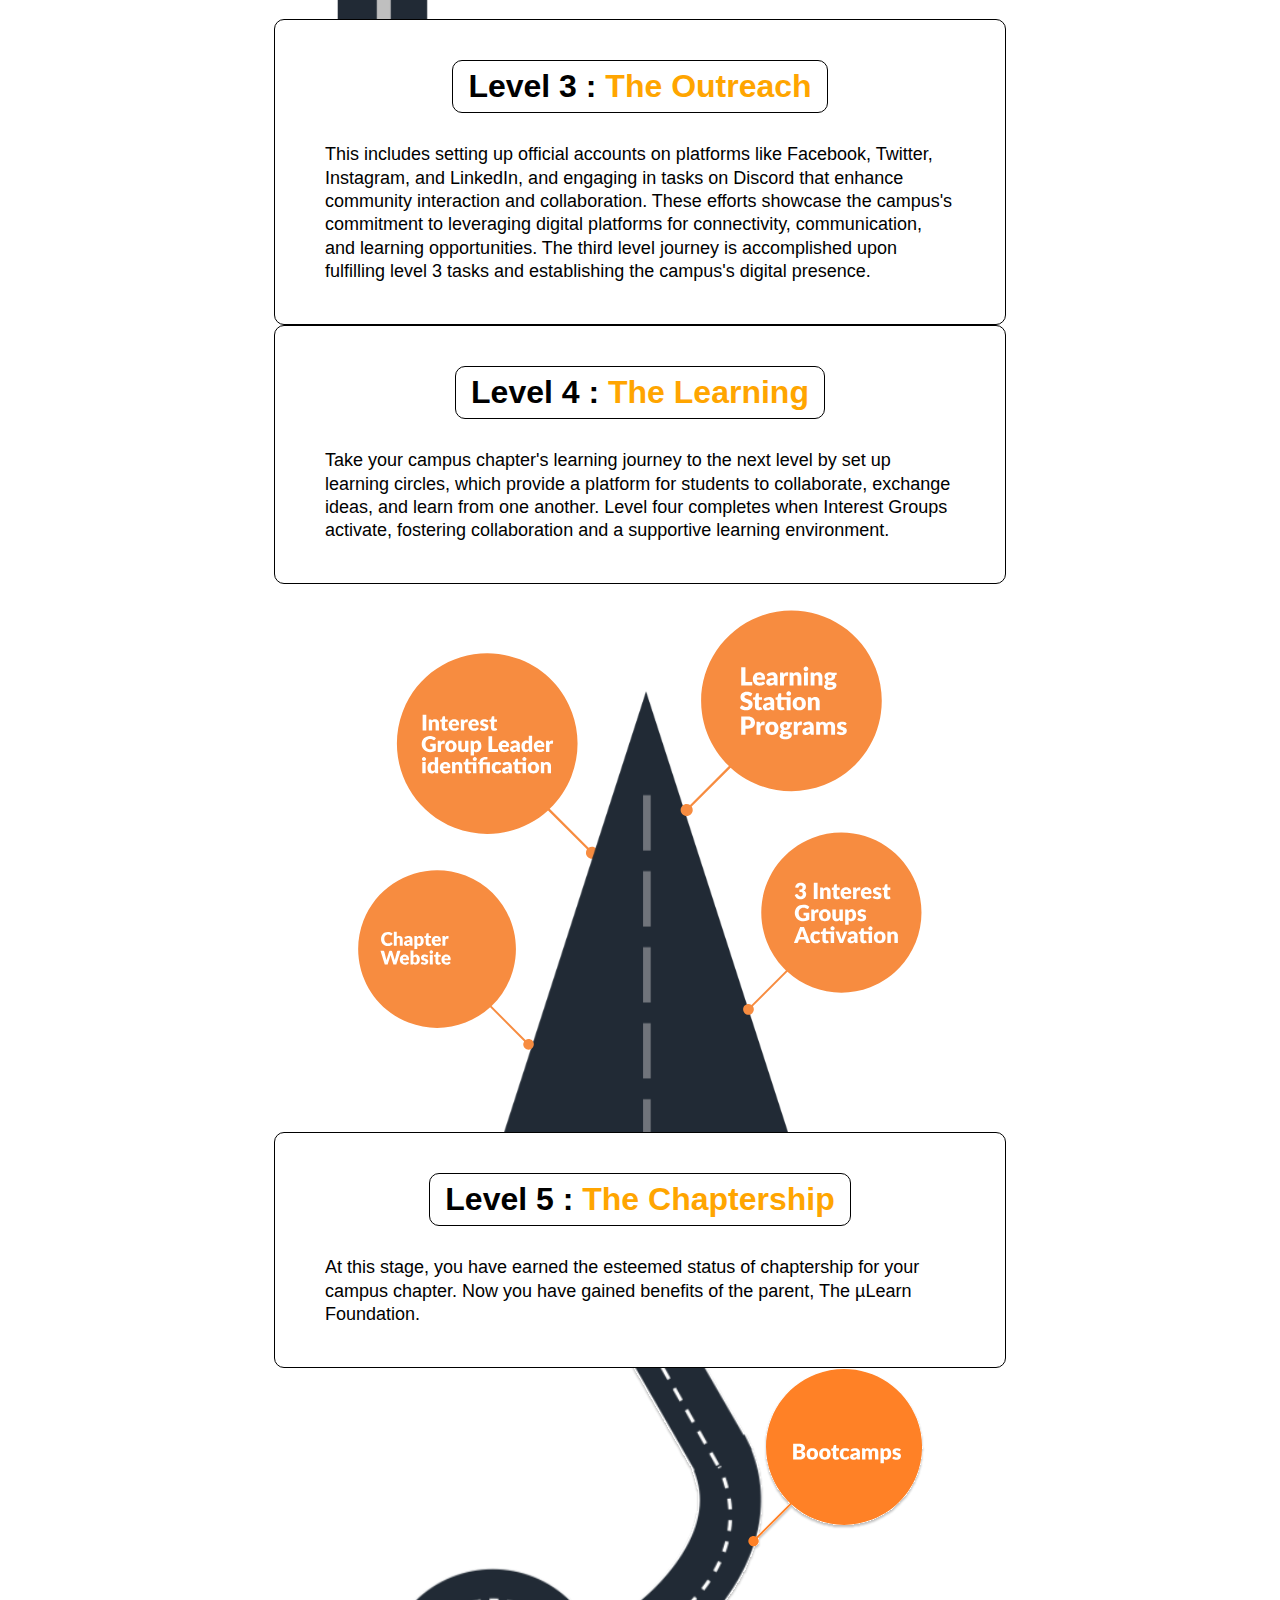
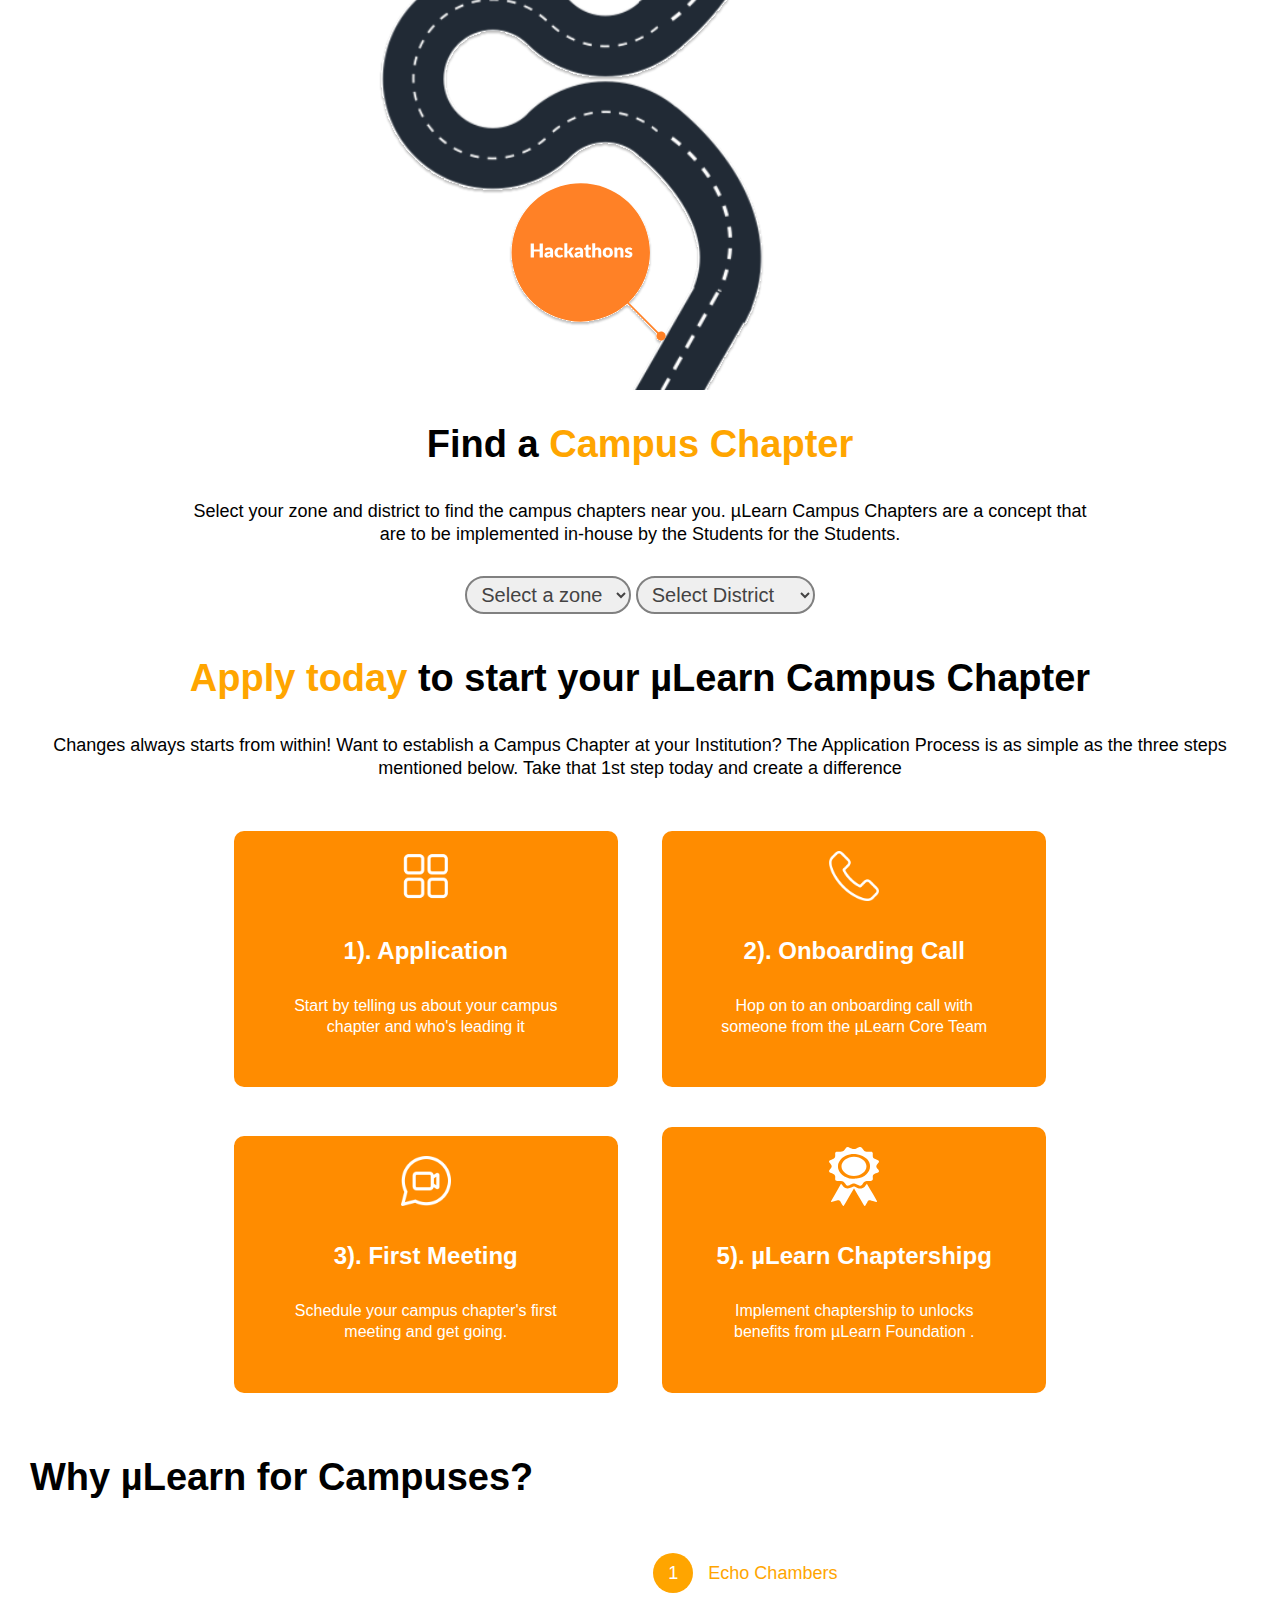
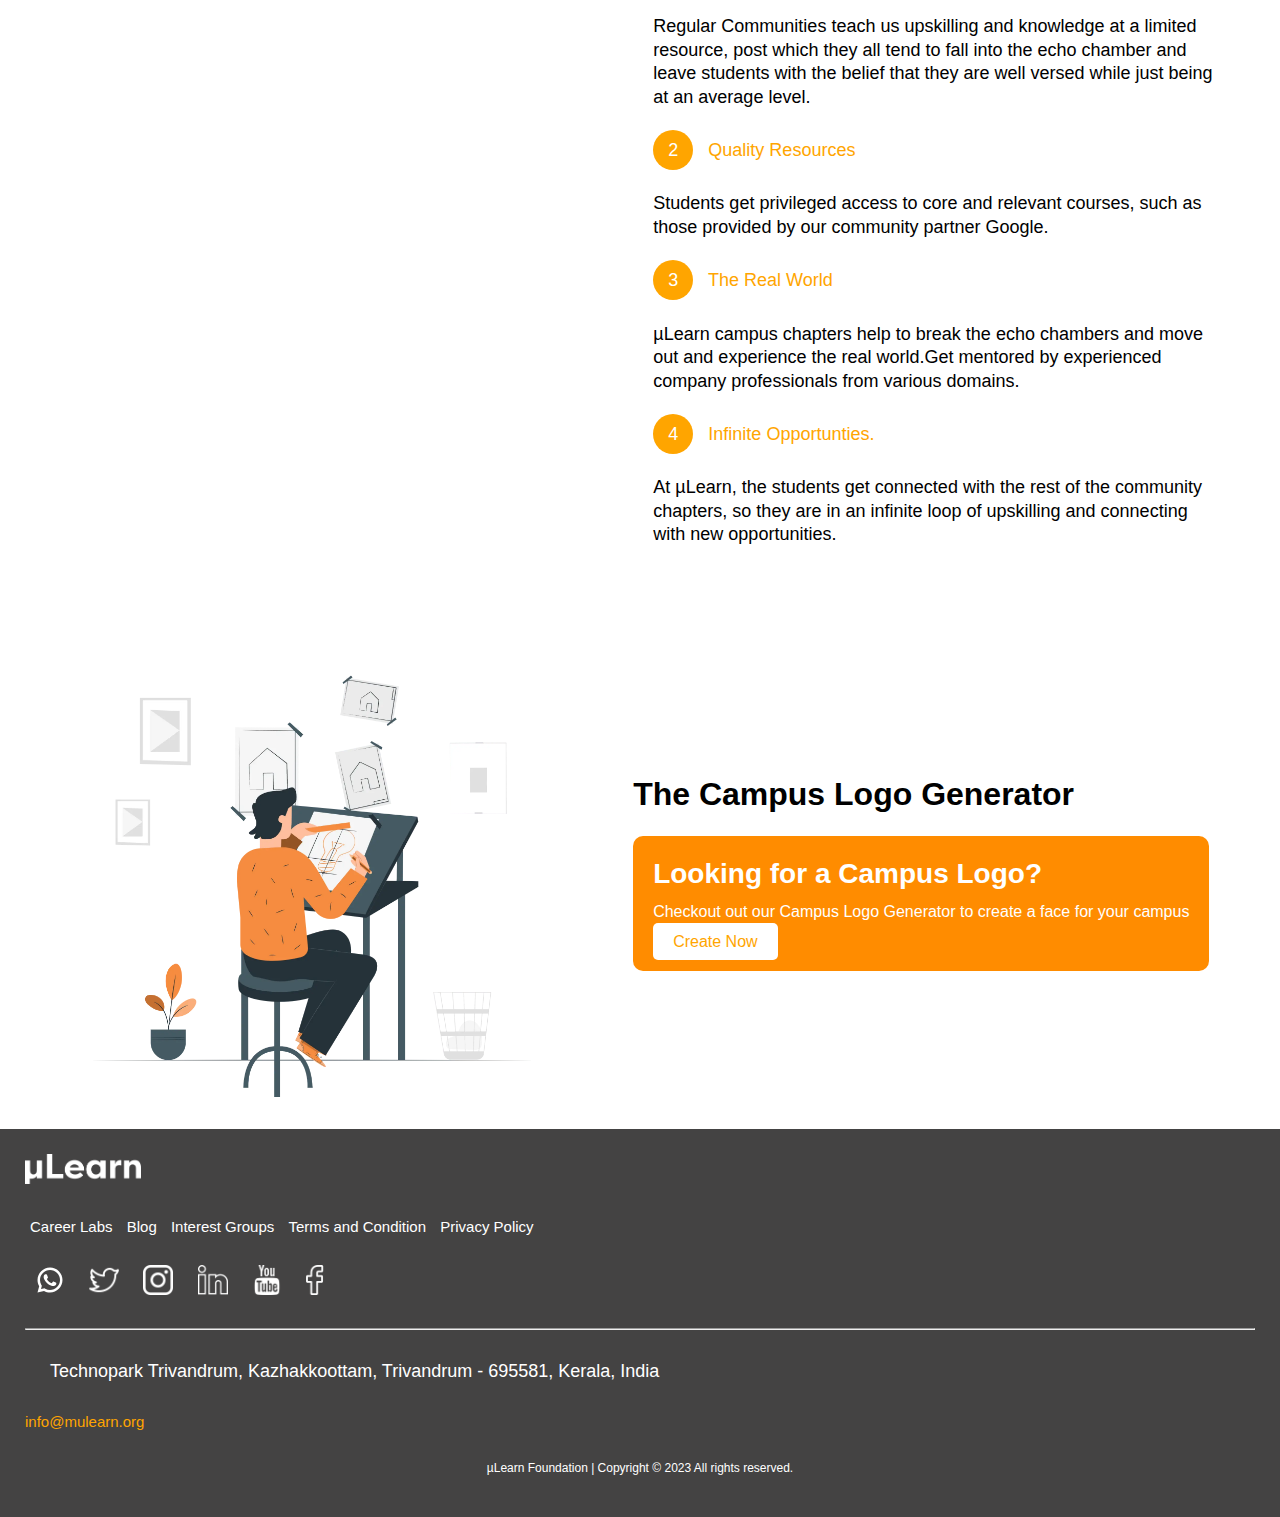
==== commit c1dd0bf2: "Update index.html" ====
--- a/main-projects/mulearn-clone/index.html
+++ b/main-projects/mulearn-clone/index.html
@@ -23,149 +23,156 @@
       </ul>
     </nav>
 
-    <div class="hero">
-      <img src="./assets/img/fvimg.gif" alt="" class="" />
-      <h1 class=""><span class="orange">µLearn</span> Campus Chapters</h1>
-      <p class=".text">
-        Campus cultures vary based on student interests. μLearn campus chapters
-        unite students, offer tailored resources, and meet individual needs,
-        promoting the μLearn culture.
-      </p>
-      <a
-        href="https://airtable.com/appraK5skTehbeWyA/shrL3j7CU9xA55hs1"
-        class="btn-orange"
-        >Lead a Campus</a
-      >
-    </div>
-
-    <div class="">
-      <h2 class="">
-        What is a <span class="orange">µLearn</span> Chaptership?
-      </h2>
-      <p class="">
-        At µLearn, the concept of learning comes with a motivation and that at
-        µLearn is the Gamification of learning. At µLearn a Chaptership is a
-        recognition, acknowledgement given to a Campus when they unlock the
-        level 5 of Activities .This Acknowledgement unlocks many benefits for
-        these campuses. Campuses with the Chaptership title gets access to
-        exclusive perks from the parent, The µLearn Foundation.
-      </p>
-      <img src="./assets/img/chaptership.svg" alt="" class="w-50" />
-
-      <section class="">
-        <h2 class="">Road to <span class="orange">Chaptership</span></h2>
-        <!-- level 0 -->
-        <div class="">
-          <div class="card">
-            <p class="card-header fw-bold">
-              <span class="">Level 0 :</span>
-              <span class="orange">The Selection</span>
-            </p>
-            <p class="">
-              Establishing a great leadership team on campus is foundational to
-              the journey of attaining µLearn Chaptership, representing the
-              pinnacle of organizational excellence and innovation within the
-              academic community. This is the Zeroth level in the journey of
-              attaining µLearn Chaptership for your campus
-            </p>
-          </div>
-          <img src="./assets/img/level0.svg" alt="" class="" />
-        </div>
-
-        <!-- level 1 -->
-        <div class="">
-          <div class="card">
-            <p class="card-header">
-              <span class="">Level 1 :</span>
-              <span class="orange">The Orientation</span>
-            </p>
-            <p class="">
-              Establishing the need for µLearn within your campus community,
-              promote a culture of continuous learning and growth . This is the
-              first level in the journey of attaining µLearn Chaptership for
-              your campus.
-            </p>
-          </div>
-          <img src="./assets/img/level1.svg" alt="" class="" />
-        </div>
-
-        <!-- level 2 -->
-        <div class="">
-          <div class="card">
-            <p class="card-header">
-              <span class="">Level 2 :</span>
-              <span class="orange">The Execom</span>
-            </p>
-            <p class="">
-              Forming a campus executive committee (execom) of passionate
-              individuals dedicated to fostering a culture of learning and
-              growth marks a crucial step in advancing the µLearn initiative.
-              The second level journey gets completed if the execom formation is
-              done
-            </p>
-          </div>
-          <img src="./assets/img/level2.svg" alt="" class="" />
-        </div>
-
-        <!-- level 3 -->
-        <div class="">
-          <div class="card">
-            <p class="card-header">
-              <span class="">Level 3 :</span>
-              <span class="orange">The Outreach</span>
-            </p>
-            <p class="">
-              This includes setting up official accounts on platforms like
-              Facebook, Twitter, Instagram, and LinkedIn, and engaging in tasks
-              on Discord that enhance community interaction and collaboration.
-              These efforts showcase the campus's commitment to leveraging
-              digital platforms for connectivity, communication, and learning
-              opportunities. The third level journey is accomplished upon
-              fulfilling level 3 tasks and establishing the campus's digital
-              presence.
-            </p>
-          </div>
-          <img src="./assets/img/level3.svg" alt="" class="" />
-        </div>
-
-        <!-- level 4 -->
-        <div class="">
-          <div class="card">
-            <p class="card-header">
-              <span class="">Level 4 :</span>
-              <span class="orange">The Learning</span>
-            </p>
-            <p class="">
-              Take your campus chapter's learning journey to the next level by
-              set up learning circles, which provide a platform for students to
-              collaborate, exchange ideas, and learn from one another. Level
-              four completes when Interest Groups activate, fostering
-              collaboration and a supportive learning environment.
-            </p>
-          </div>
-          <img src="./assets/img/level4.svg" alt="" class="" />
-        </div>
-
-        <!-- level 5 -->
-        <div class="">
-          <div class="card">
-            <p class="card-header">
-              <span class="">Level 5 :</span>
-              <span class="orange">The Chaptership</span>
-            </p>
-            <p class="">
-              At this stage, you have earned the esteemed status of chaptership
-              for your campus chapter. Now you have gained benefits of the
-              parent, The µLearn Foundation.
-            </p>
-          </div>
-          <img src="./assets/img/level5.svg" alt="" class="" />
-        </div>
-      </section>
-    </div>
-
-    <div class="">
-      <h2 class="">Find a <span class="orange">Campus Chapter</span></h2>
+    <div class="hero flex-row">
+      <img src="./assets/img/fvimg.gif" alt="" class="hero-img" />
+      <div class="">
+        <h1 class="title">
+          <span class="orange">µLearn</span> Campus Chapters
+        </h1>
+        <p class=".text">
+          Campus cultures vary based on student interests. μLearn campus
+          chapters unite students, offer tailored resources, and meet individual
+          needs, promoting the μLearn culture.
+        </p>
+        <a
+          href="https://airtable.com/appraK5skTehbeWyA/shrL3j7CU9xA55hs1"
+          class="btn-orange"
+          >Lead a Campus</a
+        >
+      </div>
+    </div>
+
+    <div class="sections flex-row">
+      <div class="">
+        <h2 class="">
+          What is a <span class="orange">µLearn</span> Chaptership?
+        </h2>
+        <p class="">
+          At µLearn, the concept of learning comes with a motivation and that at
+          µLearn is the Gamification of learning. At µLearn a Chaptership is a
+          recognition, acknowledgement given to a Campus when they unlock the
+          level 5 of Activities .This Acknowledgement unlocks many benefits for
+          these campuses. Campuses with the Chaptership title gets access to
+          exclusive perks from the parent, The µLearn Foundation.
+        </p>
+      </div>
+      <img src="./assets/img/chaptership.svg" alt="" class="lvl-img w-50" />
+    </div>
+
+    <div class="sections roadmap">
+      <h2 class="">Road to <span class="orange">Chaptership</span></h2>
+      <!-- level 0 -->
+      <div class="flex-row">
+        <div class="card">
+          <p class="card-header fw-bold">
+            <span class="">Level 0 :</span>
+            <span class="orange">The Selection</span>
+          </p>
+          <p class="">
+            Establishing a great leadership team on campus is foundational to
+            the journey of attaining µLearn Chaptership, representing the
+            pinnacle of organizational excellence and innovation within the
+            academic community.
+            <br /><br />
+            This is the Zeroth level in the journey of attaining µLearn
+            Chaptership for your campus
+          </p>
+        </div>
+        <img src="./assets/img/level0.svg" alt="" class="lvl-img" />
+      </div>
+
+      <!-- level 1 -->
+      <div class="flex-row">
+        <img src="./assets/img/level1.svg" alt="" class="lvl-img" />
+        <div class="card">
+          <p class="card-header">
+            <span class="">Level 1 :</span>
+            <span class="orange">The Orientation</span>
+          </p>
+          <p class="">
+            Establishing the need for µLearn within your campus community,
+            promote a culture of continuous learning and growth . This is the
+            first level in the journey of attaining µLearn Chaptership for your
+            campus.
+          </p>
+        </div>
+      </div>
+
+      <!-- level 2 -->
+      <div class="flex-row">
+        <div class="card">
+          <p class="card-header">
+            <span class="">Level 2 :</span>
+            <span class="orange">The Execom</span>
+          </p>
+          <p class="">
+            Forming a campus executive committee (execom) of passionate
+            individuals dedicated to fostering a culture of learning and growth
+            marks a crucial step in advancing the µLearn initiative. The second
+            level journey gets completed if the execom formation is done
+          </p>
+        </div>
+        <img src="./assets/img/level2.svg" alt="" class="lvl-img" />
+      </div>
+
+      <!-- level 3 -->
+      <div class="flex-row">
+        <img src="./assets/img/level3.svg" alt="" class="lvl-img" />
+        <div class="card">
+          <p class="card-header">
+            <span class="">Level 3 :</span>
+            <span class="orange">The Outreach</span>
+          </p>
+          <p class="">
+            This includes setting up official accounts on platforms like
+            Facebook, Twitter, Instagram, and LinkedIn, and engaging in tasks on
+            Discord that enhance community interaction and collaboration. These
+            efforts showcase the campus's commitment to leveraging digital
+            platforms for connectivity, communication, and learning
+            opportunities. The third level journey is accomplished upon
+            fulfilling level 3 tasks and establishing the campus's digital
+            presence.
+          </p>
+        </div>
+      </div>
+
+      <!-- level 4 -->
+      <div class="flex-row">
+        <div class="card">
+          <p class="card-header">
+            <span class="">Level 4 :</span>
+            <span class="orange">The Learning</span>
+          </p>
+          <p class="">
+            Take your campus chapter's learning journey to the next level by set
+            up learning circles, which provide a platform for students to
+            collaborate, exchange ideas, and learn from one another. Level four
+            completes when Interest Groups activate, fostering collaboration and
+            a supportive learning environment.
+          </p>
+        </div>
+        <img src="./assets/img/level4.svg" alt="" class="lvl-img" />
+      </div>
+
+      <!-- level 5 -->
+      <div class="flex-row">
+        <div class="card">
+          <p class="card-header">
+            <span class="">Level 5 :</span>
+            <span class="orange">The Chaptership</span>
+          </p>
+          <p class="">
+            At this stage, you have earned the esteemed status of chaptership
+            for your campus chapter. Now you have gained benefits of the parent,
+            The µLearn Foundation.
+          </p>
+        </div>
+        <img src="./assets/img/level5.svg" alt="" class="lvl-img" />
+      </div>
+    </div>
+
+    <div class="sections find">
+      <h3 class="">Find a <span class="orange">Campus Chapter</span></h3>
       <p class="">
         Select your zone and district to find the campus chapters near you.
         µLearn Campus Chapters are a concept that are to be implemented in-house
@@ -199,11 +206,11 @@
       </div>
     </div>
 
-    <div class="apply">
-      <h2 class="">
+    <div class="apply sections">
+      <h3 class="">
         <span class="orange">Apply today</span> to start your µLearn Campus
         Chapter
-      </h2>
+      </h3>
       <p class="">
         Changes always starts from within! Want to establish a Campus Chapter at
         your Institution? The Application Process is as simple as the three
@@ -214,8 +221,8 @@
       <section class="">
         <img src="./assets/img/application.webp" alt="" class="" />
         <p class="title">1). Application</p>
-        <p class="">
-          Start by tedesclling us about your campus chapter and who's leading it
+        <p class="desc">
+          Start by telling us about your campus chapter and who's leading it
         </p>
       </section>
 
@@ -247,86 +254,92 @@
       </section>
     </div>
 
-    <div class="">
-      <h2 class="">Why µLearn for Campuses?</h2>
-      <iframe
-        width="560"
-        height="315"
-        src="https://www.youtube.com/embed/3sycnoFCeaM?si=MkU83qWSOyHbeVKB"
-        title="YouTube video player"
-        frameborder="0"
-        allow="accelerometer; autoplay; clipboard-write; encrypted-media; gyroscope; picture-in-picture; web-share"
-        referrerpolicy="strict-origin-when-cross-origin"
-        allowfullscreen
-      ></iframe>
-
-      <!-- Echo Chambers -->
-      <div class="mu-campus">
-        <p class="">
-          <span class="number">1</span>
-          <span class="title">Echo Chambers</span>
-        </p>
-        <p class="desc">
-          Regular Communities teach us upskilling and knowledge at a limited
-          resource, post which they all tend to fall into the echo chamber and
-          leave students with the belief that they are well versed while just
-          being at an average level.
-        </p>
-      </div>
-
-      <!-- Quality Resources -->
-      <div class="mu-campus">
-        <p class="">
-          <span class="number">2</span>
-          <span class="title">Quality Resources</span>
-        </p>
-        <p class="desc">
-          Students get privileged access to core and relevant courses, such as
-          those provided by our community partner Google.
-        </p>
-      </div>
-
-      <!-- The Real World -->
-      <div class="mu-campus">
-        <p class="">
-          <span class="number">3</span>
-          <span class="title">The Real World</span>
-        </p>
-        <p class="desc">
-          µLearn campus chapters help to break the echo chambers and move out
-          and experience the real world.Get mentored by experienced company
-          professionals from various domains.
-        </p>
-      </div>
-
-      <!-- Infinite Opportunties. -->
-      <div class="mu-campus">
-        <p class="">
-          <span class="number">4</span>
-          <span class="title">Infinite Opportunties.</span>
-        </p>
-        <p class="desc">
-          At µLearn, the students get connected with the rest of the community
-          chapters, so they are in an infinite loop of upskilling and connecting
-          with new opportunities.
-        </p>
+    <div class="sections">
+      <h3 class="">Why µLearn for Campuses?</h3>
+      <div class="flex-row">
+        <iframe
+          width="560"
+          height="315"
+          src="https://www.youtube.com/embed/3sycnoFCeaM?si=MkU83qWSOyHbeVKB"
+          title="YouTube video player"
+          frameborder="0"
+          allow="accelerometer; autoplay; clipboard-write; encrypted-media; gyroscope; picture-in-picture; web-share"
+          referrerpolicy="strict-origin-when-cross-origin"
+          allowfullscreen
+        ></iframe>
+
+        <div class="w-md-50">
+          <!-- Echo Chambers -->
+          <div class="mu-campus">
+            <p class="">
+              <span class="number">1</span>
+              <span class="title">Echo Chambers</span>
+            </p>
+            <p class="desc">
+              Regular Communities teach us upskilling and knowledge at a limited
+              resource, post which they all tend to fall into the echo chamber
+              and leave students with the belief that they are well versed while
+              just being at an average level.
+            </p>
+          </div>
+
+          <!-- Quality Resources -->
+          <div class="mu-campus">
+            <p class="">
+              <span class="number">2</span>
+              <span class="title">Quality Resources</span>
+            </p>
+            <p class="desc">
+              Students get privileged access to core and relevant courses, such
+              as those provided by our community partner Google.
+            </p>
+          </div>
+
+          <!-- The Real World -->
+          <div class="mu-campus">
+            <p class="">
+              <span class="number">3</span>
+              <span class="title">The Real World</span>
+            </p>
+            <p class="desc">
+              µLearn campus chapters help to break the echo chambers and move
+              out and experience the real world.Get mentored by experienced
+              company professionals from various domains.
+            </p>
+          </div>
+
+          <!-- Infinite Opportunties. -->
+          <div class="mu-campus">
+            <p class="">
+              <span class="number">4</span>
+              <span class="title">Infinite Opportunties.</span>
+            </p>
+            <p class="desc">
+              At µLearn, the students get connected with the rest of the
+              community chapters, so they are in an infinite loop of upskilling
+              and connecting with new opportunities.
+            </p>
+          </div>
+        </div>
       </div>
     </div>
 
     <!-- logo generate -->
-    <div class="logo-gen">
+    <div class="logo-gen sections flex-row">
       <img src="./assets/img/logogen.webp" alt="" class="" />
-      <h2 class="">The Campus Logo Generator</h2>
-      <section class="apply">
-        <h3 class="title">Looking for a Campus Logo?</h3>
-        <p class="">
-          Checkout out our Campus Logo Generator to create a face for your
-          campus
-        </p>
-        <a href="https://mulearn.org/campus-logo-generator" class=""
-          >Create Now</a
-        >
-      </section>
+      <div class="">
+        <h3 class="title">The Campus Logo Generator</h3>
+        <section class="apply">
+          <h3 class="title">Looking for a Campus Logo?</h3>
+          <p class="desc">
+            Checkout out our Campus Logo Generator to create a face for your
+            campus
+          </p>
+          <a href="https://mulearn.org/campus-logo-generator" class=""
+            >Create Now</a
+          >
+        </section>
+      </div>
     </div>
 
     <footer class="">
--- a/main-projects/mulearn-clone/styles.css
+++ b/main-projects/mulearn-clone/styles.css
@@ -6,7 +6,11 @@
   font-family: sans-serif;
 }
 
-img {
+body {
+  margin: 0;
+}
+
+.lvl-img {
   width: 50%;
   display: block;
   margin: auto;
@@ -20,12 +24,17 @@
   font-size: 40px;
 }
 
+h3 {
+  font-size: 32px;
+}
+
 p {
   font-size: 18px;
 }
 
 h1,
 h2,
+h3,
 p {
   margin: 20px;
   line-height: 130%;
@@ -43,10 +52,14 @@
   color: orange;
 }
 
+.sections {
+  margin-top: 40px;
+}
+
 .btn-orange {
   background-color: orange;
   color: white;
-  padding: 10px;
+  padding: 10px 20px;
   border-radius: 5px;
   margin: 20px;
 }
@@ -57,23 +70,26 @@
 
 nav {
   padding: 10px;
-}
-
-nav img{
-    height: 50px;
-    width: auto;
-}
-
-nav img,
+  display: flex;
+  align-items: center;
+}
+
+nav img {
+  height: 20px;
+  width: auto;
+  margin-right: auto; /* Add this line */
+}
+
 nav ul {
-  display: inline-block;
+  margin-left: auto;
 }
 
 nav ul li {
   list-style: none;
   display: inline-block;
   margin: 0 10px;
-  font-size: 16px;
+  font-size: 12px;
+  font-weight: 600;
   text-transform: uppercase;
   transition: all 0.5s;
 }
@@ -82,20 +98,12 @@
   color: orange;
 }
 
-nav ul {
-  margin: 0 20px;
-}
-
 .hero {
   text-align: center;
 }
 
 .hero img {
   width: 70%;
-}
-
-.hero p {
-  text-align: left;
 }
 
 .card {
@@ -103,7 +111,7 @@
   border: 1px solid black;
   padding: 10px 20px;
   border-radius: 10px;
-  margin: 0 auto;
+  margin: 20px auto;
 }
 
 .card-header {
@@ -130,54 +138,64 @@
 .apply section {
   background-color: darkorange;
   color: white;
+  width: 85%;
   display: inline-block;
-  width: 40%;
+  margin: 10px 30px;
+  padding: 20px;
+  border-radius: 10px;
+  text-align: center;
+}
+
+.apply section img {
+  display: inline-block;
+  width: 50px;
+}
+
+.apply section .title {
+  font-size: 24px;
+  font-weight: 700;
+}
+.apply section .desc {
+  font-size: 16px;
+}
+.mu-campus {
+  padding: 0 10px;
+  margin: 5px 0;
+}
+
+.mu-campus .number {
+  background-color: orange;
+  color: white;
+  padding: 10px 15px;
+  border-radius: 50%;
+  margin-right: 10px;
+}
+
+.mu-campus .title {
+  color: orange;
+}
+
+.logo-gen .apply {
+  background-color: darkorange;
+  color: white;
   margin: 20px;
   padding: 20px;
   border-radius: 10px;
-  text-align: center;
-}
-
-.apply section img {
-  display: inline-block;
-  width: 50px;
-}
-
-.apply section .title {
+  text-align: left;
+}
+
+.logo-gen h3 {
   font-size: 24px;
-  font-weight: 700;
-}
-
-.mu-campus {
-  padding: 0 10px;
-  margin: 5px 0;
-}
-
-.mu-campus .number {
-  background-color: orange;
-  color: white;
-  padding: 10px 15px;
-  border-radius: 50%;
-  margin-right: 10px;
-}
-
-.mu-campus .title {
-  color: orange;
-}
-
-.logo-gen section {
-  
-    background-color: darkorange;
-    color: white;
-    margin: 20px;
-    padding: 20px;
-    border-radius: 10px;
-    text-align: left;
-  
+  margin: 20px;
+}
+
+.logo-gen .apply .title {
+  margin: 0;
 }
 
 .logo-gen section p {
   margin: 10px 0;
+  font-size: 16px;
 }
 .logo-gen section a {
   background-color: white;
@@ -220,3 +238,96 @@
   color: orange;
   transition: all 0.5s;
 }
+
+@media (min-width: 768px) {
+  h1 {
+    font-size: 58px;
+  }
+
+  nav img {
+    display: flex;
+  }
+
+  h2 {
+    font-size: 48px;
+  }
+
+  h3 {
+    font-size: 38px;
+  }
+
+  p {
+    font-size: 18px;
+  }
+
+  h1,
+  h2,
+  h3,
+  p {
+    margin: 30px;
+    line-height: 130%;
+  }
+
+  .flex-row {
+    display: flex;
+    flex-direction: row;
+    justify-content: space-evenly;
+    align-items: center;
+    flex-wrap: wrap;
+  }
+
+  .hero {
+    text-align: left;
+  }
+
+  .hero div {
+    width: 50%;
+  }
+  .roadmap {
+    padding: 0 30px;
+  }
+  .card {
+    width: 60%;
+    margin: 0;
+  }
+
+  .card-header {
+    font-size: 32px;
+    margin: 30px auto;
+  }
+
+  .lvl-img {
+    width: 50%;
+  }
+
+  .find {
+    width: 75%;
+    margin: 0 auto;
+    text-align: center;
+  }
+
+  .apply {
+    text-align: center;
+  }
+
+  .apply section {
+    width: 30%;
+    margin: 20px;
+  }
+
+  .logo-gen .title {
+    font-size: 32px;
+  }
+
+  .logo-gen img {
+    width: 40%;
+  }
+  
+  .logo-gen .apply .title {
+    font-size: 28px;
+  }
+
+  .w-md-50 {
+    width: 50%;
+  }
+}
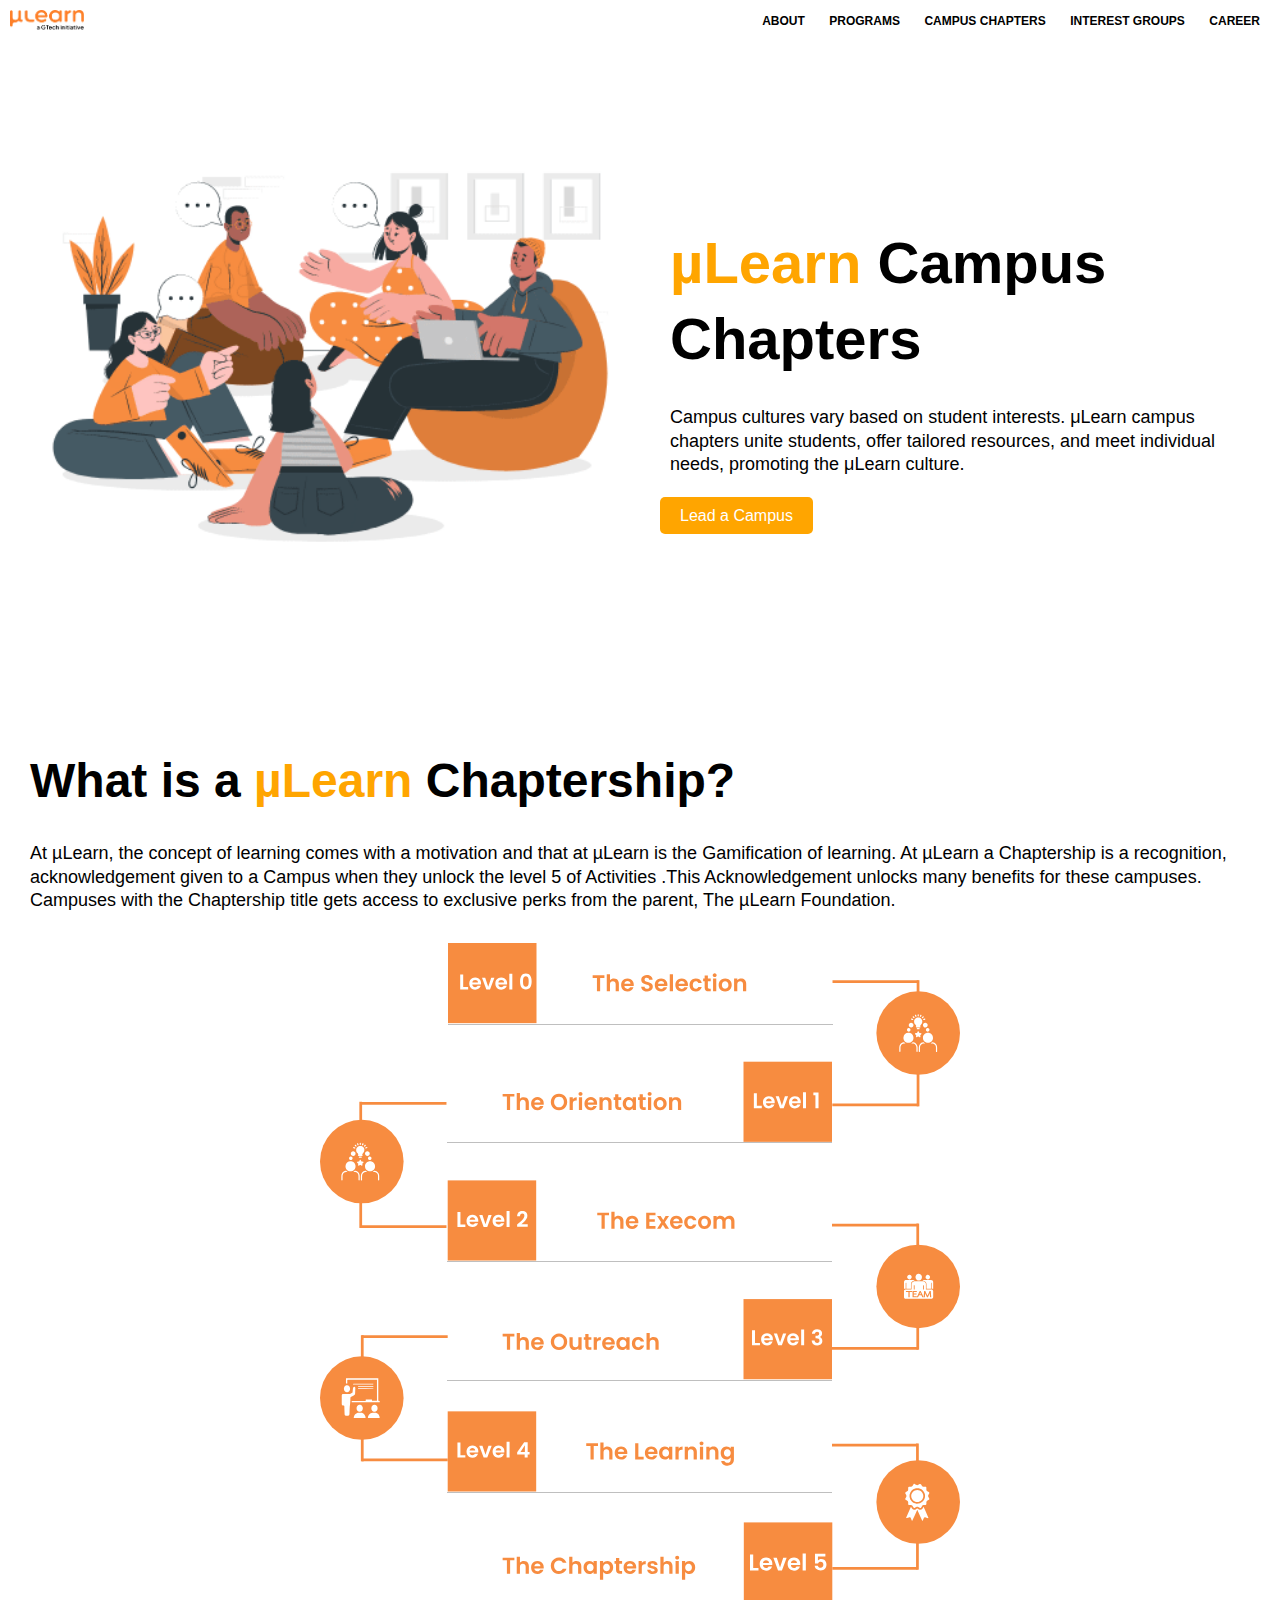
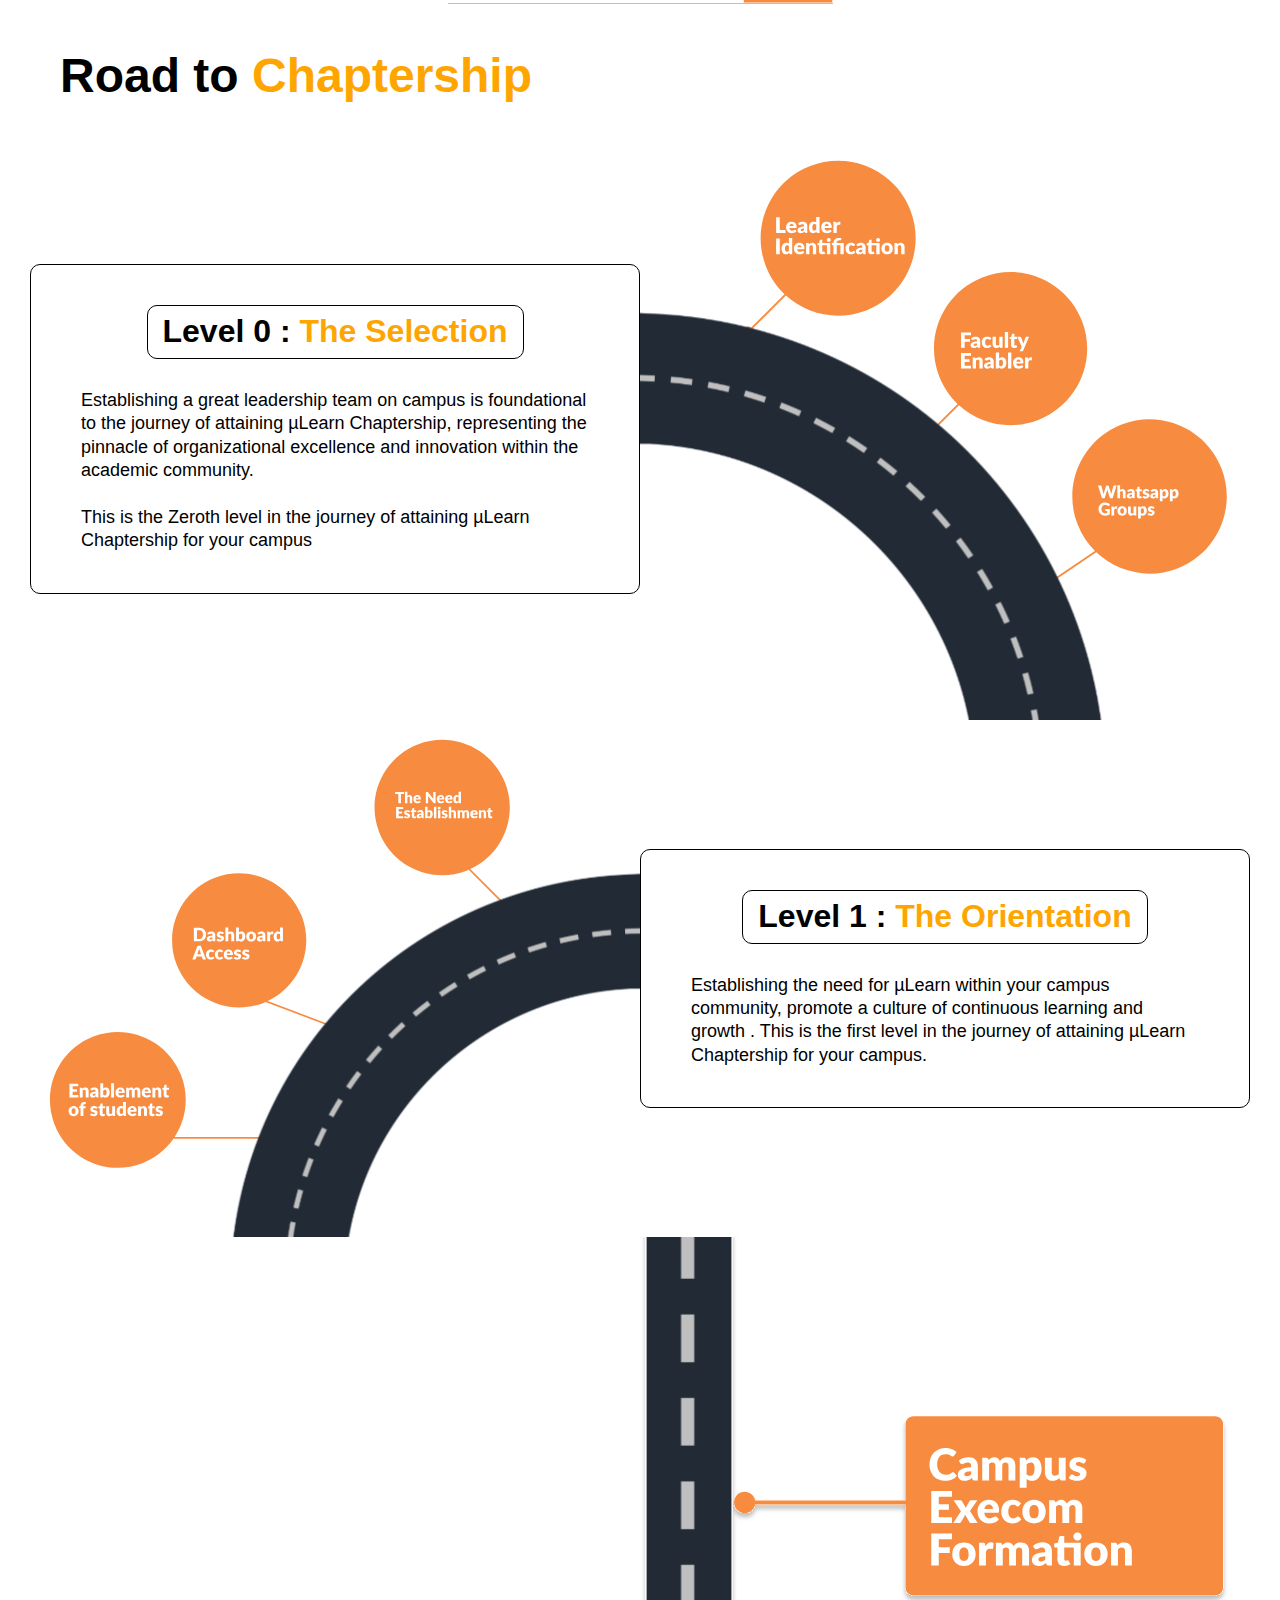
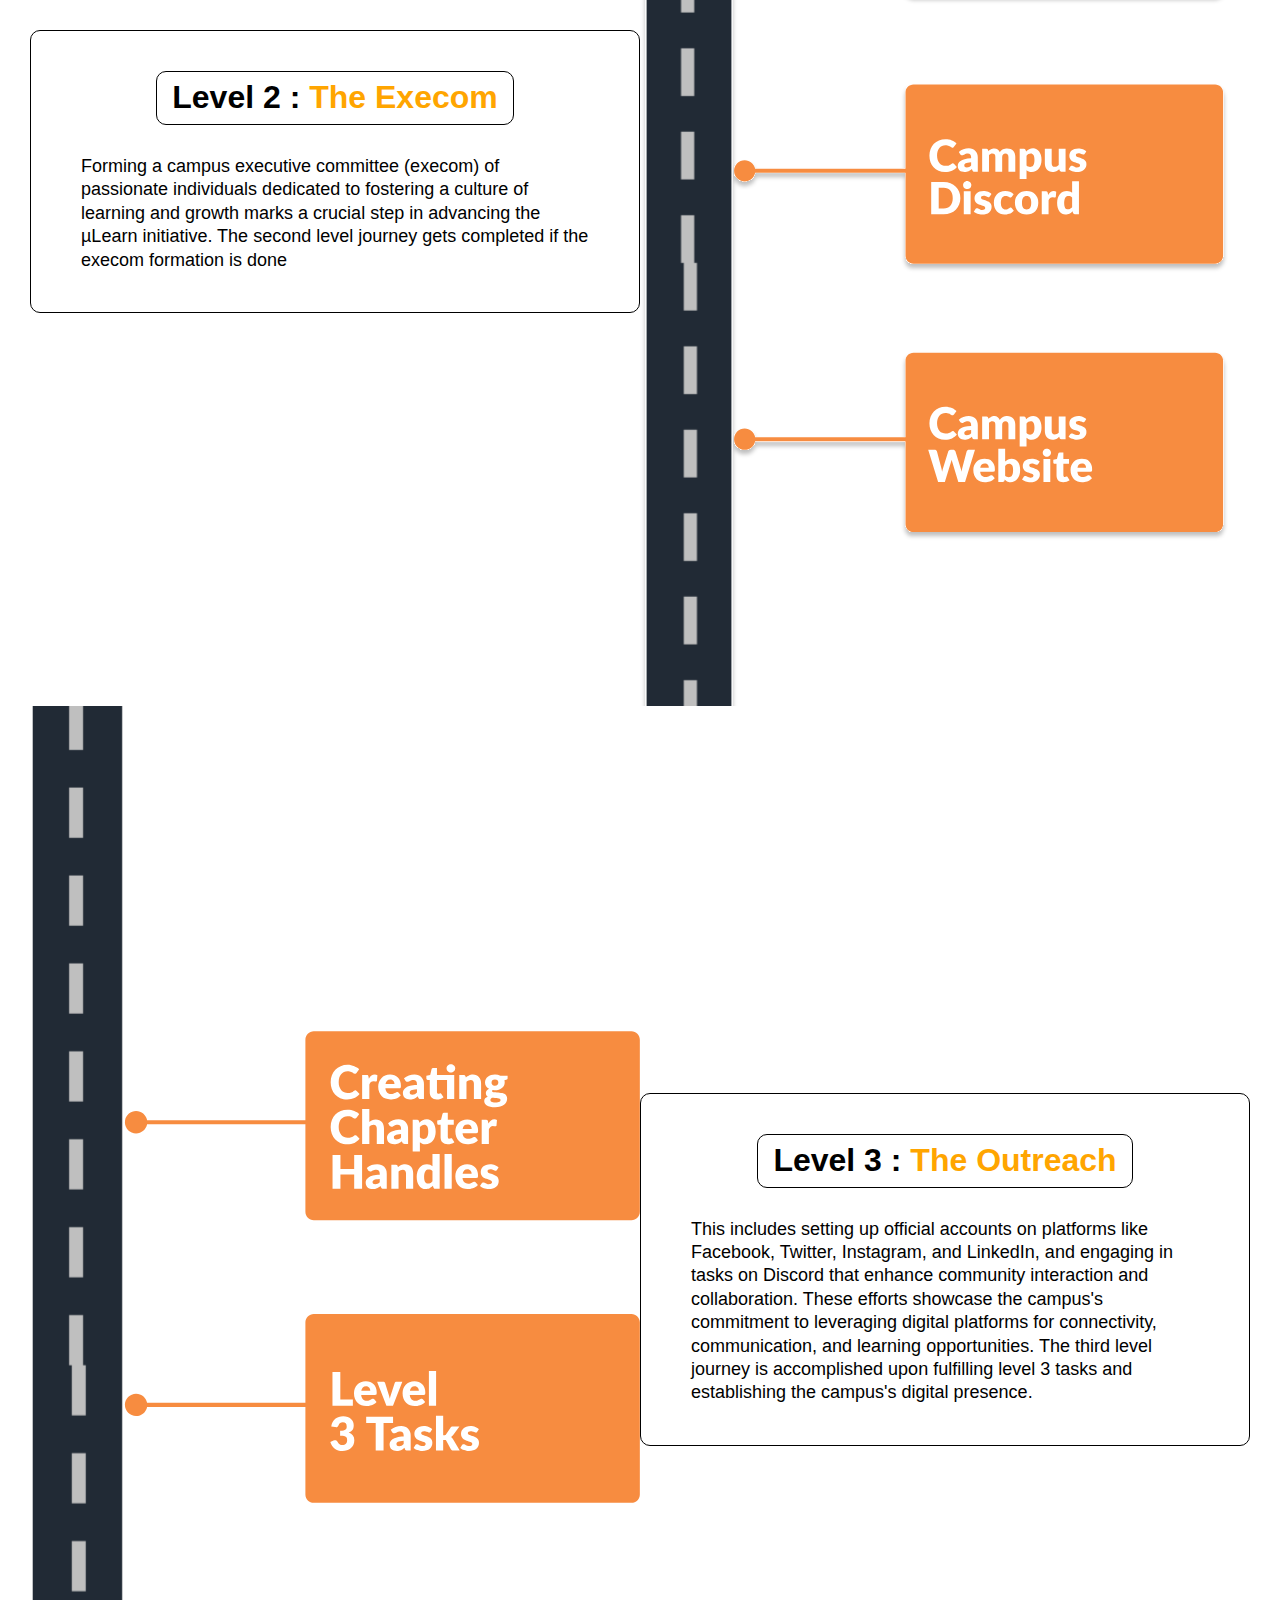
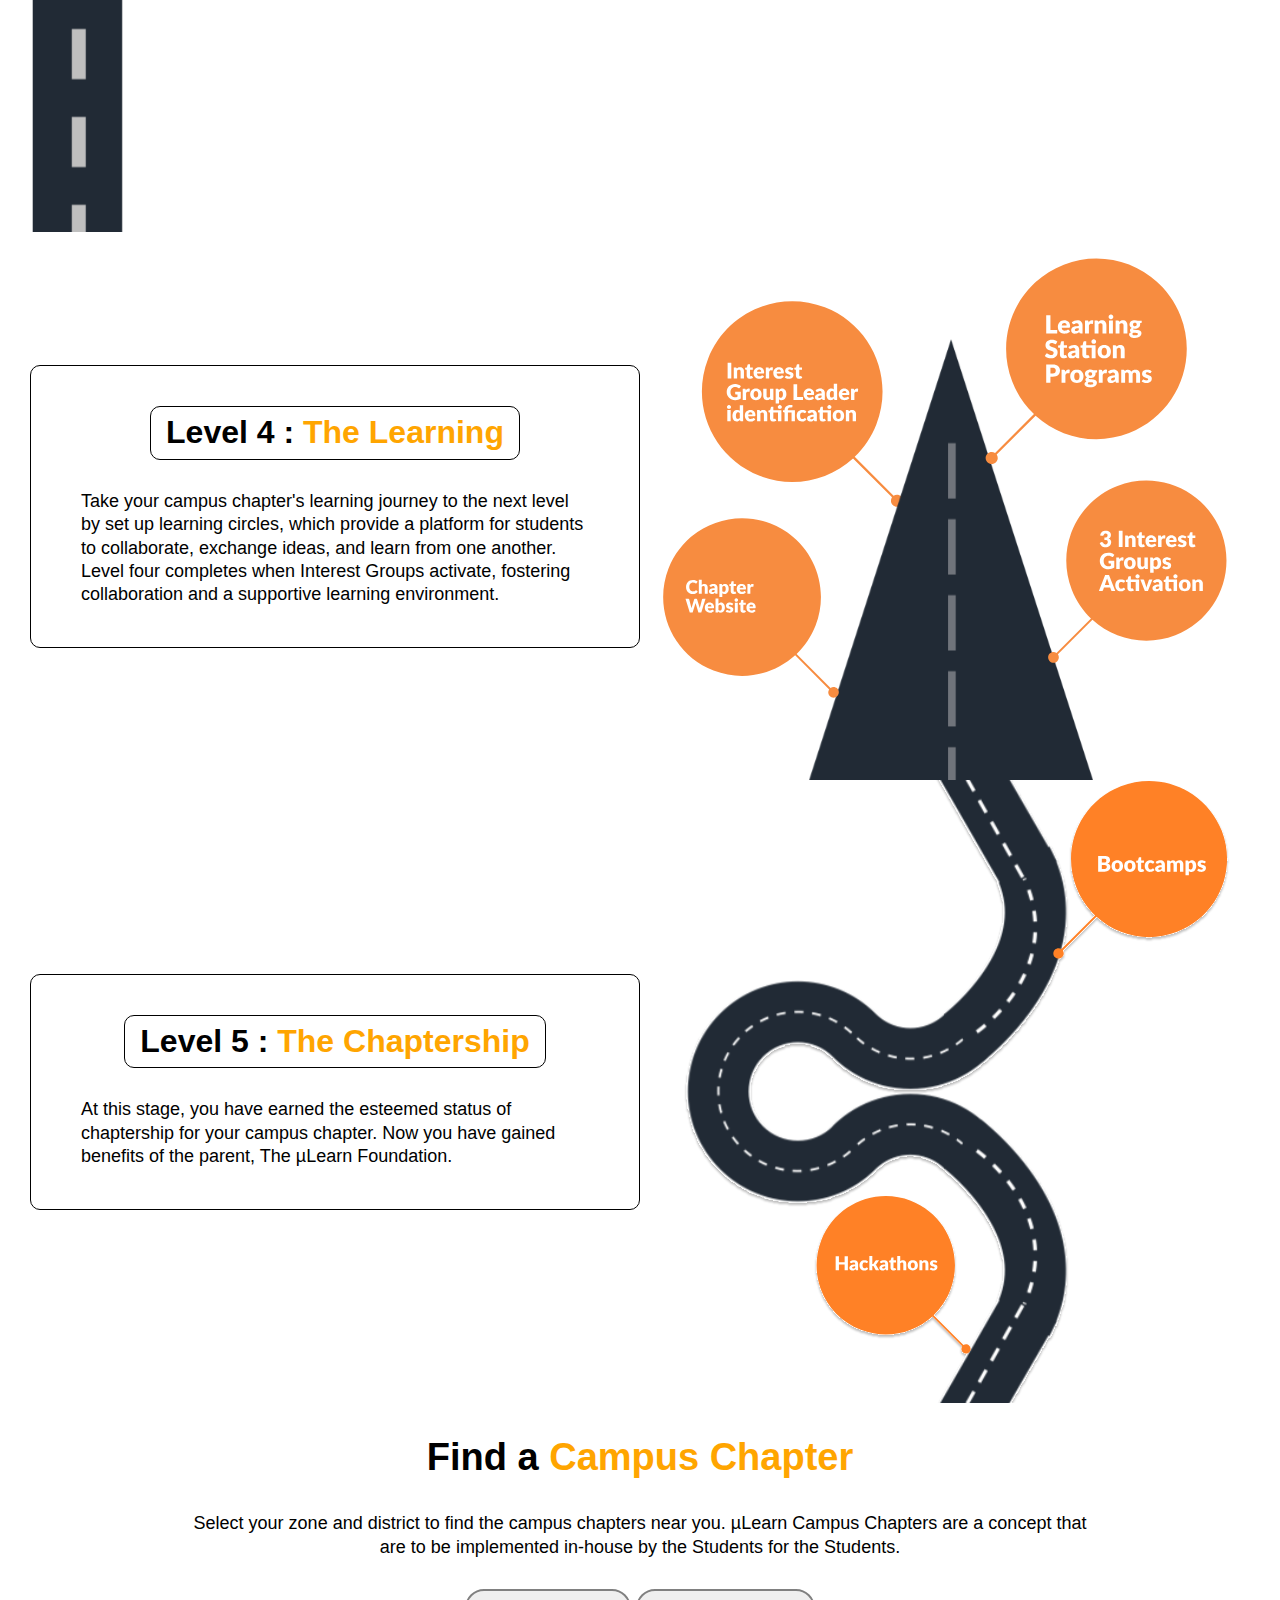
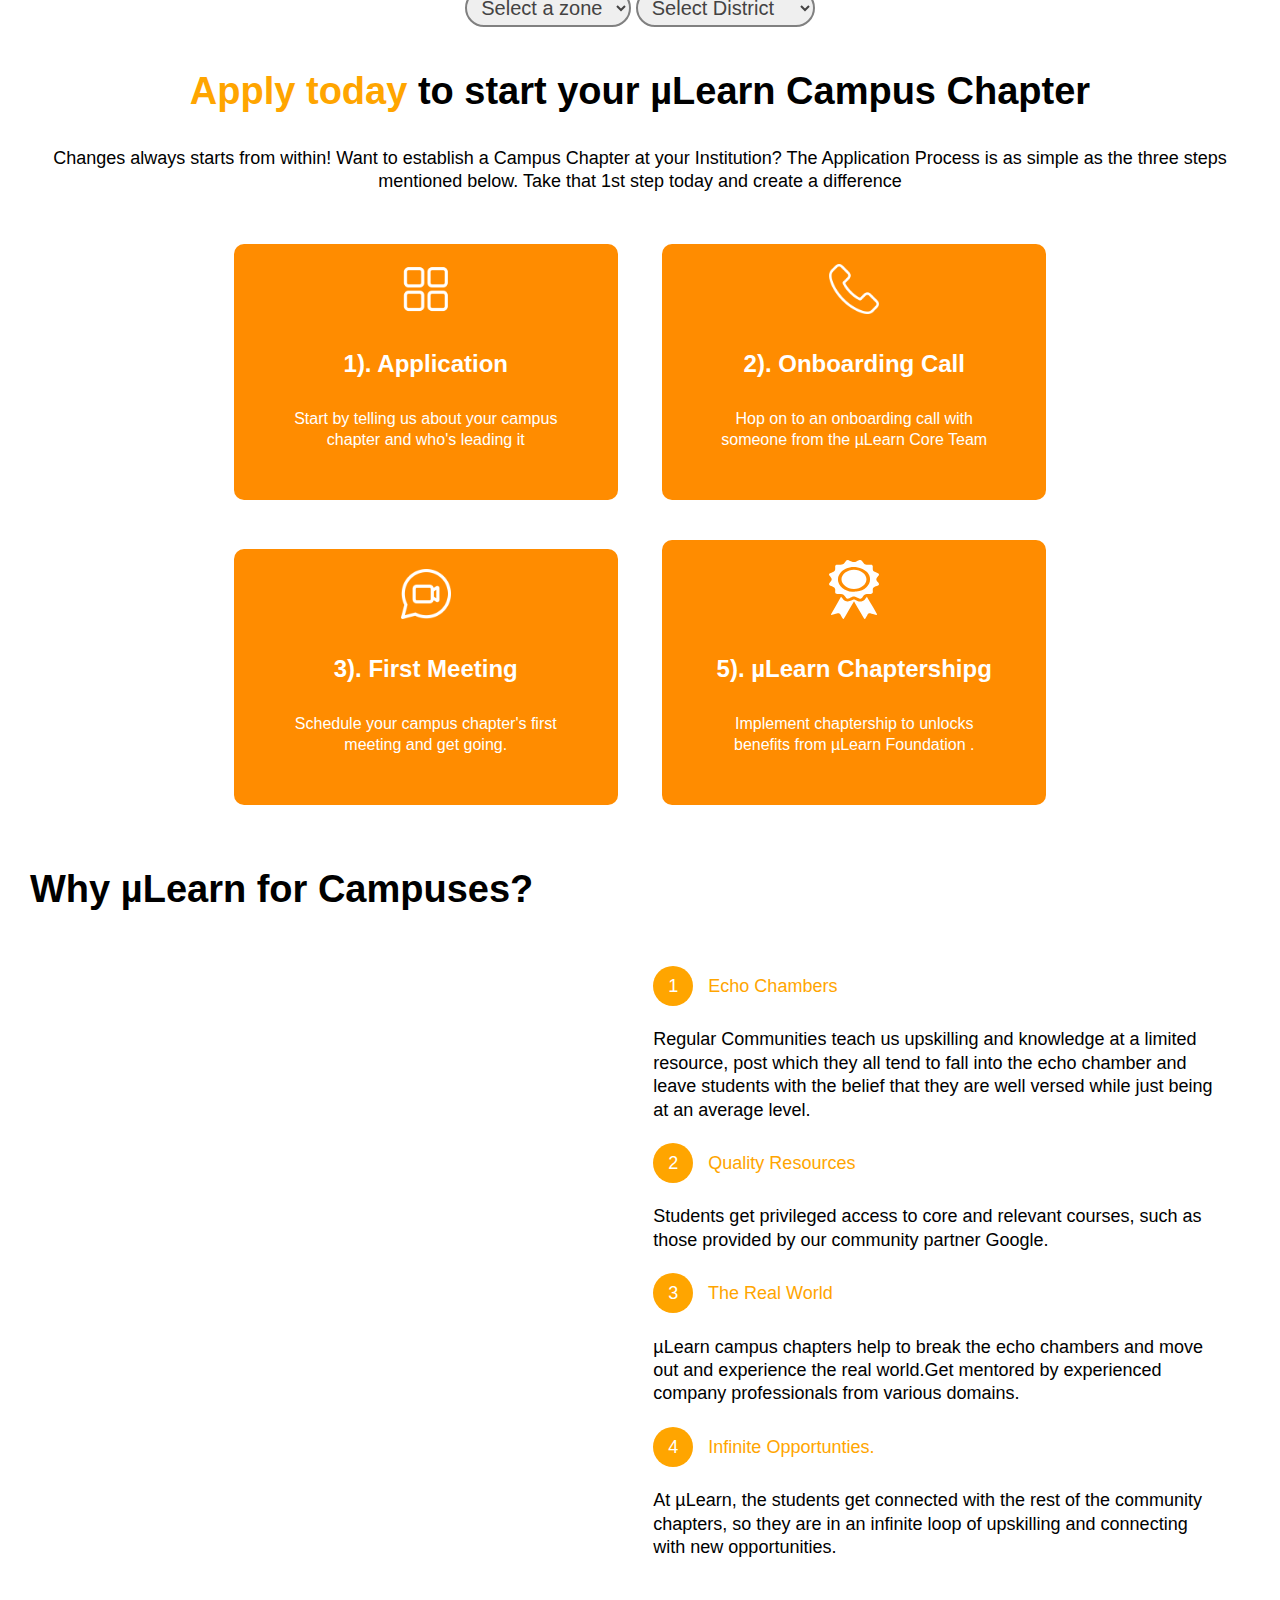
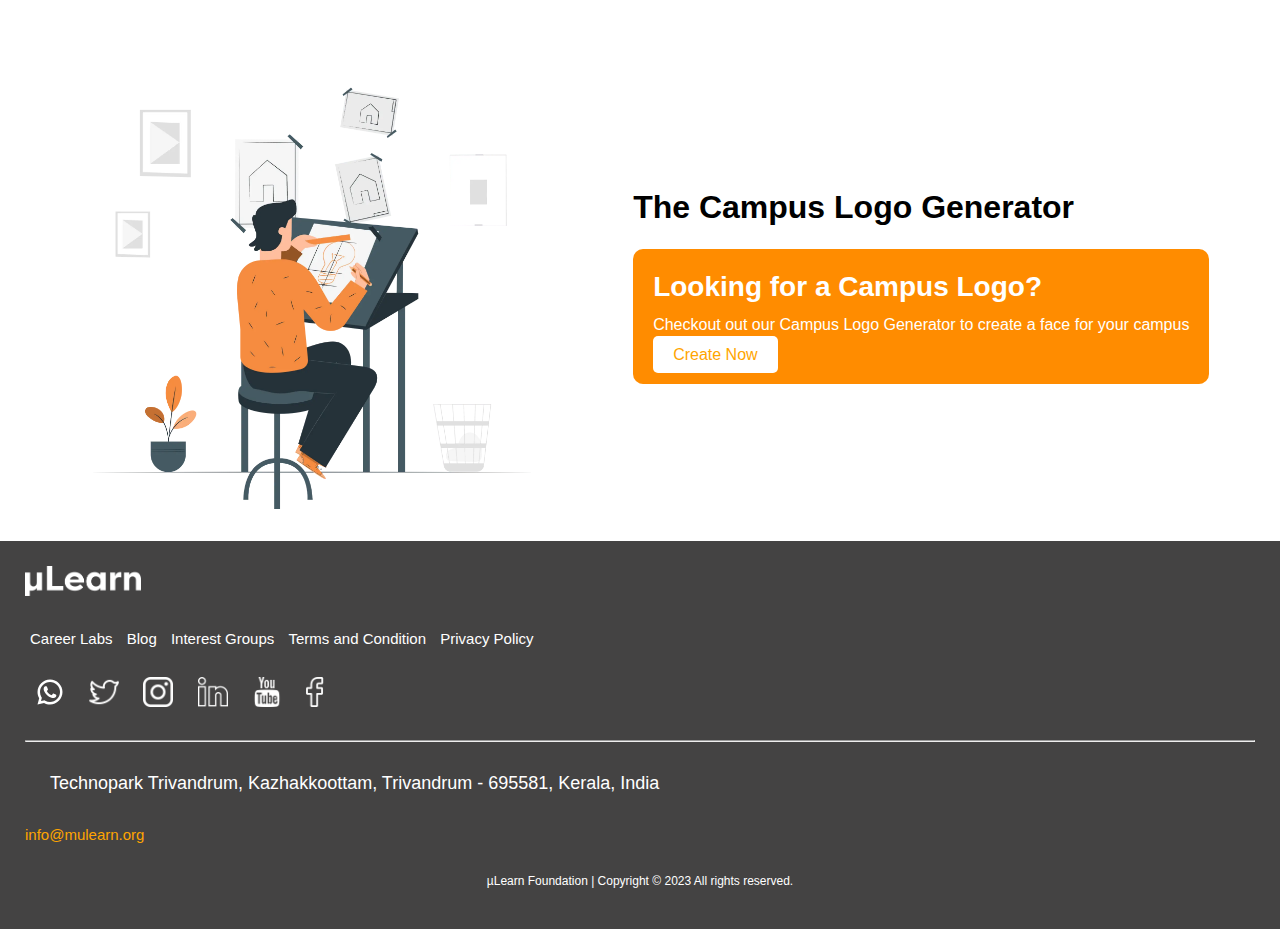
==== commit 172b8965: "Update index.html" ====
--- a/main-projects/mulearn-clone/index.html
+++ b/main-projects/mulearn-clone/index.html
@@ -13,7 +13,7 @@
   </head>
   <body>
     <nav class="">
-      <img src="./assets/img/nav-img.webp" alt="" class="" />
+      <img src="./assets/img/nav-img.webp" alt="" class="lvl" />
       <ul class="">
         <li class="">About</li>
         <li class="">Programs</li>
@@ -24,7 +24,7 @@
     </nav>
 
     <div class="hero flex-row">
-      <img src="./assets/img/fvimg.gif" alt="" class="hero-img" />
+      <img src="./assets/img/fvimg.gif" alt="" class="" />
       <div class="">
         <h1 class="title">
           <span class="orange">µLearn</span> Campus Chapters
@@ -385,4 +385,4 @@
       </p>
     </footer>
   </body>
-</html>
+</html>--- a/main-projects/mulearn-clone/styles.css
+++ b/main-projects/mulearn-clone/styles.css
@@ -280,6 +280,10 @@
     text-align: left;
   }
 
+  .hero img{
+    width: 50%;
+  }
+
   .hero div {
     width: 50%;
   }
@@ -287,7 +291,7 @@
     padding: 0 30px;
   }
   .card {
-    width: 60%;
+    width: 50%;
     margin: 0;
   }
 
@@ -322,7 +326,7 @@
   .logo-gen img {
     width: 40%;
   }
-  
+
   .logo-gen .apply .title {
     font-size: 28px;
   }
